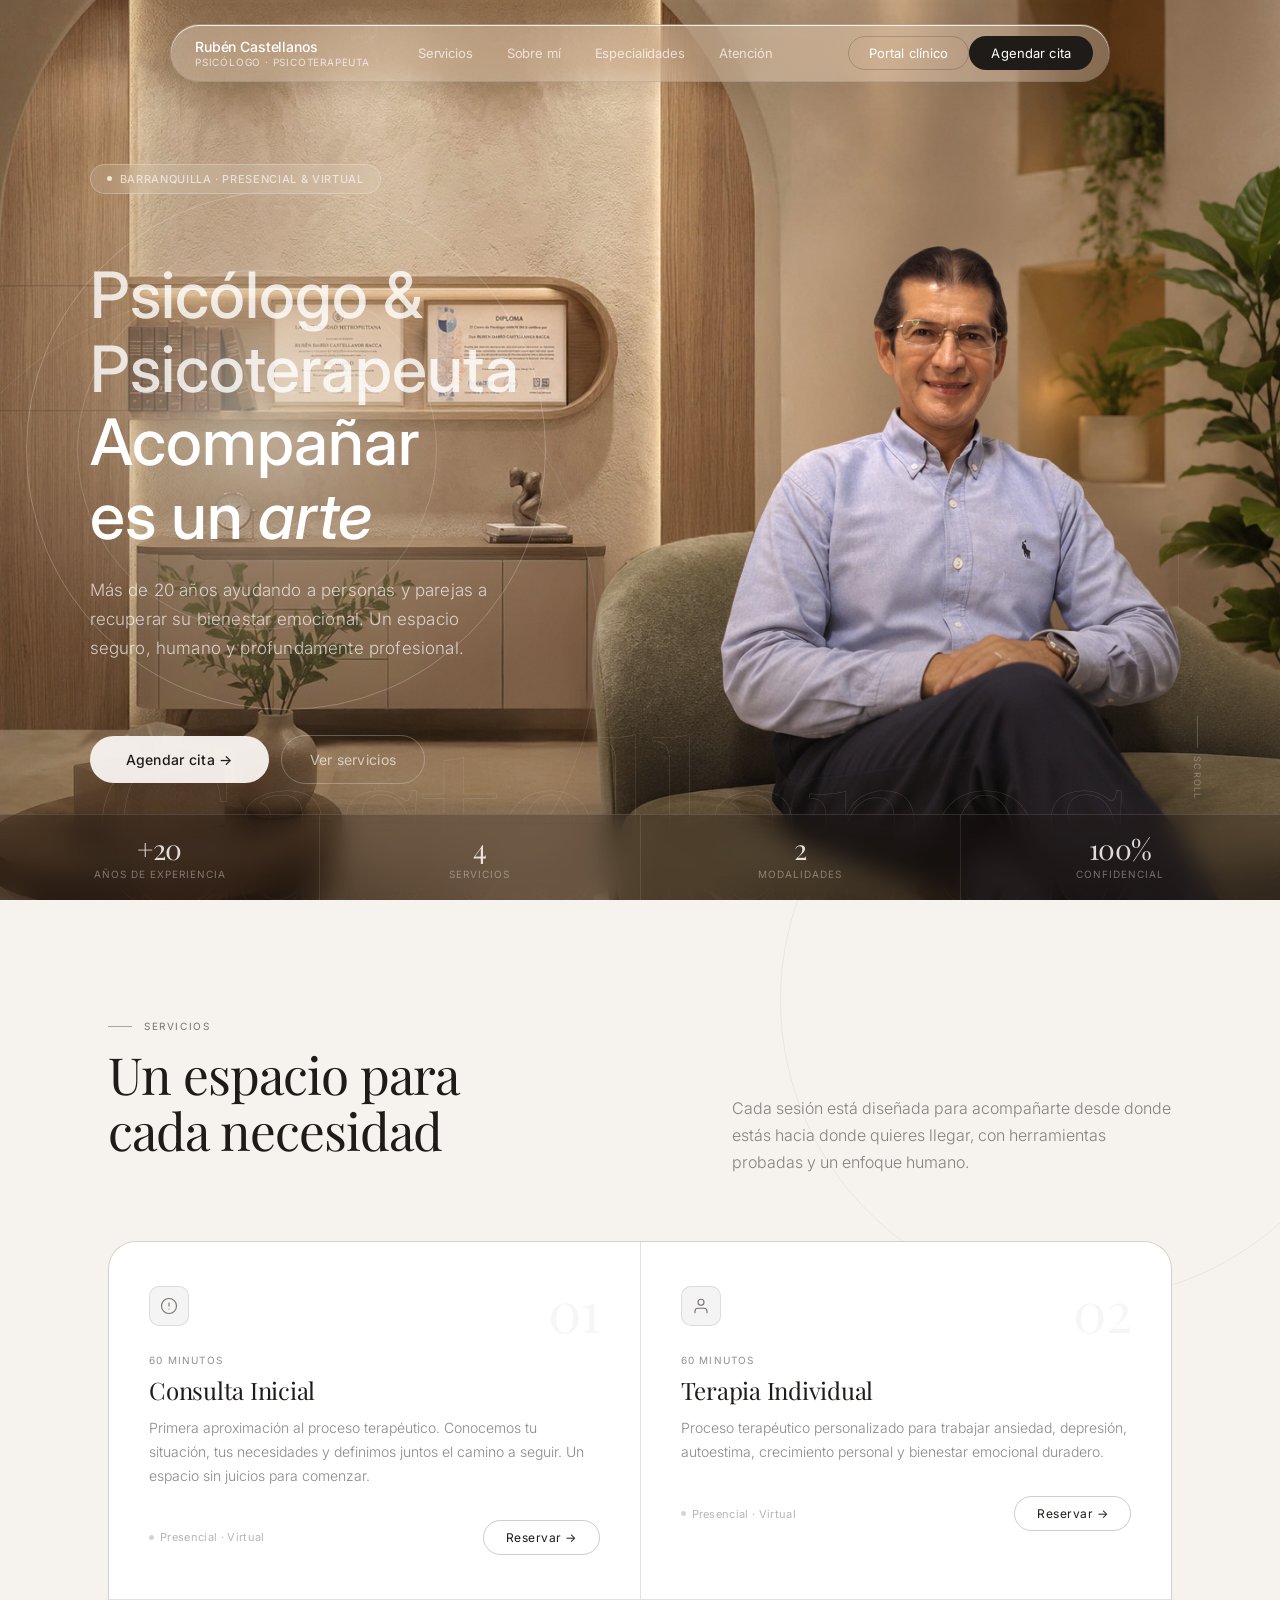
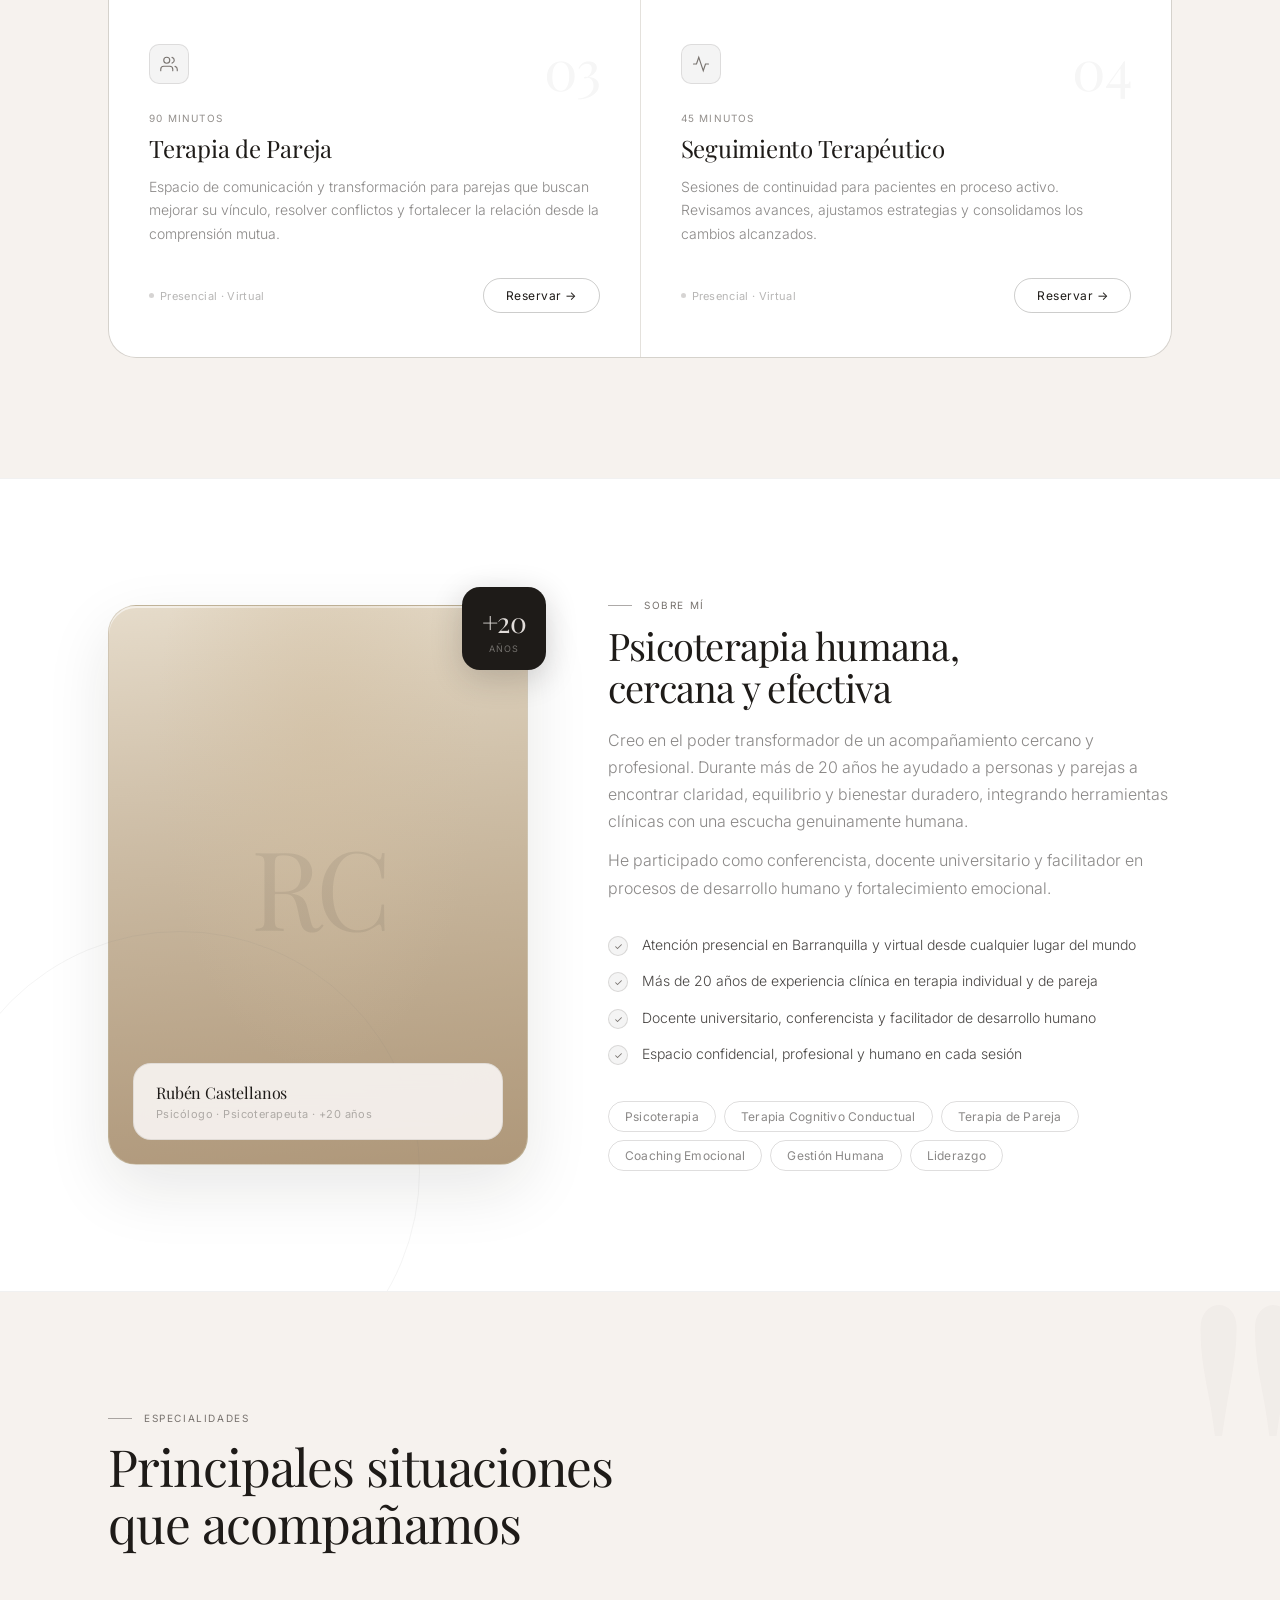
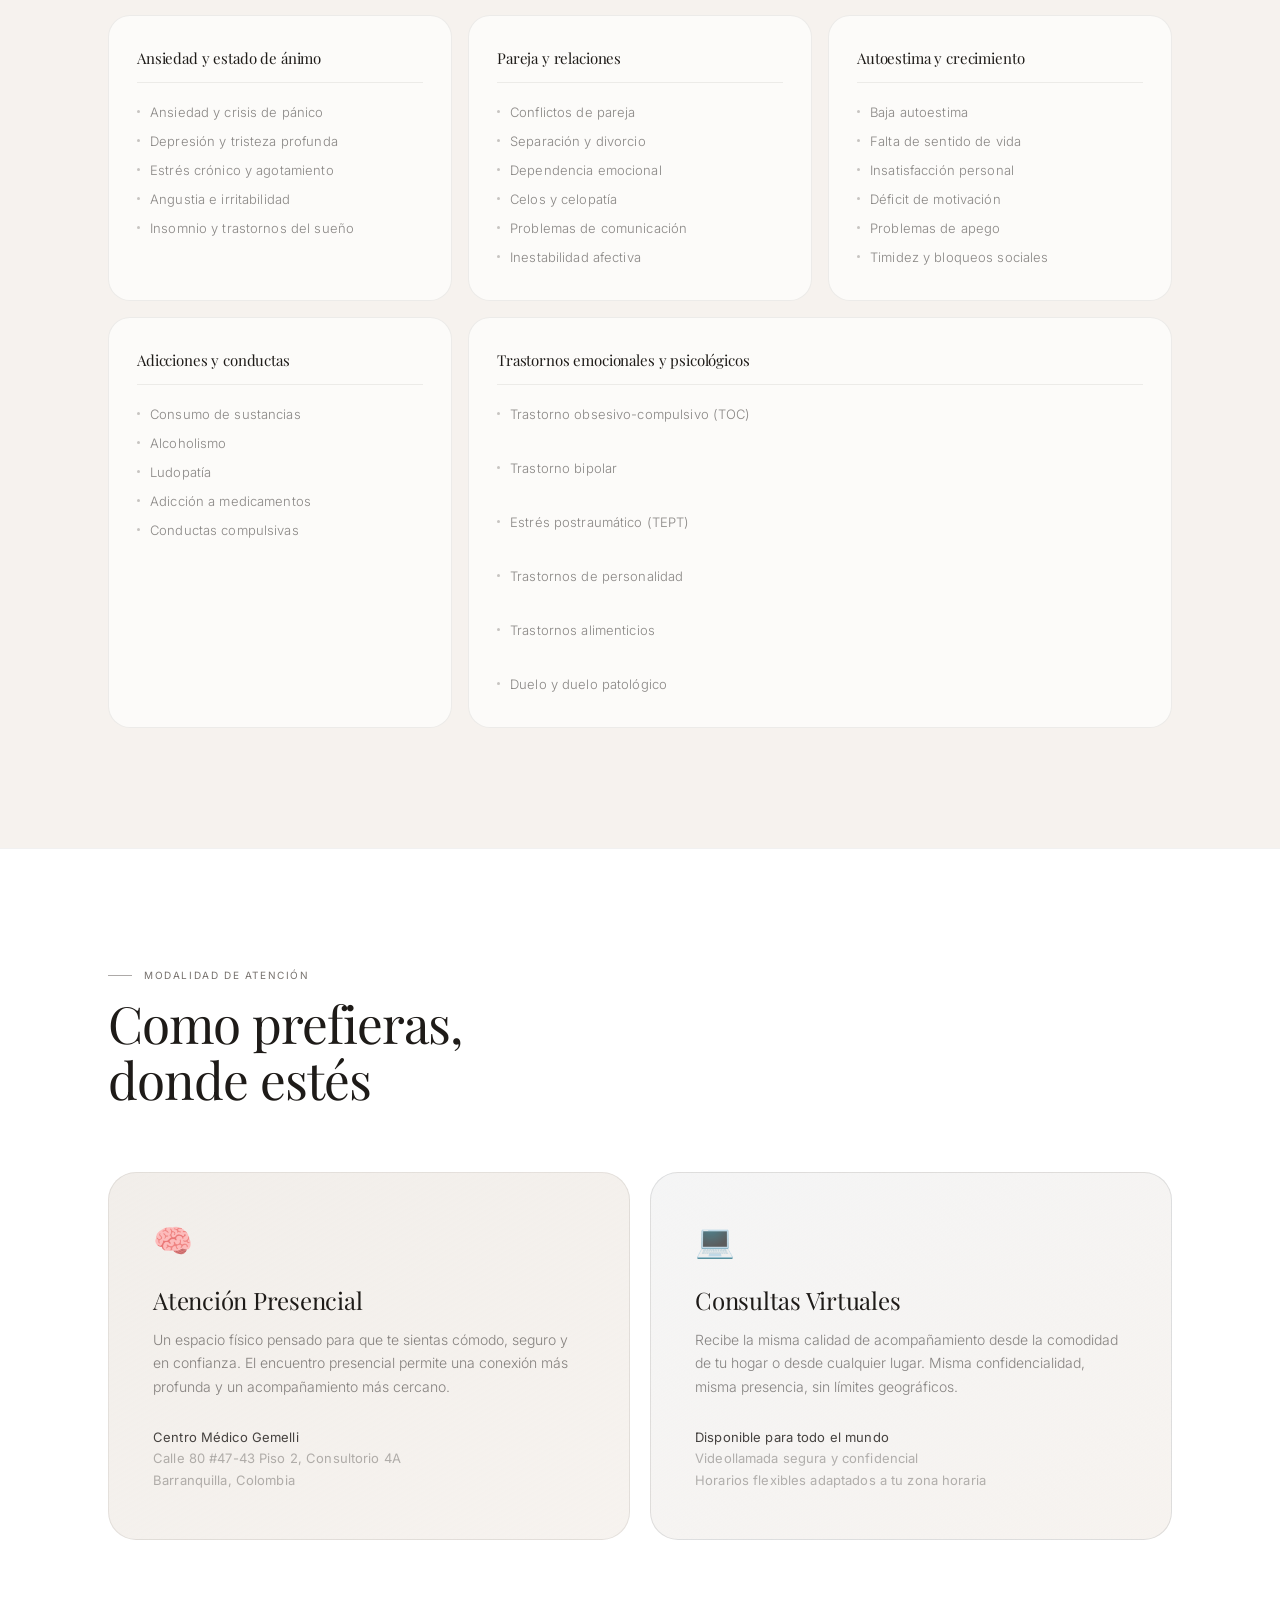
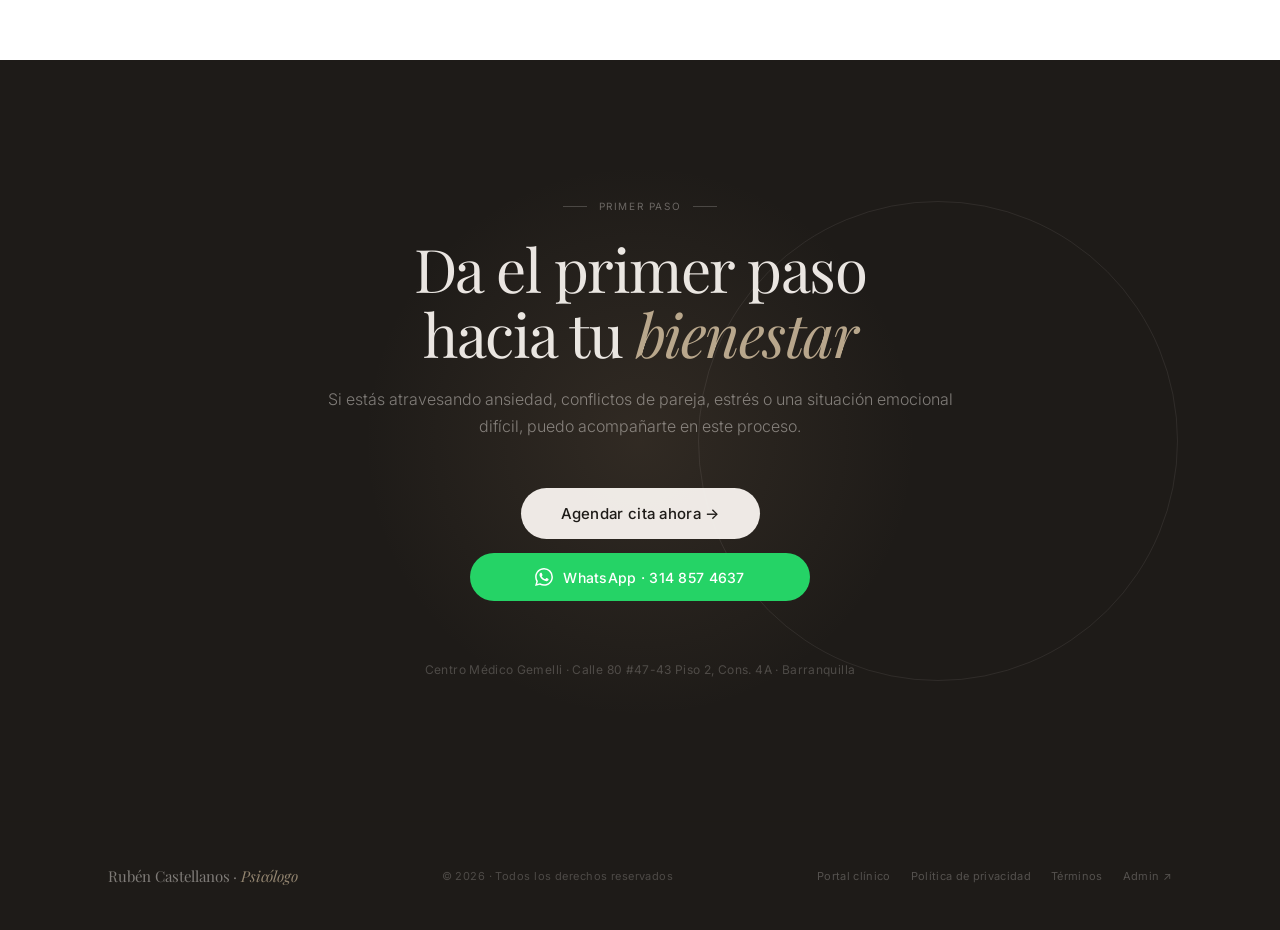
==== index.html @ f2203dc3 "Versión inicial del sitio web" ====
<!DOCTYPE html>
<html lang="es">
<head>
<meta charset="UTF-8">
<meta name="viewport" content="width=device-width, initial-scale=1.0">
<title>Rubén Castellanos · Psicólogo y Psicoterapeuta · Barranquilla</title>
<meta name="description" content="Psicólogo y psicoterapeuta con más de 20 años de experiencia en terapia individual y de pareja. Atención presencial en Barranquilla y virtual desde cualquier lugar.">

<!-- Google Fonts -->
<link rel="preconnect" href="https://fonts.googleapis.com">
<link rel="preconnect" href="https://fonts.gstatic.com" crossorigin>
<link href="https://fonts.googleapis.com/css2?family=Inter:wght@300;400;500&family=Playfair+Display:ital,wght@0,400;0,500;1,400;1,500&display=swap" rel="stylesheet">

<link rel="stylesheet" href="./src/styles.css">
</head>
<body>

<!-- ACCESSIBLE SKIP LINK -->
<a class="sr-only" href="#main-content">Ir al contenido principal</a>

<!-- ============================================================
     NAVIGATION
     ============================================================ -->
<nav id="navbar" role="navigation" aria-label="Navegación principal">
  <div class="navbar-inner">
   <div class="nav-logo">
    <span class="name" style="color: #FFFFFF !important;">Rubén Castellanos</span>
    <span class="role" style="color: rgba(255, 255, 255, 0.7) !important;">Psicólogo · Psicoterapeuta</span>
</div>
    <div class="nav-links">
      <a href="#services">Servicios</a>
      <a href="#about">Sobre mí</a>
      <a href="#problems">Especialidades</a>
      <a href="#modality">Atención</a>
    </div>



<a
 href="https://agenda.rubencastellanos.co"
  class="nav-cta-outline text-center flex items-center justify-center"
  aria-label="Abrir portal clínico"
>
  Portal clínico
</a>
<button class="nav-cta" onclick="openBooking()" aria-label="Abrir agenda de citas">
  Agendar cita
</button>

<button class="nav-hamburger" id="hamburger" aria-label="Menú" aria-expanded="false">
  <span></span>
  <span></span>
  <span></span>
</button>
</div>
</nav>

<!-- ============================================================
     HERO SECTION
     ============================================================ -->
<main id="main-content">
<section id="hero" aria-label="Bienvenida">
  <!-- Atmospheric layers -->
  <div class="hero-bg" aria-hidden="true"></div>
  <div class="hero-light-pool" aria-hidden="true"></div>
  <div class="hero-grain" aria-hidden="true"></div>
  <div class="hero-vignette" aria-hidden="true"></div>

  <!-- Decorative geometric circles — Nirva signature -->
  <div class="hero-circle-1" aria-hidden="true"></div>
  <div class="hero-circle-2" aria-hidden="true"></div>
  <div class="hero-circle-3" aria-hidden="true"></div>

  <!-- Editorial oversized word bleeding off screen -->
  <div class="hero-word-bottom" aria-hidden="true">Castellanos</div>

  <!-- LEFT CONTENT COLUMN -->
  <div class="hero-left">
  <div class="hero-badge" role="status">
    <span class="hero-badge-dot pulse" aria-hidden="true"></span>
    Barranquilla · Presencial &amp; Virtual
  </div>

  <h1 style="color: #FFFFFF !important;">
    <span class="sans-word" style="color: rgba(255, 255, 255, 0.8) !important;">Psicólogo &amp; Psicoterapeuta</span>
    Acompañar<br>
    es un <em style="color: #FFFFFF !important; font-style: italic;">arte</em>
  </h1>

  <p class="hero-sub" style="color: rgba(255, 255, 255, 0.7) !important;">
    Más de 20 años ayudando a personas y parejas a recuperar su bienestar emocional. Un espacio seguro, humano y profundamente profesional.
  </p>

  <div class="hero-actions">
    <button class="btn-primary" onclick="openBooking()">
      Agendar cita →
    </button>
    <a href="#services" class="btn-outline">
      Ver servicios
    </a>
  </div>
</div>

  <!-- STATS BAR -->
 <div class="hero-stats-bar" aria-label="Estadísticas">
  <div class="hero-stat-item">
    <div class="hero-stat-num">+20</div>
    <div class="hero-stat-lbl">Años de experiencia</div>
  </div>
  <div class="hero-stat-item">
    <div class="hero-stat-num">4</div>
    <div class="hero-stat-lbl">Servicios</div>
  </div>
  <div class="hero-stat-item">
    <div class="hero-stat-num">2</div>
    <div class="hero-stat-lbl">Modalidades</div>
  </div>
  <div class="hero-stat-item">
    <div class="hero-stat-num">100%</div>
    <div class="hero-stat-lbl">Confidencial</div>
  </div>
</div>

  <!-- Scroll indicator -->
  <div class="scroll-indicator" aria-hidden="true">
    <div class="line"></div>
    <span>Scroll</span>
  </div>
</section>

<!-- ============================================================
     SERVICES SECTION
     ============================================================ -->
<section id="services" aria-labelledby="services-heading">
  <div class="container">
    <div class="services-header">
      <div>
        <p class="section-eyebrow">Servicios</p>
        <h2 class="section-title" id="services-heading">
          Un espacio para<br>cada necesidad
        </h2>
      </div>
      <p class="section-sub">
        Cada sesión está diseñada para acompañarte desde donde estás hacia donde quieres llegar, con herramientas probadas y un enfoque humano.
      </p>
    </div>

    <div class="services-grid">

      <!-- CONSULTA INICIAL -->
      <article class="service-card" data-number="01" tabindex="0" aria-label="Consulta Inicial, 60 minutos">
        <div class="service-card-icon" aria-hidden="true">
          <svg viewBox="0 0 24 24" fill="none" stroke="currentColor" stroke-width="1.5" stroke-linecap="round">
            <circle cx="12" cy="12" r="10"/><path d="M12 8v4M12 16h.01"/>
          </svg>
        </div>
        <div class="service-duration">60 minutos</div>
        <h3 class="service-name">Consulta Inicial</h3>
        <p class="service-desc">
          Primera aproximación al proceso terapéutico. Conocemos tu situación, tus necesidades y definimos juntos el camino a seguir. Un espacio sin juicios para comenzar.
        </p>
        <div class="service-footer">
          <span class="service-modality">Presencial · Virtual</span>
          <button class="btn-book" onclick="openBookingWithService('Consulta Inicial','60 min')">
            Reservar →
          </button>
        </div>
      </article>

      <!-- TERAPIA INDIVIDUAL -->
      <article class="service-card" data-number="02" tabindex="0" aria-label="Terapia Individual, 60 minutos">
        <div class="service-card-icon" aria-hidden="true">
          <svg viewBox="0 0 24 24" fill="none" stroke="currentColor" stroke-width="1.5" stroke-linecap="round">
            <path d="M20 21v-2a4 4 0 0 0-4-4H8a4 4 0 0 0-4 4v2"/><circle cx="12" cy="7" r="4"/>
          </svg>
        </div>
        <div class="service-duration">60 minutos</div>
        <h3 class="service-name">Terapia Individual</h3>
        <p class="service-desc">
          Proceso terapéutico personalizado para trabajar ansiedad, depresión, autoestima, crecimiento personal y bienestar emocional duradero.
        </p>
        <div class="service-footer">
          <span class="service-modality">Presencial · Virtual</span>
          <button class="btn-book" onclick="openBookingWithService('Terapia Individual','60 min')">
            Reservar →
          </button>
        </div>
      </article>

      <!-- TERAPIA DE PAREJA -->
      <article class="service-card" data-number="03" tabindex="0" aria-label="Terapia de Pareja, 90 minutos">
        <div class="service-card-icon" aria-hidden="true">
          <svg viewBox="0 0 24 24" fill="none" stroke="currentColor" stroke-width="1.5" stroke-linecap="round">
            <path d="M17 21v-2a4 4 0 0 0-4-4H5a4 4 0 0 0-4 4v2"/><circle cx="9" cy="7" r="4"/>
            <path d="M23 21v-2a4 4 0 0 0-3-3.87"/><path d="M16 3.13a4 4 0 0 1 0 7.75"/>
          </svg>
        </div>
        <div class="service-duration">90 minutos</div>
        <h3 class="service-name">Terapia de Pareja</h3>
        <p class="service-desc">
          Espacio de comunicación y transformación para parejas que buscan mejorar su vínculo, resolver conflictos y fortalecer la relación desde la comprensión mutua.
        </p>
        <div class="service-footer">
          <span class="service-modality">Presencial · Virtual</span>
          <button class="btn-book" onclick="openBookingWithService('Terapia de Pareja','90 min')">
            Reservar →
          </button>
        </div>
      </article>

      <!-- SEGUIMIENTO -->
      <article class="service-card" data-number="04" tabindex="0" aria-label="Seguimiento Terapéutico, 45 minutos">
        <div class="service-card-icon" aria-hidden="true">
          <svg viewBox="0 0 24 24" fill="none" stroke="currentColor" stroke-width="1.5" stroke-linecap="round">
            <polyline points="22 12 18 12 15 21 9 3 6 12 2 12"/>
          </svg>
        </div>
        <div class="service-duration">45 minutos</div>
        <h3 class="service-name">Seguimiento Terapéutico</h3>
        <p class="service-desc">
          Sesiones de continuidad para pacientes en proceso activo. Revisamos avances, ajustamos estrategias y consolidamos los cambios alcanzados.
        </p>
        <div class="service-footer">
          <span class="service-modality">Presencial · Virtual</span>
          <button class="btn-book" onclick="openBookingWithService('Seguimiento Terapéutico','45 min')">
            Reservar →
          </button>
        </div>
      </article>

    </div>
  </div>
</section>

<!-- ============================================================
     ABOUT SECTION
     ============================================================ -->
<section id="about" aria-labelledby="about-heading">
  <div class="container">
    <div class="about-grid">

      <div class="about-photo-wrap">
        <div class="about-photo-card">
          <div class="about-photo-bg">
            <div class="about-initials" aria-hidden="true">RC</div>
          </div>
          <div class="about-photo-badge">
            <div class="badge-name">Rubén Castellanos</div>
            <div class="badge-role">Psicólogo · Psicoterapeuta · +20 años</div>
          </div>
        </div>
        <div class="about-floating-tag" aria-hidden="true">
          <div class="num">+20</div>
          <div class="lbl">Años</div>
        </div>
      </div>

      <div>
        <p class="section-eyebrow">Sobre mí</p>
        <h2 class="section-title" id="about-heading" style="font-size: clamp(24px, 3vw, 38px);">
          Psicoterapia humana,<br>cercana y efectiva
        </h2>
        <p class="section-sub" style="max-width: 100%; margin-top: 16px;">
          Creo en el poder transformador de un acompañamiento cercano y profesional. Durante más de 20 años he ayudado a personas y parejas a encontrar claridad, equilibrio y bienestar duradero, integrando herramientas clínicas con una escucha genuinamente humana.
        </p>
        <p class="section-sub" style="max-width: 100%; margin-top: 12px;">
          He participado como conferencista, docente universitario y facilitador en procesos de desarrollo humano y fortalecimiento emocional.
        </p>

        <div class="about-credentials" role="list">
          <div class="credential-item" role="listitem">
            <div class="credential-check" aria-hidden="true">✓</div>
            <span class="credential-text">Atención presencial en Barranquilla y virtual desde cualquier lugar del mundo</span>
          </div>
          <div class="credential-item" role="listitem">
            <div class="credential-check" aria-hidden="true">✓</div>
            <span class="credential-text">Más de 20 años de experiencia clínica en terapia individual y de pareja</span>
          </div>
          <div class="credential-item" role="listitem">
            <div class="credential-check" aria-hidden="true">✓</div>
            <span class="credential-text">Docente universitario, conferencista y facilitador de desarrollo humano</span>
          </div>
          <div class="credential-item" role="listitem">
            <div class="credential-check" aria-hidden="true">✓</div>
            <span class="credential-text">Espacio confidencial, profesional y humano en cada sesión</span>
          </div>
        </div>

        <div class="tags-list" role="list" aria-label="Especialidades">
          <span class="tag-pill" role="listitem">Psicoterapia</span>
          <span class="tag-pill" role="listitem">Terapia Cognitivo Conductual</span>
          <span class="tag-pill" role="listitem">Terapia de Pareja</span>
          <span class="tag-pill" role="listitem">Coaching Emocional</span>
          <span class="tag-pill" role="listitem">Gestión Humana</span>
          <span class="tag-pill" role="listitem">Liderazgo</span>
        </div>
      </div>
    </div>
  </div>
</section>

<!-- ============================================================
     PROBLEMS / SPECIALTIES SECTION
     ============================================================ -->
<section id="problems" aria-labelledby="problems-heading">
  <div class="container">
    <p class="section-eyebrow">Especialidades</p>
    <h2 class="section-title" id="problems-heading">
      Principales situaciones<br>que acompañamos
    </h2>

    <div class="problems-grid">

      <div class="problem-category">
        <div class="problem-cat-title">Ansiedad y estado de ánimo</div>
        <ul class="problem-list">
          <li>Ansiedad y crisis de pánico</li>
          <li>Depresión y tristeza profunda</li>
          <li>Estrés crónico y agotamiento</li>
          <li>Angustia e irritabilidad</li>
          <li>Insomnio y trastornos del sueño</li>
        </ul>
      </div>

      <div class="problem-category">
        <div class="problem-cat-title">Pareja y relaciones</div>
        <ul class="problem-list">
          <li>Conflictos de pareja</li>
          <li>Separación y divorcio</li>
          <li>Dependencia emocional</li>
          <li>Celos y celopatía</li>
          <li>Problemas de comunicación</li>
          <li>Inestabilidad afectiva</li>
        </ul>
      </div>

      <div class="problem-category">
        <div class="problem-cat-title">Autoestima y crecimiento</div>
        <ul class="problem-list">
          <li>Baja autoestima</li>
          <li>Falta de sentido de vida</li>
          <li>Insatisfacción personal</li>
          <li>Déficit de motivación</li>
          <li>Problemas de apego</li>
          <li>Timidez y bloqueos sociales</li>
        </ul>
      </div>

      <div class="problem-category">
        <div class="problem-cat-title">Adicciones y conductas</div>
        <ul class="problem-list">
          <li>Consumo de sustancias</li>
          <li>Alcoholismo</li>
          <li>Ludopatía</li>
          <li>Adicción a medicamentos</li>
          <li>Conductas compulsivas</li>
        </ul>
      </div>

      <div class="problem-category" style="grid-column: span 2;">
        <div class="problem-cat-title">Trastornos emocionales y psicológicos</div>
        <ul class="problem-list" style="columns: 2; gap: 32px;">
          <li>Trastorno obsesivo-compulsivo (TOC)</li>
          <li>Trastorno bipolar</li>
          <li>Estrés postraumático (TEPT)</li>
          <li>Trastornos de personalidad</li>
          <li>Trastornos alimenticios</li>
          <li>Duelo y duelo patológico</li>
        </ul>
      </div>

    </div>
  </div>
</section>

<!-- ============================================================
     MODALITY SECTION
     ============================================================ -->
<section id="modality" aria-labelledby="modality-heading">
  <div class="container">
    <p class="section-eyebrow">Modalidad de atención</p>
    <h2 class="section-title" id="modality-heading">
      Como prefieras,<br>donde estés
    </h2>

    <div class="modality-cards">

      <div class="modality-card presencial">
        <div class="modality-icon" aria-hidden="true">🧠</div>
        <h3 class="modality-title">Atención Presencial</h3>
        <p class="modality-desc">
          Un espacio físico pensado para que te sientas cómodo, seguro y en confianza. El encuentro presencial permite una conexión más profunda y un acompañamiento más cercano.
        </p>
        <p class="modality-detail">
          <strong>Centro Médico Gemelli</strong><br>
          Calle 80 #47-43 Piso 2, Consultorio 4A<br>
          Barranquilla, Colombia
        </p>
      </div>

      <div class="modality-card virtual">
        <div class="modality-icon" aria-hidden="true">💻</div>
        <h3 class="modality-title">Consultas Virtuales</h3>
        <p class="modality-desc">
          Recibe la misma calidad de acompañamiento desde la comodidad de tu hogar o desde cualquier lugar. Misma confidencialidad, misma presencia, sin límites geográficos.
        </p>
        <p class="modality-detail">
          <strong>Disponible para todo el mundo</strong><br>
          Videollamada segura y confidencial<br>
          Horarios flexibles adaptados a tu zona horaria
        </p>
      </div>

    </div>
  </div>
</section>

<!-- ============================================================
     CTA SECTION
     ============================================================ -->
<section id="cta-section" aria-labelledby="cta-heading">
  <div class="cta-content">
    <div class="cta-eyebrow">Primer paso</div>
    <h2 id="cta-heading">
      Da el primer paso<br>hacia tu <em>bienestar</em>
    </h2>
    <p>
      Si estás atravesando ansiedad, conflictos de pareja, estrés o una situación emocional difícil, puedo acompañarte en este proceso.
    </p>
    <div class="cta-actions">
      <button class="btn-primary" style="font-size: 15px; padding: 16px 40px;" onclick="openBooking()">
        Agendar cita ahora →
      </button>
      <a href="https://wa.me/573148574637?text=Hola%20Rub%C3%A9n%2C%20me%20gustar%C3%ADa%20agendar%20una%20cita." class="btn-wa" target="_blank" rel="noopener" style="max-width: 340px; text-decoration: none;">
        <svg width="18" height="18" viewBox="0 0 24 24" fill="currentColor" aria-hidden="true"><path d="M17.472 14.382c-.297-.149-1.758-.867-2.03-.967-.273-.099-.471-.148-.67.15-.197.297-.767.966-.94 1.164-.173.199-.347.223-.644.075-.297-.15-1.255-.463-2.39-1.475-.883-.788-1.48-1.761-1.653-2.059-.173-.297-.018-.458.13-.606.134-.133.298-.347.446-.52.149-.174.198-.298.298-.497.099-.198.05-.371-.025-.52-.075-.149-.669-1.612-.916-2.207-.242-.579-.487-.5-.669-.51-.173-.008-.371-.01-.57-.01-.198 0-.52.074-.792.372-.272.297-1.04 1.016-1.04 2.479 0 1.462 1.065 2.875 1.213 3.074.149.198 2.096 3.2 5.077 4.487.709.306 1.262.489 1.694.625.712.227 1.36.195 1.871.118.571-.085 1.758-.719 2.006-1.413.248-.694.248-1.289.173-1.413-.074-.124-.272-.198-.57-.347m-5.421 7.403h-.004a9.87 9.87 0 01-5.031-1.378l-.361-.214-3.741.982.998-3.648-.235-.374a9.86 9.86 0 01-1.51-5.26c.001-5.45 4.436-9.884 9.888-9.884 2.64 0 5.122 1.03 6.988 2.898a9.825 9.825 0 012.893 6.994c-.003 5.45-4.437 9.884-9.885 9.884m8.413-18.297A11.815 11.815 0 0012.05 0C5.495 0 .16 5.335.157 11.892c0 2.096.547 4.142 1.588 5.945L.057 24l6.305-1.654a11.882 11.882 0 005.683 1.448h.005c6.554 0 11.89-5.335 11.893-11.893a11.821 11.821 0 00-3.48-8.413z"/></svg>
        WhatsApp · 314 857 4637
      </a>
    </div>
    <div class="cta-address">
      Centro Médico Gemelli · Calle 80 #47-43 Piso 2, Cons. 4A · Barranquilla
    </div>
  </div>
</section>
</main>

<!-- ============================================================
     FOOTER
     ============================================================ -->
<footer role="contentinfo">
  <div class="container">
    <div class="footer-inner">
      <div class="footer-logo">Rubén Castellanos · <span>Psicólogo</span></div>
      <div class="footer-copy">© 2026 · Todos los derechos reservados</div>
      <div class="footer-links">
<a href="https://agenda.rubencastellanos.co">Portal clínico</a>
        <a href="#">Política de privacidad</a>
        <a href="#">Términos</a>
        <a href="#" onclick="openAdmin(); return false;">Admin ↗</a>
      </div>
    </div>
  </div>
</footer>



</body>
</html>
---- src/styles.css ----
@custom-variant dark (&:is(.dark *));

/*
 * Design system definition.
 *
 * The @theme inline block maps CSS custom properties to Tailwind utility
 * classes (e.g. --color-primary -> bg-primary, text-primary).
 *
 * The :root and .dark blocks define the actual color values using oklch.
 * All colors MUST use oklch format.
 *
 * To add a new semantic color:
 * 1. Add the variable to :root (light value) and .dark (dark value)
 * 2. Register it in @theme inline as --color-<name>: var(--<name>)
 */

@theme inline {
  --radius-sm: calc(var(--radius) - 4px);
  --radius-md: calc(var(--radius) - 2px);
  --radius-lg: var(--radius);
  --radius-xl: calc(var(--radius) + 4px);
  --radius-2xl: calc(var(--radius) + 8px);
  --radius-3xl: calc(var(--radius) + 12px);
  --radius-4xl: calc(var(--radius) + 16px);
  --color-background: var(--background);
  --color-foreground: var(--foreground);
  --color-card: var(--card);
  --color-card-foreground: var(--card-foreground);
  --color-popover: var(--popover);
  --color-popover-foreground: var(--popover-foreground);
  --color-primary: var(--primary);
  --color-primary-foreground: var(--primary-foreground);
  --color-secondary: var(--secondary);
  --color-secondary-foreground: var(--secondary-foreground);
  --color-muted: var(--muted);
  --color-muted-foreground: var(--muted-foreground);
  --color-accent: var(--accent);
  --color-accent-foreground: var(--accent-foreground);
  --color-destructive: var(--destructive);
  --color-destructive-foreground: var(--destructive-foreground);
  --color-border: var(--border);
  --color-input: var(--input);
  --color-ring: var(--ring);
  --color-ring-offset-background: var(--background);
  --color-peach: var(--peach);
  --color-peach-foreground: var(--peach-foreground);
  --color-sage: var(--sage);
  --color-sage-foreground: var(--sage-foreground);
  --color-cream: var(--cream);
  --color-cream-foreground: var(--cream-foreground);
  --color-blush: var(--blush);
  --color-blush-foreground: var(--blush-foreground);
  --color-success: var(--success);
  --color-success-foreground: var(--success-foreground);
  --color-warning: var(--warning);
  --color-warning-foreground: var(--warning-foreground);
  --font-display: "Fraunces", ui-serif, Georgia, serif;
  --font-sans: "DM Sans", ui-sans-serif, system-ui, sans-serif;
  --color-chart-1: var(--chart-1);
  --color-chart-2: var(--chart-2);
  --color-chart-3: var(--chart-3);
  --color-chart-4: var(--chart-4);
  --color-chart-5: var(--chart-5);
  --color-sidebar: var(--sidebar);
  --color-sidebar-foreground: var(--sidebar-foreground);
  --color-sidebar-primary: var(--sidebar-primary);
  --color-sidebar-primary-foreground: var(--sidebar-primary-foreground);
  --color-sidebar-accent: var(--sidebar-accent);
  --color-sidebar-accent-foreground: var(--sidebar-accent-foreground);
  --color-sidebar-border: var(--sidebar-border);
  --color-sidebar-ring: var(--sidebar-ring);
}

:root {
  --radius: 1.5rem;

  /* Brand palette — slate blue + warm cream (Rúben Castellanos logo) */
  --background: oklch(0.97 0.006 70);
  --foreground: oklch(0.33 0.02 250);
  --card: oklch(0.995 0.003 75);
  --card-foreground: oklch(0.33 0.02 250);
  --popover: oklch(0.995 0.003 75);
  --popover-foreground: oklch(0.33 0.02 250);

  /* Slate-blue primary action — the brand mark color */
  --primary: oklch(0.446 0.028 246.5);
  --primary-foreground: oklch(0.97 0.008 75);

  /* Soft slate-blue secondary */
  --secondary: oklch(0.92 0.014 245);
  --secondary-foreground: oklch(0.42 0.025 246);

  --muted: oklch(0.95 0.006 70);
  --muted-foreground: oklch(0.53 0.016 250);

  /* Warm sand accent */
  --accent: oklch(0.91 0.022 75);
  --accent-foreground: oklch(0.42 0.03 250);

  --destructive: oklch(0.6 0.18 25);
  --destructive-foreground: oklch(0.98 0.01 85);

  --border: oklch(0.9 0.008 250);
  --input: oklch(0.93 0.006 250);
  --ring: oklch(0.55 0.025 246);

  /* Harmonised accent tints */
  --peach: oklch(0.91 0.025 70);
  --peach-foreground: oklch(0.43 0.035 60);
  --sage: oklch(0.9 0.02 200);
  --sage-foreground: oklch(0.42 0.03 225);
  --cream: oklch(0.93 0.022 85);
  --cream-foreground: oklch(0.43 0.035 80);
  --blush: oklch(0.91 0.018 250);
  --blush-foreground: oklch(0.44 0.03 248);

  /* Status */
  --success: oklch(0.9 0.04 175);
  --success-foreground: oklch(0.42 0.06 185);
  --warning: oklch(0.93 0.05 90);
  --warning-foreground: oklch(0.48 0.07 80);

  /* Gradients (soft brand fades) */
  --gradient-peach: linear-gradient(150deg, oklch(0.92 0.025 75), oklch(0.95 0.02 90));
  --gradient-sage: linear-gradient(150deg, oklch(0.91 0.022 205), oklch(0.94 0.018 230));
  --gradient-blush: linear-gradient(150deg, oklch(0.91 0.02 250), oklch(0.94 0.016 245));
  --gradient-cream: linear-gradient(150deg, oklch(0.95 0.02 88), oklch(0.93 0.025 70));

  /* Soft elevation */
  --shadow-soft: 0 4px 24px -8px oklch(0.4 0.03 250 / 0.12);
  --shadow-card: 0 8px 30px -12px oklch(0.4 0.03 250 / 0.16);
  --shadow-float: 0 -6px 24px -12px oklch(0.4 0.03 250 / 0.14);

  --chart-1: oklch(0.55 0.06 246);
  --chart-2: oklch(0.68 0.05 200);
  --chart-3: oklch(0.72 0.06 85);
  --chart-4: oklch(0.62 0.06 250);
  --chart-5: oklch(0.6 0.02 250);
  --sidebar: oklch(0.97 0.006 70);
  --sidebar-foreground: oklch(0.33 0.02 250);
  --sidebar-primary: oklch(0.446 0.028 246.5);
  --sidebar-primary-foreground: oklch(0.97 0.008 75);
  --sidebar-accent: oklch(0.92 0.014 245);
  --sidebar-accent-foreground: oklch(0.42 0.025 246);
  --sidebar-border: oklch(0.9 0.008 250);
  --sidebar-ring: oklch(0.55 0.025 246);
}

.dark {
  --background: oklch(0.129 0.042 264.695);
  --foreground: oklch(0.984 0.003 247.858);
  --card: oklch(0.208 0.042 265.755);
  --card-foreground: oklch(0.984 0.003 247.858);
  --popover: oklch(0.208 0.042 265.755);
  --popover-foreground: oklch(0.984 0.003 247.858);
  --primary: oklch(0.929 0.013 255.508);
  --primary-foreground: oklch(0.208 0.042 265.755);
  --secondary: oklch(0.279 0.041 260.031);
  --secondary-foreground: oklch(0.984 0.003 247.858);
  --muted: oklch(0.279 0.041 260.031);
  --muted-foreground: oklch(0.704 0.04 256.788);
  --accent: oklch(0.279 0.041 260.031);
  --accent-foreground: oklch(0.984 0.003 247.858);
  --destructive: oklch(0.704 0.191 22.216);
  --destructive-foreground: oklch(0.984 0.003 247.858);
  --border: oklch(1 0 0 / 10%);
  --input: oklch(1 0 0 / 15%);
  --ring: oklch(0.551 0.027 264.364);
  --chart-1: oklch(0.488 0.243 264.376);
  --chart-2: oklch(0.696 0.17 162.48);
  --chart-3: oklch(0.769 0.188 70.08);
  --chart-4: oklch(0.627 0.265 303.9);
  --chart-5: oklch(0.645 0.246 16.439);
  --sidebar: oklch(0.208 0.042 265.755);
  --sidebar-foreground: oklch(0.984 0.003 247.858);
  --sidebar-primary: oklch(0.488 0.243 264.376);
  --sidebar-primary-foreground: oklch(0.984 0.003 247.858);
  --sidebar-accent: oklch(0.279 0.041 260.031);
  --sidebar-accent-foreground: oklch(0.984 0.003 247.858);
  --sidebar-border: oklch(1 0 0 / 10%);
  --sidebar-ring: oklch(0.551 0.027 264.364);
}

@layer base {
  * {
    border-color: var(--color-border);
  }

  body {
    background-color: var(--color-background);
    color: var(--color-foreground);
    font-family: var(--font-sans);
    -webkit-font-smoothing: antialiased;
  }

  h1, h2, h3 {
    font-family: var(--font-display);
  }
}

.hero-bg {
  /* Al estar en la misma carpeta, solo necesitamos entrar a assets */
  background-image: url('./assets/ruben-banner-home-1.jpg') !important;
  background-size: cover !important;
  background-position: center !important;
  background-repeat: no-repeat !important;
  /* Estas propiedades son necesarias para que el DIV se vea */
  width: 100% !important;
  height: 100vh !important; /* Prueba con 100vh o 80vh */
  position: absolute !important;
  top: 0 !important;
  left: 0 !important;
  z-index: -1 !important;
}

@layer components {
  .bg-gradient-peach { background-image: var(--gradient-peach); }
  .bg-gradient-sage { background-image: var(--gradient-sage); }
  .bg-gradient-blush { background-image: var(--gradient-blush); }
  .bg-gradient-cream { background-image: var(--gradient-cream); }
  .shadow-soft { box-shadow: var(--shadow-soft); }
  .shadow-card { box-shadow: var(--shadow-card); }
  .shadow-float { box-shadow: var(--shadow-float); }

  /* Hero content */
  #hero, .hero { overflow: visible !important; }

  .hero-left {
    position: relative;
    z-index: 4;
    padding: 0 0 92px 7vw;
    max-width: 700px;
    transform: translateY(-24px);
    display: flex;
    flex-direction: column;
    gap: 24px;
  }

  .hero-left h1 {
    color: #FFFFFF !important;
    font-family: var(--font-display);
    font-size: 3rem;
    line-height: 1.15;
    font-weight: 500;
    margin: 0;
  }

  .hero-left h1 em {
    color: #FFFFFF !important;
  }

  .hero-left h1 .sans-word {
    color: rgba(255, 255, 255, 0.8) !important;
  }

  .hero-left .hero-sub {
    color: rgba(255, 255, 255, 0.7) !important;
  }

  .hero-badge {
    display: inline-flex;
    align-items: center;
    gap: 8px;
    align-self: flex-start;
    background: rgba(255, 255, 255, 0.1);
    backdrop-filter: blur(8px);
    -webkit-backdrop-filter: blur(8px);
    border: 1px solid rgba(255, 255, 255, 0.2);
    padding: 6px 16px;
    border-radius: 100px;
    font-family: var(--font-sans);
    font-size: 0.85rem;
    color: #FFFFFF;
    font-weight: 500;
  }

  .hero-badge-dot {
    width: 8px;
    height: 8px;
    background-color: #10B981;
    border-radius: 50%;
    display: inline-block;
  }

  .hero-badge-dot.pulse {
    animation: badgePulse 2s infinite;
  }

  .hero-stat-item {
    text-align: center;
  }

  .hero-stat-num {
    font-family: var(--font-serif);
    font-weight: 500;
    font-size: 2rem;
    color: var(--ink);
    display: block;
  }

  .hero-stats-bar {
    position: absolute;
    inset: auto 0 0 0;
    z-index: 5;
    display: flex;
    align-items: stretch;
    justify-content: space-around;
    border-top: 0.5px solid rgba(246, 242, 238, 0.12);
    background: rgba(30, 24, 18, 0.24);
    backdrop-filter: blur(12px);
    -webkit-backdrop-filter: blur(12px);
    pointer-events: none;
  }
}

@keyframes badgePulse {
  0% { transform: scale(0.95); box-shadow: 0 0 0 0 rgba(16, 185, 129, 0.7); }
  70% { transform: scale(1); box-shadow: 0 0 0 6px rgba(16, 185, 129, 0); }
  100% { transform: scale(0.95); box-shadow: 0 0 0 0 rgba(16, 185, 129, 0); }
}

@media (min-width: 768px) {
  .hero-left h1 {
    font-size: 4rem;
  }
}

/* =============================================
   RESET & BASE
   ============================================= */
*, *::before, *::after { margin: 0; padding: 0; box-sizing: border-box; }
html { scroll-behavior: smooth; font-size: 16px; }
body {
  font-family: 'Inter', 'Helvetica Neue', sans-serif;
  background: #F6F2EE;
  color: #1E1B18;
  overflow-x: hidden;
  -webkit-font-smoothing: antialiased;
}
img { display: block; max-width: 100%; }
button, input, textarea, select {
  font-family: inherit;
  font-size: inherit;
}
a { text-decoration: none; color: inherit; }

/* CSS moved from index.html */

/* =============================================
   RESET & BASE
   ============================================= */
*, *::before, *::after { margin: 0; padding: 0; box-sizing: border-box; }
html { scroll-behavior: smooth; font-size: 16px; }
body {
  font-family: 'Inter', 'Helvetica Neue', sans-serif;
  background: #F6F2EE;
  color: #1E1B18;
  overflow-x: hidden;
  -webkit-font-smoothing: antialiased;
}
img { display: block; max-width: 100%; }
button, input, textarea, select {
  font-family: inherit;
  font-size: inherit;
}
a { text-decoration: none; color: inherit; }

/* =============================================
   DESIGN TOKENS
   ============================================= */
:root {
  /* Core brand */
  --ivory:       #F6F2EE;
  --ivory-2:     #EDE8E2;
  --ivory-3:     #E4DDD5;
  --espresso:    #77726E;
  --deep-blue:   #323841;
  --deep-blue-2: #252C35;
  --terracotta:  #9E7B6A;
  --mink:        #6B5E56;
  --ink:         #1E1B18;

  /* Semantic aliases */
  --accent:      #77726E;   /* café suave */
  --accent-dark: #5E5652;
  --accent-deep: #323841;   /* azul desaturado */
  --deep:        #F6F2EE;   /* page bg (inverted from dark) */
  --deep2:       #EDE8E2;
  --deep3:       #E4DDD5;
  --warm:        #9E7B6A;
  --white:       #FFFFFF;

  /* Text layers */
  --dim-1:       rgba(30,27,24,0.82);
  --dim-2:       rgba(30,27,24,0.52);
  --dim-3:       rgba(30,27,24,0.32);
  --dim-4:       rgba(30,27,24,0.09);
  --dim-5:       rgba(30,27,24,0.05);
  --dim-6:       rgba(30,27,24,0.03);

  /* Borders */
  --border:      rgba(30,27,24,0.12);
  --border-sm:   rgba(30,27,24,0.08);
  --border-acc:  rgba(119,114,110,0.30);

  /* Radii & transition */
  --radius-sm:   10px;
  --radius-md:   16px;
  --radius-lg:   24px;
  --radius-xl:   32px;
  --radius-pill: 100px;
  --transition:  0.2s ease;

  /* Typography */
  --font-sans:   'Inter', 'Helvetica Neue', sans-serif;
  --font-serif:  'Playfair Display', Georgia, serif;
}

/* =============================================
   UTILITY CLASSES
   ============================================= */
.container { max-width: 1120px; margin: 0 auto; padding: 0 28px; }
.sr-only { position: absolute; width: 1px; height: 1px; overflow: hidden; clip: rect(0,0,0,0); }

/* =============================================
   NAVIGATION — refined
   ============================================= */
#navbar {
  position: fixed;
  top: 24px;
  left: 50%;
  transform: translateX(-50%);
  z-index: 1000;
  width: calc(100% - 48px);
  max-width: 940px;
  transition: all 0.3s ease;
}
#navbar .navbar-inner {
  background-color: rgba(246, 242, 238, 0.3) !important;
  backdrop-filter: blur(28px) saturate(1.4);
  -webkit-backdrop-filter: blur(28px) saturate(1.4);
  border: 0.5px solid rgba(30,27,24,0.09);
  border-radius: var(--radius-pill);
  padding: 11px 16px 11px 24px;
  display: flex;
  align-items: center;
  gap: 0;
  box-shadow: 0 1px 0 rgba(255,255,255,0.8) inset, 0 4px 32px rgba(30,27,24,0.07);
}
.nav-logo {
  display: flex;
  flex-direction: column;
  margin-right: 32px;
}
.nav-logo .name { 
  font-size: 14px; 
  font-weight: 500; 
  letter-spacing: -0.01em; 
  color: var(--ink); 
}
/* CORREGIDO: Eliminados los caracteres ); sobrantes al final */
.nav-logo .role { 
  font-size: 10px; 
  color: rgba(255, 255, 255, 0.7) !important; 
  letter-spacing: 0.08em; 
  text-transform: uppercase; 
  margin-top: 1px; 
}
.nav-links { display: flex; gap: 2px; flex: 1; }
.nav-links a {
  font-size: 13px;
  color: rgba(255, 255, 255, 0.7) !important;  
  padding: 7px 16px;
  border-radius: var(--radius-pill);
  transition: var(--transition);
  letter-spacing: -0.01em;
}
.nav-links a:hover { color: var(--ink); background: rgba(255, 255, 255, 0.06); }
.nav-cta {
  background: var(--ink);
  color: #FFFFFF !important;
  border: none;
  border-radius: var(--radius-pill);
  padding: 9px 22px;
  font-size: 13px;
  font-weight: 400;
  letter-spacing: 0.01em;
  cursor: pointer;
  transition: var(--transition);
  margin-left: auto;
  white-space: nowrap;
}
.nav-cta:hover { background: var(--espresso); transform: translateY(-1px); }
.nav-cta-outline {
  background: transparent;
  color: #FFFFFF !important;
  border: 0.5px solid rgba(30,27,24,0.20);
  border-radius: var(--radius-pill);
  padding: 8px 20px;
  font-size: 13px;
  font-weight: 400;
  letter-spacing: 0.01em;
  cursor: pointer;
  transition: var(--transition);
  white-space: nowrap;
  margin-left: 8px;
}
.nav-cta-outline:hover { background: rgba(30,27,24,0.06); border-color: rgba(30,27,24,0.35); }

/* HAMBURGER */
.nav-hamburger {
  display: none;
  flex-direction: column;
  gap: 5px;
  cursor: pointer;
  margin-left: auto;
  padding: 6px;
  background: none;
  border: none;
}
.nav-hamburger span {
  display: block;
  width: 22px;
  height: 1px;
  background: var(--dim-2);
  border-radius: 2px;
  transition: var(--transition);
}

/* =============================================
   HERO — editorial, atmospheric, Nirva-inspired
   ============================================= */
#hero {
  min-height: 100vh;
  display: flex;
  flex-direction: column;
  justify-content: flex-end;
  position: relative;
  overflow: hidden;
  padding: 0;

  /* Colocamos la imagen directamente en el contenedor principal */
  background-image: url('./assets/ruben-banner-home-1.jpg');
  background-size: cover;
  background-position: center;
  background-repeat: no-repeat;
}

/* Capa protectora para que el texto blanco se lea bien sobre la foto */
.hero-bg {
  position: absolute;
  inset: 0;
  background: linear-gradient(to bottom, rgba(30, 24, 18, 0.2) 0%, rgba(30, 24, 18, 0.6) 100%);
}

/* Luminous atmosphere pool — like light through water */
.hero-light-pool {
  position: absolute;
  width: 560px;
  height: 560px;
  border-radius: 50%;
  background: radial-gradient(circle, rgba(246,238,218,0.70) 0%, rgba(210,185,155,0.30) 40%, transparent 110%);
  top: 15%;
  left: -2%;
  pointer-events: none;
  filter: blur(40px);
}

/* Geometric thin circles — signature Nirva element */
.hero-circle-1 {
  position: absolute;
  width: 520px;
  height: 520px;
  border-radius: 50%;
  border: 0.5px solid rgba(246,242,238,0.25);
  top: 50%;
  left: 2%; /* Cambiado de right: 25 para moverlo a la derecha desde el borde izquierdo */
  transform: translateY(-50%);
  pointer-events: none;
}

.hero-circle-2 {
  position: absolute;
  width: 360px;
  height: 360px;
  border-radius: 50%;
  border: 0.5px solid rgba(246,242,238,0.18);
  top: 50%;
  left: 6%; /* Aumentado del 2% original para centrarlo más */
  transform: translateY(-50%);
  pointer-events: none;
}
.hero-circle-3 {
  position: absolute;
  width: 700px;
  height: 700px;
  border-radius: 50%;
  border: 0.5px solid rgba(246,242,238,0.10);
  bottom: -10%;
  left: -8%;
  pointer-events: none;
}

/* Subtle vignette */
.hero-vignette {
  position: absolute;
  inset: 0;
  background:
    linear-gradient(to right, rgba(30,24,18,0.12) 0%, transparent 40%),
    linear-gradient(to top, rgba(30,24,18,0.28) 0%, transparent 50%);
  pointer-events: none;
}

/* Grain texture overlay */
.hero-grain {
  position: absolute;
  inset: 0;
  opacity: 0.025;
  background-image: url("data:image/svg+xml,%3Csvg viewBox='0 0 256 256' xmlns='http://www.w3.org/2000/svg'%3E%3Cfilter id='noise'%3E%3CfeTurbulence type='fractalNoise' baseFrequency='0.9' numOctaves='4' stitchTiles='stitch'/%3E%3C/filter%3E%3Crect width='100%25' height='100%25' filter='url(%23noise)'/%3E%3C/svg%3E");
  background-size: 200px 200px;
  pointer-events: none;
}

/* Horizontal guide lines — editorial page structure */
.hero-h-lines {
  position: absolute;
  inset: 0;
  pointer-events: none;
}
.hero-h-lines::before {
  content: '';
  position: absolute;
  left: 0; right: 0;
  top: 50%;
  height: 0.5px;
  background: rgba(246,242,238,0.10);
}

/* Left column — all editorial content */
.hero-left {
  position: relative;
  z-index: 4;
  padding: 0 0 92px 7vw;
  max-width: 700px;
  transform: translateY(-24px);
  display: flex;
  flex-direction: column;
  gap: 24px;
}

/* Status badge */
.hero-badge {
  display: inline-flex;
  align-items: center;
  gap: 8px;
  background: rgba(246,242,238,0.12);
  border: 0.5px solid rgba(246,242,238,0.30);
  border-radius: var(--radius-pill);
  padding: 7px 16px;
  font-size: 11px;
  color: rgba(246,242,238,0.75);
  margin-bottom: 40px;
  letter-spacing: 0.06em;
  text-transform: uppercase;
  backdrop-filter: blur(8px);
}
.hero-badge-dot {
  width: 5px;
  height: 5px;
  background: rgba(246,238,210,0.90);
  border-radius: 50%;
  flex-shrink: 0;
}
.hero-badge-dot.pulse {
  animation: pulse 3s ease-in-out infinite;
}
@keyframes pulse {
  0%, 100% { opacity: 1; transform: scale(1); }
  50% { opacity: 0.4; transform: scale(1.4); }
}

/* Editorial headline — serif + sans mix like Nirva */
.hero h1 {
  font-family: var(--font-serif);
  font-size: clamp(52px, 7.5vw, 96px);
  font-weight: 400;
  line-height: 1.00;
  letter-spacing: -0.02em;
  color: rgba(246,242,238,0.96);
  margin-bottom: 24px;
}
.hero h1 em {
  font-style: italic;
  color: rgba(246,232,200,0.92);
}
.hero h1 .sans-word {
  font-family: var(--font-sans);
  font-weight: 300;
  font-style: normal;
  font-size: 0.72em;
  letter-spacing: -0.03em;
  display: block;
  color: rgba(246,242,238,0.70);
}

/* Subheadline */
.hero-sub {
  font-size: clamp(14px, 1.6vw, 17px);
  font-weight: 300;
  line-height: 1.70;
  color: rgba(246,242,238,0.60);
  margin-bottom: 48px;
  max-width: 420px;
  letter-spacing: 0.01em;
}

/* CTA row */
.hero-actions {
  display: flex;
  gap: 12px;
  align-items: center;
  flex-wrap: wrap;
}
.btn-primary {
  background: rgba(246,242,238,0.96);
  color: var(--ink);
  border: none;
  border-radius: var(--radius-pill);
  padding: 15px 36px;
  font-size: 14px;
  font-weight: 500;
  letter-spacing: 0.02em;
  cursor: pointer;
  transition: var(--transition);
}
.btn-primary:hover { background: #FFFFFF; transform: translateY(-2px); box-shadow: 0 8px 32px rgba(30,27,24,0.15); }
.btn-outline {
  background: transparent;
  color: rgba(246,242,238,0.70);
  border: 0.5px solid rgba(246,242,238,0.28);
  border-radius: var(--radius-pill);
  padding: 15px 28px;
  font-size: 14px;
  letter-spacing: 0.02em;
  cursor: pointer;
  transition: var(--transition);
}
.btn-outline:hover { border-color: rgba(246,242,238,0.65); color: rgba(246,242,238,0.95); background: rgba(246,242,238,0.07); }

/* Oversized editorial word bottom — like "nirva" bleeding off in the reference */
.hero-word-bottom {
  position: absolute;
  bottom: -0.12em;
  left: 7vw;
  font-family: var(--font-serif);
  font-size: clamp(100px, 18vw, 220px);
  font-weight: 400;
  line-height: 1;
  color: transparent;
  -webkit-text-stroke: 0.5px rgba(246,242,238,0.18);
  letter-spacing: -0.04em;
  user-select: none;
  pointer-events: none;
  white-space: nowrap;
  z-index: 3;
}

/* Stats bar at very bottom */
.hero-stats-bar {
  position: absolute;
  inset: auto 0 0 0;
  z-index: 5;
  display: flex;
  align-items: stretch;
  justify-content: space-around;
  border-top: 0.5px solid rgba(246,242,238,0.12);
  background: rgba(30,24,18,0.24);
  backdrop-filter: blur(12px);
  -webkit-backdrop-filter: blur(12px);
  pointer-events: none;
}
.hero-stat-item {
  flex: 1;
  padding: 20px 0;
  text-align: center;
  border-right: 0.5px solid rgba(246,242,238,0.10);
}
.hero-stat-item:last-child { border-right: none; }
.hero-stat-num {
  font-family: var(--font-serif);
  font-size: 28px;
  font-weight: 400;
  color: rgba(246,242,238,0.90);
  letter-spacing: -0.02em;
  line-height: 1;
}
.hero-stat-lbl {
  font-size: 10px;
  color: rgba(246,242,238,0.40);
  letter-spacing: 0.10em;
  text-transform: uppercase;
  margin-top: 5px;
}

/* Old hero-stats (for compat) */
.hero-stats { display: none; }
.hero-stat-div { display: none; }

/* Scroll indicator */
.scroll-indicator {
  position: absolute;
  bottom: 100px;
  right: 6vw;
  display: flex;
  flex-direction: column;
  align-items: center;
  gap: 8px;
  z-index: 5;
  animation: bobDown 2.5s ease-in-out infinite;
}
@keyframes bobDown {
  0%, 100% { transform: translateY(0); }
  50% { transform: translateY(7px); }
}
.scroll-indicator span { font-size: 9px; color: rgba(246,242,238,0.35); letter-spacing: 0.14em; text-transform: uppercase; writing-mode: vertical-rl; }
.scroll-indicator .line { width: 1px; height: 32px; background: rgba(246,242,238,0.20); }

/* =============================================
   SECTION SHARED STYLES — elevated
   ============================================= */
.section-eyebrow {
  font-size: 10px;
  letter-spacing: 0.16em;
  text-transform: uppercase;
  color: var(--espresso);
  margin-bottom: 14px;
  display: flex;
  align-items: center;
  gap: 12px;
}
.section-eyebrow::before {
  content: '';
  width: 24px;
  height: 0.5px;
  background: var(--espresso);
  opacity: 0.6;
  flex-shrink: 0;
}
.section-title {
  font-family: var(--font-serif);
  font-size: clamp(32px, 4vw, 52px);
  font-weight: 400;
  letter-spacing: -0.02em;
  line-height: 1.10;
  color: var(--ink);
  margin-bottom: 18px;
}
.section-sub {
  font-size: 16px;
  font-weight: 300;
  line-height: 1.70;
  color: var(--dim-2);
  max-width: 440px;
}

/* =============================================
   SERVICES — editorial grid
   ============================================= */
#services {
  padding: 120px 0;
  background: #F6F2EE;
  position: relative;
  overflow: hidden;
}
#services::before {
  content: '';
  position: absolute;
  width: 600px; height: 600px;
  border-radius: 50%;
  border: 0.5px solid rgba(119,114,110,0.10);
  top: -200px; right: -100px;
  pointer-events: none;
}
.services-header {
  display: flex;
  justify-content: space-between;
  align-items: flex-end;
  margin-bottom: 64px;
  gap: 32px;
  flex-wrap: wrap;
}
.services-grid {
  display: grid;
  grid-template-columns: repeat(2, 1fr);
  gap: 1px;
  background: rgba(30,27,24,0.08);
  border: 0.5px solid rgba(30,27,24,0.08);
  border-radius: 28px;
  overflow: hidden;
}
.service-card {
  background: #FFFFFF;
  border: none;
  border-radius: 0;
  padding: 44px 40px;
  cursor: pointer;
  transition: all 0.35s ease;
  position: relative;
  overflow: hidden;
  box-shadow: none;
}
.service-card::before {
  content: '';
  position: absolute;
  inset: 0;
  background: linear-gradient(135deg, rgba(158,123,106,0.06) 0%, transparent 60%);
  opacity: 0;
  transition: opacity 0.35s;
}
.service-card::after {
  content: attr(data-number);
  position: absolute;
  top: 40px;
  right: 40px;
  font-family: var(--font-serif);
  font-size: 56px;
  font-weight: 400;
  color: rgba(30,27,24,0.04);
  line-height: 1;
  transition: all 0.35s ease;
  letter-spacing: -0.03em;
}
.service-card:hover { background: #FAF7F4; transform: none; box-shadow: none; }
.service-card:hover::before { opacity: 1; }
.service-card:hover::after { color: rgba(158,123,106,0.09); transform: scale(1.05); }
.service-card-icon {
  width: 40px;
  height: 40px;
  border-radius: 10px;
  background: rgba(119,114,110,0.08);
  border: 0.5px solid rgba(119,114,110,0.18);
  display: flex;
  align-items: center;
  justify-content: center;
  margin-bottom: 28px;
}
.service-card-icon svg { width: 18px; height: 18px; color: var(--espresso); }
.service-duration {
  font-size: 10px;
  letter-spacing: 0.12em;
  text-transform: uppercase;
  color: var(--espresso);
  margin-bottom: 10px;
  opacity: 0.8;
}
.service-name {
  font-family: var(--font-serif);
  font-size: 24px;
  font-weight: 400;
  letter-spacing: -0.01em;
  color: var(--ink);
  margin-bottom: 12px;
  line-height: 1.2;
}
.service-desc {
  font-size: 14px;
  font-weight: 300;
  line-height: 1.70;
  color: var(--dim-2);
  margin-bottom: 32px;
}
.service-footer {
  display: flex;
  align-items: center;
  justify-content: space-between;
}
.service-modality {
  font-size: 11px;
  color: var(--dim-3);
  display: flex;
  align-items: center;
  gap: 6px;
  letter-spacing: 0.03em;
}
.service-modality::before { content: ''; width: 5px; height: 5px; border-radius: 50%; background: rgba(119,114,110,0.30); flex-shrink: 0; }
.btn-book {
  background: transparent;
  color: var(--ink);
  border: 0.5px solid rgba(30,27,24,0.22);
  border-radius: var(--radius-pill);
  padding: 9px 22px;
  font-size: 12px;
  font-weight: 400;
  letter-spacing: 0.04em;
  cursor: pointer;
  transition: var(--transition);
}
.btn-book:hover { background: var(--ink); color: #F6F2EE; border-color: var(--ink); }

/* =============================================
   ABOUT SECTION
   ============================================= */
#about {
  padding: 120px 0;
  background: #FFFFFF;
  border-top: 0.5px solid rgba(30,27,24,0.06);
  border-bottom: 0.5px solid rgba(30,27,24,0.06);
  position: relative;
  overflow: hidden;
}
#about::after {
  content: '';
  position: absolute;
  width: 480px; height: 480px;
  border-radius: 50%;
  border: 0.5px solid rgba(119,114,110,0.08);
  bottom: -120px; left: -60px;
  pointer-events: none;
}
.about-grid {
  display: grid;
  grid-template-columns: 420px 1fr;
  gap: 80px;
  align-items: center;
}
.about-photo-wrap {
  position: relative;
}
.about-photo-card {
  aspect-ratio: 3/4;
  background: linear-gradient(160deg, #E8DFD0 0%, #C8B89A 100%);
  border: 0.5px solid rgba(30,27,24,0.08);
  border-radius: 28px;
  overflow: hidden;
  position: relative;
  display: flex;
  align-items: flex-end;
  box-shadow: 0 2px 0 rgba(255,255,255,0.8) inset, 0 24px 64px rgba(30,27,24,0.10);
}
.about-photo-bg {
  position: absolute;
  inset: 0;
  background:
    radial-gradient(ellipse at 50% 25%, rgba(210,190,160,0.50) 0%, transparent 55%),
    linear-gradient(180deg, rgba(220,205,180,0.20) 0%, rgba(158,130,100,0.60) 100%);
  display: flex;
  align-items: center;
  justify-content: center;
}
.about-initials {
  font-family: var(--font-serif);
  font-size: 110px;
  font-weight: 400;
  letter-spacing: -6px;
  color: rgba(30,27,24,0.08);
  user-select: none;
}
.about-photo-badge {
  position: absolute;
  bottom: 24px;
  left: 24px;
  right: 24px;
  background: rgba(246,242,238,0.94);
  backdrop-filter: blur(20px);
  border: 0.5px solid rgba(30,27,24,0.08);
  border-radius: 18px;
  padding: 18px 22px;
  z-index: 2;
}
.badge-name { font-family: var(--font-serif); font-size: 16px; font-weight: 400; color: var(--ink); letter-spacing: -0.01em; }
.badge-role { font-size: 11px; color: var(--dim-3); margin-top: 4px; letter-spacing: 0.04em; }
.about-floating-tag {
  position: absolute;
  top: -18px;
  right: -18px;
  background: var(--ink);
  border-radius: 18px;
  padding: 16px 20px;
  text-align: center;
  box-shadow: 0 8px 32px rgba(30,27,24,0.20);
}
.about-floating-tag .num { font-family: var(--font-serif); font-size: 28px; font-weight: 400; letter-spacing: -0.02em; color: rgba(246,242,238,0.90); }
.about-floating-tag .lbl { font-size: 9px; color: rgba(246,242,238,0.40); letter-spacing: 0.10em; text-transform: uppercase; margin-top: 3px; }
.about-credentials { margin: 32px 0 36px; display: flex; flex-direction: column; gap: 14px; }
.credential-item { display: flex; align-items: flex-start; gap: 14px; }
.credential-check {
  width: 20px;
  height: 20px;
  flex-shrink: 0;
  border-radius: 50%;
  background: rgba(119,114,110,0.08);
  border: 0.5px solid rgba(119,114,110,0.22);
  display: flex;
  align-items: center;
  justify-content: center;
  margin-top: 2px;
  color: var(--espresso);
  font-size: 10px;
}
.credential-text { font-size: 14px; font-weight: 300; color: var(--dim-1); line-height: 1.60; }
.tags-list { display: flex; flex-wrap: wrap; gap: 8px; }
.tag-pill {
  background: transparent;
  border: 0.5px solid rgba(30,27,24,0.14);
  border-radius: var(--radius-pill);
  padding: 7px 16px;
  font-size: 12px;
  color: var(--dim-2);
  letter-spacing: 0.02em;
  transition: var(--transition);
}
.tag-pill:hover { background: rgba(30,27,24,0.04); color: var(--ink); }

/* =============================================
   PROBLEMS SECTION
   ============================================= */
#problems {
  padding: 120px 0;
  background: #F6F2EE;
  position: relative;
  overflow: hidden;
}
#problems::before {
  content: '"';
  position: absolute;
  font-family: var(--font-serif);
  font-size: 500px;
  color: rgba(119,114,110,0.04);
  top: -80px; right: -40px;
  line-height: 1;
  pointer-events: none;
  user-select: none;
}
.problems-grid {
  display: grid;
  grid-template-columns: repeat(3, 1fr);
  gap: 16px;
  margin-top: 64px;
}
.problem-category {
  background: rgba(255,255,255,0.65);
  border: 0.5px solid rgba(30,27,24,0.07);
  border-radius: 22px;
  padding: 32px 28px;
  transition: all 0.25s ease;
}
.problem-category:hover { background: rgba(255,255,255,0.95); border-color: rgba(30,27,24,0.12); transform: translateY(-2px); }
.problem-cat-title {
  font-family: var(--font-serif);
  font-size: 15px;
  font-weight: 400;
  color: var(--ink);
  margin-bottom: 18px;
  padding-bottom: 14px;
  border-bottom: 0.5px solid rgba(30,27,24,0.07);
  letter-spacing: -0.01em;
}
.problem-list { list-style: none; display: flex; flex-direction: column; gap: 7px; }
.problem-list li {
  font-size: 13px;
  font-weight: 300;
  color: var(--dim-2);
  padding: 3px 0;
  display: flex;
  align-items: center;
  gap: 10px;
  letter-spacing: 0.01em;
}
.problem-list li::before { content: ''; width: 3px; height: 3px; border-radius: 50%; background: rgba(119,114,110,0.40); flex-shrink: 0; }

/* =============================================
   MODALITY SECTION
   ============================================= */
#modality {
  padding: 120px 0;
  background: #FFFFFF;
  border-top: 0.5px solid rgba(30,27,24,0.06);
  position: relative;
}
.modality-cards {
  display: grid;
  grid-template-columns: 1fr 1fr;
  gap: 20px;
  margin-top: 64px;
}
.modality-card {
  border: 0.5px solid rgba(30,27,24,0.08);
  border-radius: 28px;
  padding: 48px 44px;
  position: relative;
  overflow: hidden;
  transition: all 0.25s ease;
}
.modality-card.presencial {
  background: linear-gradient(150deg, rgba(228,221,213,0.50) 0%, rgba(246,242,238,0.95) 100%);
  border-color: rgba(119,114,110,0.14);
}
.modality-card.virtual {
  background: linear-gradient(150deg, rgba(50,56,65,0.05) 0%, rgba(246,242,238,0.95) 100%);
  border-color: rgba(50,56,65,0.12);
}
.modality-card:hover { transform: translateY(-3px); box-shadow: 0 12px 40px rgba(30,27,24,0.08); }
.modality-icon { font-size: 32px; margin-bottom: 24px; opacity: 0.85; }
.modality-title { font-family: var(--font-serif); font-size: 24px; font-weight: 400; letter-spacing: -0.01em; color: var(--ink); margin-bottom: 12px; }
.modality-desc { font-size: 14px; font-weight: 300; color: var(--dim-2); line-height: 1.70; margin-bottom: 28px; }
.modality-detail { font-size: 13px; color: var(--dim-3); line-height: 1.65; letter-spacing: 0.01em; }
.modality-detail strong { color: var(--dim-1); font-weight: 400; }

/* =============================================
   BOOKING MODAL / OVERLAY
   ============================================= */
#booking-overlay {
  position: fixed;
  inset: 0;
  z-index: 2000;
  display: none;
  background: rgba(237,232,226,0.88);
  backdrop-filter: blur(20px);
  overflow-y: auto;
  padding: 32px 20px;
}
#booking-overlay.open { display: flex; align-items: flex-start; justify-content: center; }
.booking-modal {
  background: #FFFFFF;
  border: 0.5px solid rgba(30,27,24,0.10);
  border-radius: 28px;
  width: 100%;
  max-width: 700px;
  padding: 40px;
  position: relative;
  margin: auto;
  box-shadow: 0 8px 48px rgba(30,27,24,0.12);
}
.modal-close {
  position: absolute;
  top: 20px;
  right: 20px;
  width: 36px;
  height: 36px;
  border-radius: 50%;
  background: rgba(30,27,24,0.05);
  border: 0.5px solid rgba(30,27,24,0.10);
  color: var(--dim-2);
  font-size: 18px;
  cursor: pointer;
  display: flex;
  align-items: center;
  justify-content: center;
  transition: var(--transition);
}
.modal-close:hover { background: rgba(30,27,24,0.09); color: var(--ink); }

/* STEP INDICATOR */
.step-indicator {
  display: flex;
  align-items: center;
  justify-content: center;
  gap: 0;
  margin-bottom: 40px;
}
.step-item-wrap {
  display: flex;
  flex-direction: column;
  align-items: center;
  gap: 6px;
}
.step-circle {
  width: 36px;
  height: 36px;
  border-radius: 50%;
  display: flex;
  align-items: center;
  justify-content: center;
  font-size: 13px;
  font-weight: 500;
  transition: all 0.3s;
}
.step-circle.done { background: var(--espresso); color: #F6F2EE; }
.step-circle.active { background: var(--deep-blue); color: #F6F2EE; box-shadow: 0 0 0 5px rgba(50,56,65,0.10); }
.step-circle.pending { background: transparent; border: 0.5px solid rgba(30,27,24,0.18); color: var(--dim-3); }
.step-label { font-size: 10px; color: var(--dim-3); letter-spacing: 0.05em; text-align: center; }
.step-connector {
  width: 60px;
  height: 1px;
  background: rgba(30,27,24,0.10);
  margin: 0 4px;
  margin-bottom: 20px;
  transition: background 0.3s;
}
.step-connector.done { background: var(--espresso); }

/* BOOKING SCREENS */
.booking-screen { display: none; }
.booking-screen.active { display: block; animation: fadeUp 0.3s ease; }
@keyframes fadeUp { from { opacity: 0; transform: translateY(10px); } to { opacity: 1; transform: translateY(0); } }
.booking-screen-header { margin-bottom: 32px; }
.booking-screen-header .eyebrow { font-size: 11px; letter-spacing: 0.1em; text-transform: uppercase; color: var(--espresso); margin-bottom: 8px; }
.booking-screen-header h2 { font-size: clamp(22px, 3vw, 30px); font-weight: 300; letter-spacing: -0.02em; line-height: 1.1; color: var(--ink); }
.booking-screen-header p { font-size: 14px; color: var(--dim-2); margin-top: 8px; font-weight: 300; }

/* MODALITY TOGGLE */
.modality-toggle { display: grid; grid-template-columns: 1fr 1fr; gap: 10px; margin-bottom: 24px; }
.modal-mod-opt {
  border: 0.5px solid rgba(30,27,24,0.14);
  border-radius: var(--radius-md);
  padding: 14px;
  text-align: center;
  cursor: pointer;
  font-size: 13px;
  color: var(--dim-2);
  background: rgba(30,27,24,0.02);
  transition: var(--transition);
}
.modal-mod-opt:hover { border-color: rgba(50,56,65,0.35); color: var(--ink); background: rgba(50,56,65,0.04); }
.modal-mod-opt.selected { border-color: var(--deep-blue); background: rgba(50,56,65,0.07); color: var(--ink); }

/* SERVICE OPTIONS */
.booking-services { display: grid; grid-template-columns: 1fr 1fr; gap: 10px; }
.booking-service-opt {
  background: rgba(246,242,238,0.8);
  border: 0.5px solid rgba(30,27,24,0.10);
  border-radius: var(--radius-md);
  padding: 20px;
  cursor: pointer;
  transition: all 0.2s;
}
.booking-service-opt:hover { border-color: rgba(50,56,65,0.30); background: rgba(50,56,65,0.04); }
.booking-service-opt.selected { border-color: var(--deep-blue); background: rgba(50,56,65,0.06); }
.booking-service-opt .dur { font-size: 10px; letter-spacing: 0.1em; text-transform: uppercase; color: var(--espresso); margin-bottom: 5px; }
.booking-service-opt .nm { font-size: 15px; font-weight: 400; color: var(--ink); margin-bottom: 5px; }
.booking-service-opt .dsc { font-size: 12px; color: var(--dim-2); line-height: 1.5; }
.booking-service-opt .sel-dot {
  width: 16px; height: 16px; border-radius: 50%;
  border: 0.5px solid rgba(30,27,24,0.18);
  margin-top: 14px; transition: all 0.2s;
}
.booking-service-opt.selected .sel-dot { background: var(--deep-blue); border-color: var(--deep-blue); }

/* CALENDAR + SLOTS */
.calendar-slots-layout { display: grid; grid-template-columns: 1fr 220px; gap: 16px; }
.cal-wrap {
  background: rgba(246,242,238,0.6);
  border: 0.5px solid rgba(30,27,24,0.09);
  border-radius: var(--radius-md);
  padding: 24px;
}
.cal-header { display: flex; justify-content: space-between; align-items: center; margin-bottom: 20px; }
.cal-nav-btn {
  background: rgba(30,27,24,0.05);
  border: 0.5px solid rgba(30,27,24,0.12);
  border-radius: var(--radius-sm);
  color: var(--dim-2);
  width: 32px; height: 32px;
  cursor: pointer; font-size: 16px;
  display: flex; align-items: center; justify-content: center;
  transition: var(--transition);
}
.cal-nav-btn:hover { background: rgba(30,27,24,0.09); color: var(--ink); }
.cal-month-label { font-size: 15px; font-weight: 400; color: var(--ink); }
.cal-grid { display: grid; grid-template-columns: repeat(7, 1fr); gap: 3px; }
.cal-day-hdr { font-size: 10px; color: var(--dim-3); text-align: center; padding: 4px 0; letter-spacing: 0.04em; }
.cal-day {
  aspect-ratio: 1;
  display: flex; align-items: center; justify-content: center;
  font-size: 13px; color: rgba(30,27,24,0.18); border-radius: 9px;
}
.cal-day.avail { color: var(--dim-1); cursor: pointer; transition: all 0.15s; }
.cal-day.avail:hover { background: rgba(50,56,65,0.10); color: var(--ink); }
.cal-day.today { border: 0.5px solid rgba(30,27,24,0.20); color: var(--dim-1); }
.cal-day.selected { background: var(--deep-blue) !important; color: #F6F2EE !important; font-weight: 500; }
.slots-panel {
  background: rgba(246,242,238,0.6);
  border: 0.5px solid rgba(30,27,24,0.09);
  border-radius: var(--radius-md);
  padding: 20px;
}
.slots-title { font-size: 11px; letter-spacing: 0.08em; text-transform: uppercase; color: var(--dim-3); margin-bottom: 14px; }
.slots-list { display: flex; flex-direction: column; gap: 7px; }
.time-slot-btn {
  border: 0.5px solid rgba(30,27,24,0.12);
  border-radius: var(--radius-sm);
  padding: 10px 14px;
  font-size: 13px; color: var(--dim-2);
  cursor: pointer; transition: all 0.15s;
  display: flex; align-items: center; justify-content: space-between;
  background: rgba(255,255,255,0.5);
  text-align: left;
  width: 100%;
}
.time-slot-btn:hover { border-color: rgba(50,56,65,0.35); background: rgba(50,56,65,0.05); color: var(--ink); }
.time-slot-btn.selected { border-color: var(--deep-blue); background: rgba(50,56,65,0.08); color: var(--ink); }
.time-slot-btn .avail-lbl { font-size: 10px; color: var(--dim-3); }

/* FORM */
.form-row { display: grid; grid-template-columns: 1fr 1fr; gap: 12px; }
.form-group { margin-bottom: 14px; }
.form-label { display: block; font-size: 11px; letter-spacing: 0.06em; text-transform: uppercase; color: var(--dim-3); margin-bottom: 8px; }
.form-input, .form-textarea {
  width: 100%;
  background: rgba(246,242,238,0.6);
  border: 0.5px solid rgba(30,27,24,0.14);
  border-radius: var(--radius-sm);
  padding: 12px 16px;
  font-size: 14px; font-weight: 300;
  color: var(--ink);
  outline: none;
  transition: border-color var(--transition);
}
.form-input::placeholder, .form-textarea::placeholder { color: rgba(30,27,24,0.25); }
.form-input:focus, .form-textarea:focus { border-color: rgba(50,56,65,0.45); background: rgba(255,255,255,0.8); }
.form-textarea { resize: vertical; min-height: 80px; }

/* CONFIRMATION SCREEN */
.confirm-header { text-align: center; margin-bottom: 28px; }
.confirm-icon {
  width: 64px; height: 64px; border-radius: 50%;
  background: rgba(50,56,65,0.08);
  border: 0.5px solid rgba(50,56,65,0.22);
  display: flex; align-items: center; justify-content: center;
  font-size: 26px;
  margin: 0 auto 16px;
}
.confirm-title { font-size: 26px; font-weight: 300; letter-spacing: -0.02em; color: var(--ink); }
.confirm-subtitle { font-size: 14px; color: var(--dim-2); margin-top: 8px; line-height: 1.6; }
.confirm-card {
  background: rgba(50,56,65,0.04);
  border: 0.5px solid rgba(50,56,65,0.14);
  border-radius: var(--radius-lg);
  padding: 28px;
  margin-bottom: 20px;
}
.confirm-row {
  display: flex; justify-content: space-between; align-items: flex-start;
  padding: 11px 0;
  border-bottom: 0.5px solid rgba(30,27,24,0.06);
  gap: 12px;
}
.confirm-row:last-child { border: none; }
.confirm-lbl { font-size: 12px; color: var(--dim-3); letter-spacing: 0.04em; text-transform: uppercase; flex-shrink: 0; }
.confirm-val { font-size: 14px; color: var(--ink); font-weight: 400; text-align: right; }
.btn-wa {
  width: 100%; background: #25D366; color: #FFFFFF; border: none;
  border-radius: var(--radius-pill);
  padding: 15px; font-size: 14px; font-weight: 500;
  letter-spacing: 0.02em;
  cursor: pointer; transition: var(--transition); margin-bottom: 10px;
  display: flex; align-items: center; justify-content: center; gap: 10px;
}
.btn-wa:hover { background: #1da856; transform: translateY(-1px); box-shadow: 0 8px 28px rgba(37,211,102,0.25); }

/* BOOKING ACTION BTNS */
.booking-actions { margin-top: 28px; }
.btn-next-step {
  width: 100%; background: var(--deep-blue); color: #F6F2EE; border: none;
  border-radius: var(--radius-pill);
  padding: 15px; font-size: 15px; font-weight: 500;
  cursor: pointer; transition: var(--transition);
}
.btn-next-step:hover:not(:disabled) { background: var(--deep-blue-2); }
.btn-next-step:disabled { opacity: 0.3; cursor: not-allowed; }
.btn-prev-step {
  width: 100%; background: transparent; color: var(--dim-2);
  border: 0.5px solid rgba(30,27,24,0.14);
  border-radius: var(--radius-pill);
  padding: 11px; font-size: 13px;
  cursor: pointer; transition: var(--transition); margin-top: 10px;
}
.btn-prev-step:hover { border-color: rgba(30,27,24,0.28); color: var(--dim-1); }

/* =============================================
   CTA SECTION
   ============================================= */
#cta-section {
  padding: 140px 0;
  text-align: center;
  background: var(--ink);
  position: relative;
  overflow: hidden;
}
#cta-section::before {
  content: '';
  position: absolute;
  width: 600px; height: 600px; border-radius: 50%;
  background: radial-gradient(circle, rgba(158,130,100,0.15) 0%, transparent 65%);
  top: 50%; left: 50%; transform: translate(-50%,-50%);
  pointer-events: none;
}
#cta-section::after {
  content: '';
  position: absolute;
  width: 480px; height: 480px; border-radius: 50%;
  border: 0.5px solid rgba(246,242,238,0.08);
  top: 50%; right: 8%; transform: translateY(-50%);
  pointer-events: none;
}
.cta-content { position: relative; z-index: 2; max-width: 700px; margin: 0 auto; padding: 0 28px; }
.cta-content .cta-eyebrow {
  font-size: 10px; letter-spacing: 0.16em; text-transform: uppercase;
  color: rgba(246,242,238,0.35); margin-bottom: 24px;
  display: flex; align-items: center; justify-content: center; gap: 12px;
}
.cta-content .cta-eyebrow::before, .cta-content .cta-eyebrow::after {
  content: ''; width: 24px; height: 0.5px; background: rgba(246,242,238,0.20);
}
.cta-content h2 {
  font-family: var(--font-serif);
  font-size: clamp(32px, 5vw, 60px);
  font-weight: 400;
  letter-spacing: -0.025em;
  line-height: 1.08;
  color: rgba(246,242,238,0.94);
  margin-bottom: 20px;
}
.cta-content h2 em { font-style: italic; color: rgba(210,190,160,0.85); }
.cta-content p { font-size: 16px; color: rgba(246,242,238,0.45); font-weight: 300; margin-bottom: 48px; line-height: 1.7; }
.cta-actions { display: flex; flex-direction: column; align-items: center; gap: 14px; }
.cta-address { margin-top: 48px; font-size: 12px; color: rgba(246,242,238,0.22); line-height: 1.8; letter-spacing: 0.03em; }

/* =============================================
   FOOTER
   ============================================= */
footer {
  border-top: 0.5px solid rgba(30,27,24,0.08);
  padding: 44px 0;
  background: var(--ink);
}
.footer-inner {
  display: flex;
  align-items: center;
  justify-content: space-between;
  flex-wrap: wrap;
  gap: 16px;
}
.footer-logo { font-family: var(--font-serif); font-size: 15px; font-weight: 400; color: rgba(246,242,238,0.45); letter-spacing: -0.01em; }
.footer-logo span { color: rgba(210,190,160,0.65); font-style: italic; }
.footer-copy { font-size: 11px; color: rgba(246,242,238,0.22); letter-spacing: 0.04em; }
.footer-links { display: flex; gap: 20px; }
.footer-links a { font-size: 11px; color: rgba(246,242,238,0.25); transition: var(--transition); letter-spacing: 0.03em; }
.footer-links a:hover { color: rgba(246,242,238,0.55); }

/* =============================================
   RESPONSIVE
   ============================================= */
@media (max-width: 860px) {
  .services-grid { grid-template-columns: 1fr; }
  .about-grid { grid-template-columns: 1fr; gap: 40px; }
  .about-photo-wrap { max-width: 340px; margin: 0 auto; }
  .problems-grid { grid-template-columns: 1fr 1fr; }
  .modality-cards { grid-template-columns: 1fr; }
  .calendar-slots-layout { grid-template-columns: 1fr; }
  .booking-services { grid-template-columns: 1fr; }
  .form-row { grid-template-columns: 1fr; }
  .services-header { flex-direction: column; align-items: flex-start; }
  .hero-left { padding: 0 0 72px 28px; }
  .hero-stats-bar { display: none; }
  .hero-word-bottom { font-size: 80px; }
}
@media (max-width: 640px) {
  .navbar-inner { padding: 10px 16px; }
  .nav-links, .nav-cta, .nav-cta-outline { display: none; }
  .nav-hamburger { display: flex; }
  .booking-modal { padding: 28px 20px; }
  .problems-grid { grid-template-columns: 1fr; }
  .hero-badge { font-size: 10px; }
  .step-connector { width: 32px; }
  .hero-left { padding: 0 0 60px 20px; }
  .hero-circle-1, .hero-circle-2, .hero-circle-3 { display: none; }
  .hero-light-pool { width: 300px; height: 300px; }
  .service-card { padding: 32px 28px; }
}
/* =============================================
   PORTAL CLÍNICO — CSS completo
   ============================================= */

/* ---- PORTAL OVERLAY ROOT ---- */
#portal-overlay {
  position: fixed;
  inset: 0;
  z-index: 4000;
  display: none;
  background: #F0EBE3;
  overflow: hidden;
}
#portal-overlay.open { display: flex; }

/* ---- AUTH SCREEN ---- */
.auth-screen {
  width: 100%;
  min-height: 100vh;
  display: flex;
  align-items: center;
  justify-content: center;
  background: linear-gradient(160deg, #EDE8DF 0%, #E0D5C4 50%, #D4C8B2 100%);
  position: relative;
  overflow: hidden;
}
.auth-screen::before {
  content: '';
  position: absolute;
  width: 700px; height: 700px; border-radius: 50%;
  border: 0.5px solid rgba(119,114,110,0.12);
  top: -200px; right: -150px;
  pointer-events: none;
}
.auth-screen::after {
  content: '';
  position: absolute;
  width: 480px; height: 480px; border-radius: 50%;
  border: 0.5px solid rgba(119,114,110,0.08);
  bottom: -100px; left: -60px;
  pointer-events: none;
}
.auth-card {
  background: rgba(255,255,255,0.80);
  backdrop-filter: blur(28px);
  border: 0.5px solid rgba(30,27,24,0.10);
  border-radius: 28px;
  padding: 52px 48px;
  width: 100%;
  max-width: 440px;
  box-shadow: 0 2px 0 rgba(255,255,255,0.9) inset, 0 24px 80px rgba(30,27,24,0.12);
  position: relative;
  z-index: 2;
}
.auth-logo {
  text-align: center;
  margin-bottom: 36px;
}
.auth-logo .logo-name {
  font-family: var(--font-serif);
  font-size: 22px;
  font-weight: 400;
  color: var(--ink);
  letter-spacing: -0.02em;
}
.auth-logo .logo-sub {
  font-size: 11px;
  color: var(--dim-3);
  letter-spacing: 0.10em;
  text-transform: uppercase;
  margin-top: 4px;
}
.auth-tabs {
  display: grid;
  grid-template-columns: 1fr 1fr;
  gap: 0;
  background: rgba(30,27,24,0.05);
  border-radius: var(--radius-pill);
  padding: 3px;
  margin-bottom: 32px;
}
.auth-tab {
  padding: 9px 16px;
  text-align: center;
  font-size: 13px;
  color: var(--dim-3);
  border-radius: var(--radius-pill);
  cursor: pointer;
  transition: all 0.2s ease;
  border: none;
  background: none;
  letter-spacing: 0.01em;
}
.auth-tab.active {
  background: var(--ink);
  color: #F6F2EE;
}
.auth-role-icon {
  text-align: center;
  margin-bottom: 24px;
  font-size: 32px;
  opacity: 0.65;
}
.auth-subtitle {
  text-align: center;
  font-size: 13px;
  color: var(--dim-2);
  margin-bottom: 28px;
  line-height: 1.6;
}
.auth-field { margin-bottom: 14px; }
.auth-label {
  display: block;
  font-size: 10px;
  letter-spacing: 0.10em;
  text-transform: uppercase;
  color: var(--dim-3);
  margin-bottom: 7px;
}
.auth-input {
  width: 100%;
  background: rgba(246,242,238,0.70);
  border: 0.5px solid rgba(30,27,24,0.14);
  border-radius: 12px;
  padding: 13px 16px;
  font-size: 14px;
  font-weight: 300;
  color: var(--ink);
  outline: none;
  transition: border-color 0.2s;
  font-family: var(--font-sans);
}
.auth-input::placeholder { color: rgba(30,27,24,0.25); }
.auth-input:focus { border-color: rgba(30,27,24,0.40); background: rgba(255,255,255,0.85); }
.auth-note {
  font-size: 11px;
  color: var(--dim-3);
  text-align: right;
  margin-top: 6px;
  cursor: pointer;
}
.auth-note:hover { color: var(--espresso); }
.auth-btn {
  width: 100%;
  background: var(--ink);
  color: #F6F2EE;
  border: none;
  border-radius: var(--radius-pill);
  padding: 14px;
  font-size: 14px;
  font-weight: 500;
  letter-spacing: 0.03em;
  cursor: pointer;
  transition: all 0.2s;
  margin-top: 20px;
  font-family: var(--font-sans);
}
.auth-btn:hover { background: var(--espresso); transform: translateY(-1px); }
.auth-footer-link {
  text-align: center;
  font-size: 12px;
  color: var(--dim-3);
  margin-top: 20px;
  cursor: pointer;
}
.auth-footer-link span { color: var(--espresso); text-decoration: underline; text-underline-offset: 3px; }
.auth-error {
  background: rgba(158,80,80,0.08);
  border: 0.5px solid rgba(158,80,80,0.20);
  border-radius: 10px;
  padding: 10px 14px;
  font-size: 12px;
  color: rgba(140,60,60,0.90);
  margin-top: 12px;
  display: none;
}
.auth-error.show { display: block; }

/* ---- PORTAL LAYOUT (post-login) ---- */
.portal-layout {
  display: none;
  width: 100%;
  height: 100vh;
  flex-direction: column;
  overflow: hidden;
}
.portal-layout.show { display: flex; }

/* Portal top bar */
.portal-topbar {
  height: 56px;
  background: rgba(255,255,255,0.92);
  backdrop-filter: blur(20px);
  border-bottom: 0.5px solid rgba(30,27,24,0.08);
  display: flex;
  align-items: center;
  padding: 0 24px;
  gap: 0;
  flex-shrink: 0;
  box-shadow: 0 1px 0 rgba(255,255,255,0.8) inset;
}
.portal-topbar-logo {
  font-family: var(--font-serif);
  font-size: 16px;
  font-weight: 400;
  color: var(--ink);
  letter-spacing: -0.02em;
  margin-right: 32px;
}
.portal-topbar-logo span { font-style: italic; color: var(--espresso); }
.portal-nav {
  display: flex;
  gap: 2px;
  flex: 1;
}
.portal-nav-btn {
  padding: 7px 14px;
  font-size: 13px;
  color: var(--dim-2);
  background: none;
  border: none;
  border-radius: var(--radius-pill);
  cursor: pointer;
  transition: all 0.15s;
  font-family: var(--font-sans);
  white-space: nowrap;
}
.portal-nav-btn:hover { color: var(--ink); background: rgba(30,27,24,0.05); }
.portal-nav-btn.active { color: var(--ink); background: rgba(30,27,24,0.07); font-weight: 500; }
.portal-user-chip {
  display: flex;
  align-items: center;
  gap: 10px;
  background: rgba(30,27,24,0.04);
  border: 0.5px solid rgba(30,27,24,0.10);
  border-radius: var(--radius-pill);
  padding: 6px 14px 6px 8px;
  margin-left: auto;
}
.portal-user-avatar {
  width: 28px; height: 28px;
  border-radius: 50%;
  background: var(--ink);
  display: flex;
  align-items: center;
  justify-content: center;
  font-size: 10px;
  font-weight: 600;
  color: #F6F2EE;
  letter-spacing: 0.05em;
  flex-shrink: 0;
}
.portal-user-name { font-size: 12px; color: var(--ink); font-weight: 400; }
.portal-user-role { font-size: 10px; color: var(--dim-3); letter-spacing: 0.04em; }
.portal-logout-btn {
  background: none;
  border: none;
  font-size: 11px;
  color: var(--dim-3);
  cursor: pointer;
  padding: 0 0 0 8px;
  border-left: 0.5px solid rgba(30,27,24,0.10);
  margin-left: 8px;
  transition: color 0.15s;
  font-family: var(--font-sans);
}
.portal-logout-btn:hover { color: var(--ink); }

/* Portal body */
.portal-body {
  flex: 1;
  overflow-y: auto;
  background: #F0EBE3;
}

/* Portal sections */
.portal-section { display: none; padding: 28px; }
.portal-section.active { display: block; }

/* Portal panels */
.p-panel {
  background: #FFFFFF;
  border: 0.5px solid rgba(30,27,24,0.08);
  border-radius: 20px;
  overflow: hidden;
  box-shadow: 0 1px 4px rgba(30,27,24,0.04);
}
.p-panel-header {
  padding: 16px 22px;
  border-bottom: 0.5px solid rgba(30,27,24,0.06);
  display: flex;
  justify-content: space-between;
  align-items: center;
}
.p-panel-title {
  font-size: 13px;
  font-weight: 500;
  color: var(--ink);
  letter-spacing: -0.01em;
}
.p-panel-action {
  font-size: 11px;
  color: var(--espresso);
  cursor: pointer;
  letter-spacing: 0.02em;
}

/* Portal grid */
.p-grid-2 { display: grid; grid-template-columns: 1fr 1fr; gap: 16px; margin-bottom: 16px; }
.p-grid-3 { display: grid; grid-template-columns: repeat(3, 1fr); gap: 12px; margin-bottom: 16px; }
.p-grid-4 { display: grid; grid-template-columns: repeat(4, 1fr); gap: 12px; margin-bottom: 16px; }
.p-grid-aside { display: grid; grid-template-columns: 1fr 320px; gap: 16px; }

/* Metric card */
.p-metric {
  background: #FFFFFF;
  border: 0.5px solid rgba(30,27,24,0.08);
  border-radius: 18px;
  padding: 22px 24px;
  box-shadow: 0 1px 4px rgba(30,27,24,0.04);
}
.p-metric-icon { font-size: 20px; margin-bottom: 12px; opacity: 0.7; }
.p-metric-val {
  font-family: var(--font-serif);
  font-size: 30px;
  font-weight: 400;
  color: var(--ink);
  letter-spacing: -0.02em;
  line-height: 1;
}
.p-metric-lbl {
  font-size: 11px;
  color: var(--dim-3);
  text-transform: uppercase;
  letter-spacing: 0.08em;
  margin-top: 5px;
}
.p-metric-change { font-size: 11px; color: var(--espresso); margin-top: 4px; }

/* Appointment row */
.p-apt-row {
  display: flex;
  align-items: center;
  padding: 14px 22px;
  border-bottom: 0.5px solid rgba(30,27,24,0.05);
  gap: 16px;
  cursor: pointer;
  transition: background 0.15s;
}
.p-apt-row:hover { background: rgba(30,27,24,0.02); }
.p-apt-row:last-child { border: none; }
.p-apt-date-block {
  width: 48px; flex-shrink: 0;
  text-align: center;
  background: rgba(30,27,24,0.04);
  border-radius: 10px;
  padding: 8px 4px;
}
.p-apt-day-num {
  font-family: var(--font-serif);
  font-size: 20px;
  font-weight: 400;
  color: var(--ink);
  line-height: 1;
}
.p-apt-day-name { font-size: 9px; color: var(--dim-3); text-transform: uppercase; letter-spacing: 0.06em; margin-top: 2px; }
.p-apt-info { flex: 1; }
.p-apt-svc { font-size: 14px; color: var(--ink); font-weight: 400; letter-spacing: -0.01em; }
.p-apt-meta { font-size: 12px; color: var(--dim-3); margin-top: 3px; }
.p-apt-time {
  font-size: 13px; color: var(--ink);
  font-weight: 400; white-space: nowrap; text-align: right;
}
.p-apt-time small { display: block; font-size: 11px; color: var(--dim-3); margin-top: 2px; }

/* Status chips */
.chip {
  display: inline-flex; padding: 4px 12px;
  border-radius: var(--radius-pill);
  font-size: 11px; letter-spacing: 0.03em;
}
.chip-confirmed { background: rgba(50,56,65,0.08); color: var(--deep-blue); border: 0.5px solid rgba(50,56,65,0.18); }
.chip-pending { background: rgba(158,123,106,0.10); color: var(--terracotta); border: 0.5px solid rgba(158,123,106,0.20); }
.chip-done { background: rgba(30,27,24,0.05); color: var(--dim-3); border: 0.5px solid rgba(30,27,24,0.08); }
.chip-virtual { background: rgba(50,100,160,0.07); color: rgba(50,90,150,0.85); border: 0.5px solid rgba(50,100,160,0.15); }
.chip-presencial { background: rgba(119,114,110,0.08); color: var(--espresso); border: 0.5px solid rgba(119,114,110,0.18); }

/* Chat */
.p-chat-wrap { height: 340px; overflow-y: auto; padding: 16px 20px; display: flex; flex-direction: column; gap: 12px; }
.p-chat-msg { max-width: 75%; }
.p-chat-msg.mine { align-self: flex-end; }
.p-chat-msg.theirs { align-self: flex-start; }
.p-chat-bubble {
  padding: 10px 16px;
  border-radius: 16px;
  font-size: 13px;
  font-weight: 300;
  line-height: 1.55;
}
.p-chat-msg.mine .p-chat-bubble { background: var(--ink); color: rgba(246,242,238,0.90); border-radius: 16px 16px 4px 16px; }
.p-chat-msg.theirs .p-chat-bubble { background: rgba(255,255,255,0.85); border: 0.5px solid rgba(30,27,24,0.10); color: var(--ink); border-radius: 16px 16px 16px 4px; }
.p-chat-meta { font-size: 10px; color: var(--dim-3); margin-top: 4px; }
.p-chat-msg.mine .p-chat-meta { text-align: right; }
.p-chat-input-row {
  padding: 12px 16px;
  border-top: 0.5px solid rgba(30,27,24,0.07);
  display: flex;
  gap: 10px;
  align-items: flex-end;
}
.p-chat-input {
  flex: 1; background: rgba(246,242,238,0.70);
  border: 0.5px solid rgba(30,27,24,0.12);
  border-radius: 12px; padding: 10px 14px;
  font-size: 13px; color: var(--ink); font-family: var(--font-sans);
  outline: none; resize: none; max-height: 80px;
  transition: border-color 0.15s;
}
.p-chat-input:focus { border-color: rgba(30,27,24,0.30); }
.p-chat-send {
  background: var(--ink); color: #F6F2EE;
  border: none; border-radius: 12px;
  width: 40px; height: 40px; flex-shrink: 0;
  cursor: pointer; font-size: 16px;
  display: flex; align-items: center; justify-content: center;
  transition: background 0.15s;
}
.p-chat-send:hover { background: var(--espresso); }

/* Nota clínica */
.p-note-card {
  background: rgba(246,242,238,0.60);
  border: 0.5px solid rgba(30,27,24,0.08);
  border-radius: 14px;
  padding: 18px 20px;
  margin: 8px 20px;
  cursor: pointer;
  transition: all 0.15s;
}
.p-note-card:hover { background: rgba(255,255,255,0.85); border-color: rgba(30,27,24,0.14); }
.p-note-header { display: flex; justify-content: space-between; align-items: flex-start; margin-bottom: 8px; }
.p-note-date { font-size: 11px; color: var(--espresso); letter-spacing: 0.04em; }
.p-note-session { font-size: 10px; color: var(--dim-3); text-transform: uppercase; letter-spacing: 0.08em; }
.p-note-text { font-size: 13px; font-weight: 300; color: var(--dim-1); line-height: 1.6; }

/* Tabla pacientes */
.p-patient-row {
  display: grid;
  grid-template-columns: 36px 1fr 130px 120px 100px;
  align-items: center;
  padding: 13px 22px;
  border-bottom: 0.5px solid rgba(30,27,24,0.05);
  font-size: 13px;
  cursor: pointer;
  transition: background 0.15s;
  gap: 14px;
}
.p-patient-row:hover { background: rgba(30,27,24,0.02); }
.p-patient-row:last-child { border: none; }
.p-patient-row.hdr {
  font-size: 10px;
  text-transform: uppercase;
  letter-spacing: 0.08em;
  color: var(--dim-3);
  cursor: default;
  padding-top: 8px; padding-bottom: 8px;
}
.p-patient-row.hdr:hover { background: transparent; }
.p-av {
  width: 32px; height: 32px; border-radius: 50%;
  display: flex; align-items: center; justify-content: center;
  font-size: 11px; font-weight: 600;
  flex-shrink: 0;
}

/* Calendario semanal */
.p-week-grid {
  display: grid;
  grid-template-columns: 60px repeat(6, 1fr);
  border-top: 0.5px solid rgba(30,27,24,0.06);
}
.p-week-day-hdr {
  padding: 12px 8px;
  text-align: center;
  border-right: 0.5px solid rgba(30,27,24,0.05);
  border-bottom: 0.5px solid rgba(30,27,24,0.06);
}
.p-week-day-hdr .d-name { font-size: 10px; color: var(--dim-3); text-transform: uppercase; letter-spacing: 0.06em; }
.p-week-day-hdr .d-num {
  font-family: var(--font-serif);
  font-size: 20px; font-weight: 400;
  color: var(--ink); line-height: 1; margin-top: 3px;
}
.p-week-day-hdr.today .d-num { color: var(--espresso); }
.p-week-time-col {
  border-right: 0.5px solid rgba(30,27,24,0.05);
}
.p-week-hour {
  height: 52px;
  border-bottom: 0.5px solid rgba(30,27,24,0.04);
  padding: 4px 8px;
  font-size: 10px;
  color: var(--dim-3);
  text-align: right;
}
.p-week-cell {
  height: 52px;
  border-bottom: 0.5px solid rgba(30,27,24,0.04);
  border-right: 0.5px solid rgba(30,27,24,0.04);
  position: relative;
}
.p-week-event {
  position: absolute;
  left: 3px; right: 3px; top: 2px;
  border-radius: 7px;
  padding: 4px 8px;
  font-size: 11px;
  overflow: hidden;
  cursor: pointer;
  transition: filter 0.15s;
}
.p-week-event:hover { filter: brightness(0.95); }
.p-week-event.ev-a { background: rgba(50,56,65,0.10); border-left: 2px solid rgba(50,56,65,0.50); color: var(--deep-blue); }
.p-week-event.ev-b { background: rgba(158,123,106,0.12); border-left: 2px solid rgba(158,123,106,0.55); color: var(--terracotta); }
.p-week-event .ev-name { font-weight: 500; }
.p-week-event .ev-type { opacity: 0.65; font-size: 10px; }

/* Sala de espera virtual */
.waiting-room {
  display: flex;
  flex-direction: column;
  align-items: center;
  justify-content: center;
  min-height: 500px;
  text-align: center;
  padding: 48px;
}
.waiting-avatar-ring {
  width: 100px; height: 100px;
  border-radius: 50%;
  border: 1.5px solid rgba(30,27,24,0.15);
  display: flex; align-items: center; justify-content: center;
  margin: 0 auto 28px;
  position: relative;
  animation: ringPulse 2.5s ease-in-out infinite;
}
@keyframes ringPulse {
  0%, 100% { box-shadow: 0 0 0 0 rgba(119,114,110,0.20); }
  50% { box-shadow: 0 0 0 16px rgba(119,114,110,0.00); }
}
.waiting-avatar-ring .wa-initials {
  font-family: var(--font-serif);
  font-size: 32px; font-weight: 400;
  color: var(--ink); letter-spacing: -1px;
}
.waiting-title {
  font-family: var(--font-serif);
  font-size: 24px; font-weight: 400;
  color: var(--ink); margin-bottom: 10px;
  letter-spacing: -0.02em;
}
.waiting-sub { font-size: 14px; color: var(--dim-2); line-height: 1.65; margin-bottom: 36px; max-width: 380px; }
.waiting-time-badge {
  display: inline-flex; align-items: center; gap: 8px;
  background: rgba(30,27,24,0.05);
  border: 0.5px solid rgba(30,27,24,0.12);
  border-radius: var(--radius-pill);
  padding: 10px 24px;
  font-size: 15px; font-weight: 400;
  color: var(--ink); margin-bottom: 32px;
}
.waiting-time-badge .tb-dot {
  width: 7px; height: 7px; border-radius: 50%;
  background: var(--espresso);
  animation: pulse 2s ease-in-out infinite;
}
.btn-join-session {
  background: var(--ink); color: #F6F2EE;
  border: none; border-radius: var(--radius-pill);
  padding: 14px 40px; font-size: 15px; font-weight: 500;
  cursor: pointer; transition: all 0.2s; letter-spacing: 0.02em;
  font-family: var(--font-sans);
}
.btn-join-session:hover { background: var(--espresso); transform: translateY(-2px); box-shadow: 0 8px 28px rgba(30,27,24,0.15); }

/* Historial sesiones */
.p-session-row {
  display: flex; align-items: center; gap: 16px;
  padding: 16px 22px;
  border-bottom: 0.5px solid rgba(30,27,24,0.05);
  cursor: pointer;
  transition: background 0.15s;
}
.p-session-row:hover { background: rgba(30,27,24,0.02); }
.p-session-row:last-child { border: none; }
.p-session-num {
  width: 32px; height: 32px; border-radius: 50%;
  background: rgba(30,27,24,0.04);
  border: 0.5px solid rgba(30,27,24,0.10);
  display: flex; align-items: center; justify-content: center;
  font-family: var(--font-serif);
  font-size: 13px; color: var(--dim-2);
  flex-shrink: 0;
}
.p-session-info { flex: 1; }
.p-session-date { font-size: 13px; color: var(--ink); font-weight: 400; }
.p-session-type { font-size: 11px; color: var(--dim-3); margin-top: 3px; letter-spacing: 0.02em; }
.p-session-state { font-size: 11px; color: var(--espresso); }

/* Notas editor */
.p-note-editor {
  margin: 16px 20px;
}
.p-note-editor textarea {
  width: 100%;
  min-height: 140px;
  background: rgba(246,242,238,0.55);
  border: 0.5px solid rgba(30,27,24,0.10);
  border-radius: 14px;
  padding: 16px;
  font-size: 13px;
  font-weight: 300;
  color: var(--ink);
  font-family: var(--font-sans);
  line-height: 1.65;
  outline: none;
  resize: vertical;
  transition: border-color 0.15s;
}
.p-note-editor textarea:focus { border-color: rgba(30,27,24,0.28); background: rgba(255,255,255,0.80); }
.p-note-editor-footer {
  display: flex; justify-content: space-between; align-items: center;
  margin-top: 10px;
}
.p-save-btn {
  background: var(--ink); color: #F6F2EE;
  border: none; border-radius: var(--radius-pill);
  padding: 8px 22px; font-size: 12px; font-weight: 500;
  cursor: pointer; transition: all 0.15s;
  font-family: var(--font-sans);
}
.p-save-btn:hover { background: var(--espresso); }

/* Portal inline form fields */
.p-form-row { display: grid; grid-template-columns: 1fr 1fr; gap: 12px; margin-bottom: 14px; }
.p-form-group { margin-bottom: 14px; }
.p-form-label { display: block; font-size: 10px; letter-spacing: 0.10em; text-transform: uppercase; color: var(--dim-3); margin-bottom: 7px; }
.p-form-input, .p-form-select {
  width: 100%;
  background: rgba(246,242,238,0.65);
  border: 0.5px solid rgba(30,27,24,0.12);
  border-radius: 11px;
  padding: 11px 14px;
  font-size: 13px; font-weight: 300;
  color: var(--ink);
  outline: none;
  transition: border-color 0.15s;
  font-family: var(--font-sans);
}
.p-form-input:focus, .p-form-select:focus { border-color: rgba(30,27,24,0.32); background: rgba(255,255,255,0.80); }

/* Quick action chips */
.quick-actions { display: flex; flex-wrap: wrap; gap: 8px; padding: 16px 20px; }
.quick-chip {
  display: flex; align-items: center; gap: 7px;
  background: rgba(30,27,24,0.04);
  border: 0.5px solid rgba(30,27,24,0.12);
  border-radius: var(--radius-pill);
  padding: 8px 16px; font-size: 12px; color: var(--ink);
  cursor: pointer; transition: all 0.15s;
}
.quick-chip:hover { background: var(--ink); color: #F6F2EE; border-color: var(--ink); }
.quick-chip svg { width: 14px; height: 14px; flex-shrink: 0; }

/* Scrollable calendar */
.p-week-scroll { overflow-x: auto; }

/* Disponibilidad editor portal */
.p-avail-slot {
  display: flex; align-items: center; gap: 12px;
  padding: 12px 20px;
  border-bottom: 0.5px solid rgba(30,27,24,0.05);
}
.p-avail-slot:last-child { border: none; }
.p-avail-day { font-size: 13px; font-weight: 400; color: var(--ink); min-width: 80px; }
.p-avail-toggle {
  width: 36px; height: 20px;
  background: rgba(30,27,24,0.12);
  border-radius: 100px; position: relative;
  cursor: pointer; transition: background 0.2s;
  border: none; flex-shrink: 0;
}
.p-avail-toggle.on { background: var(--ink); }
.p-avail-toggle::after {
  content: '';
  position: absolute;
  width: 14px; height: 14px; border-radius: 50%;
  background: white;
  top: 3px; left: 3px;
  transition: left 0.2s;
  box-shadow: 0 1px 3px rgba(0,0,0,0.2);
}
.p-avail-toggle.on::after { left: 19px; }
.p-avail-times { display: flex; align-items: center; gap: 8px; flex: 1; }
.p-avail-time-input {
  background: rgba(246,242,238,0.70);
  border: 0.5px solid rgba(30,27,24,0.12);
  border-radius: 9px; padding: 7px 12px;
  font-size: 13px; color: var(--ink);
  font-family: var(--font-sans); outline: none; width: 90px;
}
.p-avail-sep { font-size: 12px; color: var(--dim-3); }

/* Page title inside portal */
.p-page-title {
  font-family: var(--font-serif);
  font-size: 22px; font-weight: 400;
  color: var(--ink);
  letter-spacing: -0.02em;
  margin-bottom: 20px;
}
.p-page-eyebrow {
  font-size: 10px; letter-spacing: 0.12em;
  text-transform: uppercase; color: var(--espresso);
  margin-bottom: 8px;
  display: flex; align-items: center; gap: 8px;
}
.p-page-eyebrow::before { content: ''; width: 16px; height: 0.5px; background: var(--espresso); opacity: 0.6; }

/* Doc card */
.p-doc-card {
  display: flex; align-items: center; gap: 14px;
  padding: 14px 20px;
  border-bottom: 0.5px solid rgba(30,27,24,0.05);
  cursor: pointer; transition: background 0.15s;
}
.p-doc-card:hover { background: rgba(30,27,24,0.02); }
.p-doc-card:last-child { border: none; }
.p-doc-icon {
  width: 36px; height: 36px; border-radius: 10px;
  background: rgba(30,27,24,0.05);
  border: 0.5px solid rgba(30,27,24,0.10);
  display: flex; align-items: center; justify-content: center;
  font-size: 14px; flex-shrink: 0;
}
.p-doc-name { font-size: 13px; color: var(--ink); font-weight: 400; }
.p-doc-meta { font-size: 11px; color: var(--dim-3); margin-top: 3px; }
.p-doc-dl { font-size: 11px; color: var(--espresso); margin-left: auto; }

/* Notification badge */
.p-notif-badge {
  display: inline-flex;
  width: 16px; height: 16px;
  border-radius: 50%;
  background: var(--terracotta);
  color: white;
  font-size: 9px;
  font-weight: 600;
  align-items: center; justify-content: center;
  margin-left: 4px;
  vertical-align: middle;
}

/* Portal responsive */
@media (max-width: 860px) {
  .p-grid-2 { grid-template-columns: 1fr; }
  .p-grid-3 { grid-template-columns: 1fr 1fr; }
  .p-grid-4 { grid-template-columns: 1fr 1fr; }
  .p-grid-aside { grid-template-columns: 1fr; }
  .p-patient-row { grid-template-columns: 36px 1fr 100px; }
  .p-patient-row .hide-sm { display: none; }
  .portal-nav { overflow-x: auto; }
}
@media (max-width: 640px) {
  .auth-card { padding: 36px 28px; }
  .p-grid-3 { grid-template-columns: 1fr; }
  .p-grid-4 { grid-template-columns: 1fr 1fr; }
  .portal-topbar-logo { display: none; }
  .portal-section { padding: 16px; }
}

/* =============================================
   ADMIN DASHBOARD (hidden by default, toggle via #admin-panel)
   ============================================= */
#admin-overlay {
  position: fixed;
  inset: 0;
  z-index: 3000;
  display: none;
  background: #F0EBE4;
  overflow-y: auto;
}
#admin-overlay.open { display: flex; }
.admin-sidebar {
  width: 220px;
  flex-shrink: 0;
  background: #FFFFFF;
  border-right: 0.5px solid rgba(30,27,24,0.08);
  padding: 24px 0;
  display: flex;
  flex-direction: column;
  min-height: 100vh;
}
.admin-sidebar-logo { padding: 0 20px 24px; border-bottom: 0.5px solid rgba(30,27,24,0.08); margin-bottom: 12px; }
.admin-sidebar-logo .n { font-size: 14px; font-weight: 500; color: var(--ink); }
.admin-sidebar-logo .r { font-size: 11px; color: var(--dim-3); margin-top: 2px; }
.admin-nav-section { padding: 8px 12px 4px; font-size: 10px; letter-spacing: 0.1em; text-transform: uppercase; color: rgba(30,27,24,0.22); }
.admin-nav-item {
  display: flex; align-items: center; gap: 10px;
  padding: 9px 16px; font-size: 13px; color: var(--dim-2);
  cursor: pointer; transition: all 0.15s;
  border-radius: var(--radius-sm); margin: 0 8px;
}
.admin-nav-item:hover { background: rgba(30,27,24,0.05); color: var(--dim-1); }
.admin-nav-item.active { background: rgba(50,56,65,0.08); color: var(--deep-blue); }
.admin-status-badge {
  margin: 16px;
  background: rgba(119,114,110,0.07);
  border: 0.5px solid rgba(119,114,110,0.18);
  border-radius: var(--radius-sm);
  padding: 10px 12px;
}
.admin-status-badge .dot { width: 6px; height: 6px; background: var(--espresso); border-radius: 50%; display: inline-block; margin-right: 6px; }
.admin-status-badge span { font-size: 11px; color: var(--dim-3); }
.admin-main { flex: 1; display: flex; flex-direction: column; overflow: hidden; background: #F0EBE4; }
.admin-topbar {
  padding: 16px 28px;
  border-bottom: 0.5px solid rgba(30,27,24,0.08);
  display: flex; justify-content: space-between; align-items: center; flex-shrink: 0;
  background: #FFFFFF;
}
.admin-topbar h1 { font-size: 17px; font-weight: 400; letter-spacing: -0.01em; color: var(--ink); }
.admin-topbar-right { display: flex; align-items: center; gap: 12px; }
.admin-date { font-size: 12px; color: var(--dim-3); }
.admin-new-btn {
  background: rgba(50,56,65,0.08); color: var(--deep-blue);
  border: 0.5px solid rgba(50,56,65,0.22);
  border-radius: var(--radius-pill);
  padding: 7px 16px; font-size: 12px; font-weight: 500; cursor: pointer;
}
.admin-close {
  background: rgba(30,27,24,0.05); border: 0.5px solid rgba(30,27,24,0.12);
  border-radius: var(--radius-pill);
  padding: 7px 16px; font-size: 12px; color: var(--dim-2); cursor: pointer;
  transition: var(--transition);
}
.admin-close:hover { background: rgba(30,27,24,0.09); color: var(--ink); }
.admin-content { padding: 24px 28px; flex: 1; overflow-y: auto; }
.admin-metrics { display: grid; grid-template-columns: repeat(4, 1fr); gap: 12px; margin-bottom: 24px; }
.admin-metric-card {
  background: #FFFFFF; border: 0.5px solid rgba(30,27,24,0.08);
  border-radius: var(--radius-md); padding: 18px 20px;
  box-shadow: 0 1px 6px rgba(30,27,24,0.04);
}
.admin-metric-lbl { font-size: 10px; letter-spacing: 0.08em; text-transform: uppercase; color: var(--dim-3); margin-bottom: 8px; }
.admin-metric-val { font-size: 28px; font-weight: 300; letter-spacing: -0.02em; line-height: 1; color: var(--ink); }
.admin-metric-change { font-size: 11px; margin-top: 6px; color: var(--espresso); }
.admin-two-col { display: grid; grid-template-columns: 1fr 320px; gap: 16px; }
.admin-panel {
  background: #FFFFFF; border: 0.5px solid rgba(30,27,24,0.08);
  border-radius: var(--radius-md); overflow: hidden;
  box-shadow: 0 1px 6px rgba(30,27,24,0.04);
}
.admin-panel-header {
  padding: 14px 20px; border-bottom: 0.5px solid rgba(30,27,24,0.06);
  display: flex; justify-content: space-between; align-items: center;
}
.admin-panel-title { font-size: 13px; font-weight: 500; color: var(--ink); }
.admin-panel-action { font-size: 11px; color: var(--espresso); cursor: pointer; text-decoration: underline; text-underline-offset: 3px; }
.apt-table-row {
  display: grid; grid-template-columns: 150px 1fr 100px 100px 80px;
  align-items: center; padding: 12px 20px;
  border-bottom: 0.5px solid rgba(30,27,24,0.05);
  font-size: 12px; cursor: pointer; transition: background 0.15s;
}
.apt-table-row:hover { background: rgba(30,27,24,0.03); }
.apt-table-row:last-child { border: none; }
.apt-table-row.hdr { color: var(--dim-3); font-size: 10px; letter-spacing: 0.06em; text-transform: uppercase; cursor: default; }
.apt-table-row.hdr:hover { background: transparent; }
.status-pill { display: inline-flex; padding: 3px 10px; border-radius: var(--radius-pill); font-size: 10px; letter-spacing: 0.04em; }
.status-pill.confirmed { background: rgba(50,56,65,0.08); color: var(--deep-blue); border: 0.5px solid rgba(50,56,65,0.18); }
.status-pill.pending { background: rgba(158,123,106,0.10); color: var(--terracotta); border: 0.5px solid rgba(158,123,106,0.22); }
.status-pill.done { background: rgba(30,27,24,0.04); color: var(--dim-3); border: 0.5px solid rgba(30,27,24,0.08); }
.schedule-slot { padding: 12px 20px; border-bottom: 0.5px solid rgba(30,27,24,0.05); display: flex; gap: 14px; align-items: flex-start; }
.schedule-slot:last-child { border: none; }
.slot-time { font-size: 11px; color: var(--dim-3); width: 48px; flex-shrink: 0; margin-top: 2px; }
.slot-block {
  flex: 1; border-radius: 8px; padding: 8px 12px;
  background: rgba(50,56,65,0.06);
  border: 0.5px solid rgba(50,56,65,0.14);
  border-left: 2px solid rgba(50,56,65,0.45);
}
.slot-block.orange { background: rgba(158,123,106,0.07); border-color: rgba(158,123,106,0.16); border-left-color: rgba(158,123,106,0.5); }
.slot-block.gray { background: rgba(30,27,24,0.04); border-color: rgba(30,27,24,0.08); border-left-color: rgba(30,27,24,0.22); }
.slot-nm { font-size: 12px; color: var(--ink); font-weight: 500; }
.slot-svc { font-size: 11px; color: var(--dim-3); margin-top: 2px; }
.avail-days-grid { display: grid; grid-template-columns: repeat(7, 1fr); gap: 6px; margin: 14px 0; }
.avail-day-toggle {
  text-align: center; padding: 10px 4px;
  border-radius: var(--radius-sm);
  border: 0.5px solid rgba(30,27,24,0.10);
  cursor: pointer; transition: all 0.15s;
  background: rgba(30,27,24,0.02);
}
.avail-day-toggle.on { background: rgba(50,56,65,0.08); border-color: rgba(50,56,65,0.22); }
.avail-day-toggle .d { font-size: 11px; color: var(--dim-3); margin-bottom: 4px; }
.avail-day-toggle.on .d { color: var(--deep-blue); }
.avail-day-dot { width: 5px; height: 5px; border-radius: 50%; background: rgba(30,27,24,0.15); margin: 0 auto; }
.avail-day-toggle.on .avail-day-dot { background: var(--deep-blue); }
.admin-patient-row {
  display: flex; align-items: center; gap: 12px;
  padding: 10px 20px; cursor: pointer; transition: background 0.15s;
  border-bottom: 0.5px solid rgba(30,27,24,0.05);
}
.admin-patient-row:hover { background: rgba(30,27,24,0.03); }
.admin-patient-row:last-child { border: none; }
.patient-avatar {
  width: 34px; height: 34px; border-radius: 50%;
  display: flex; align-items: center; justify-content: center;
  font-size: 11px; font-weight: 500; flex-shrink: 0;
}
.patient-info { flex: 1; }
.patient-info .pnm { font-size: 13px; color: var(--ink); }
.patient-info .psvc { font-size: 11px; color: var(--dim-3); margin-top: 2px; }
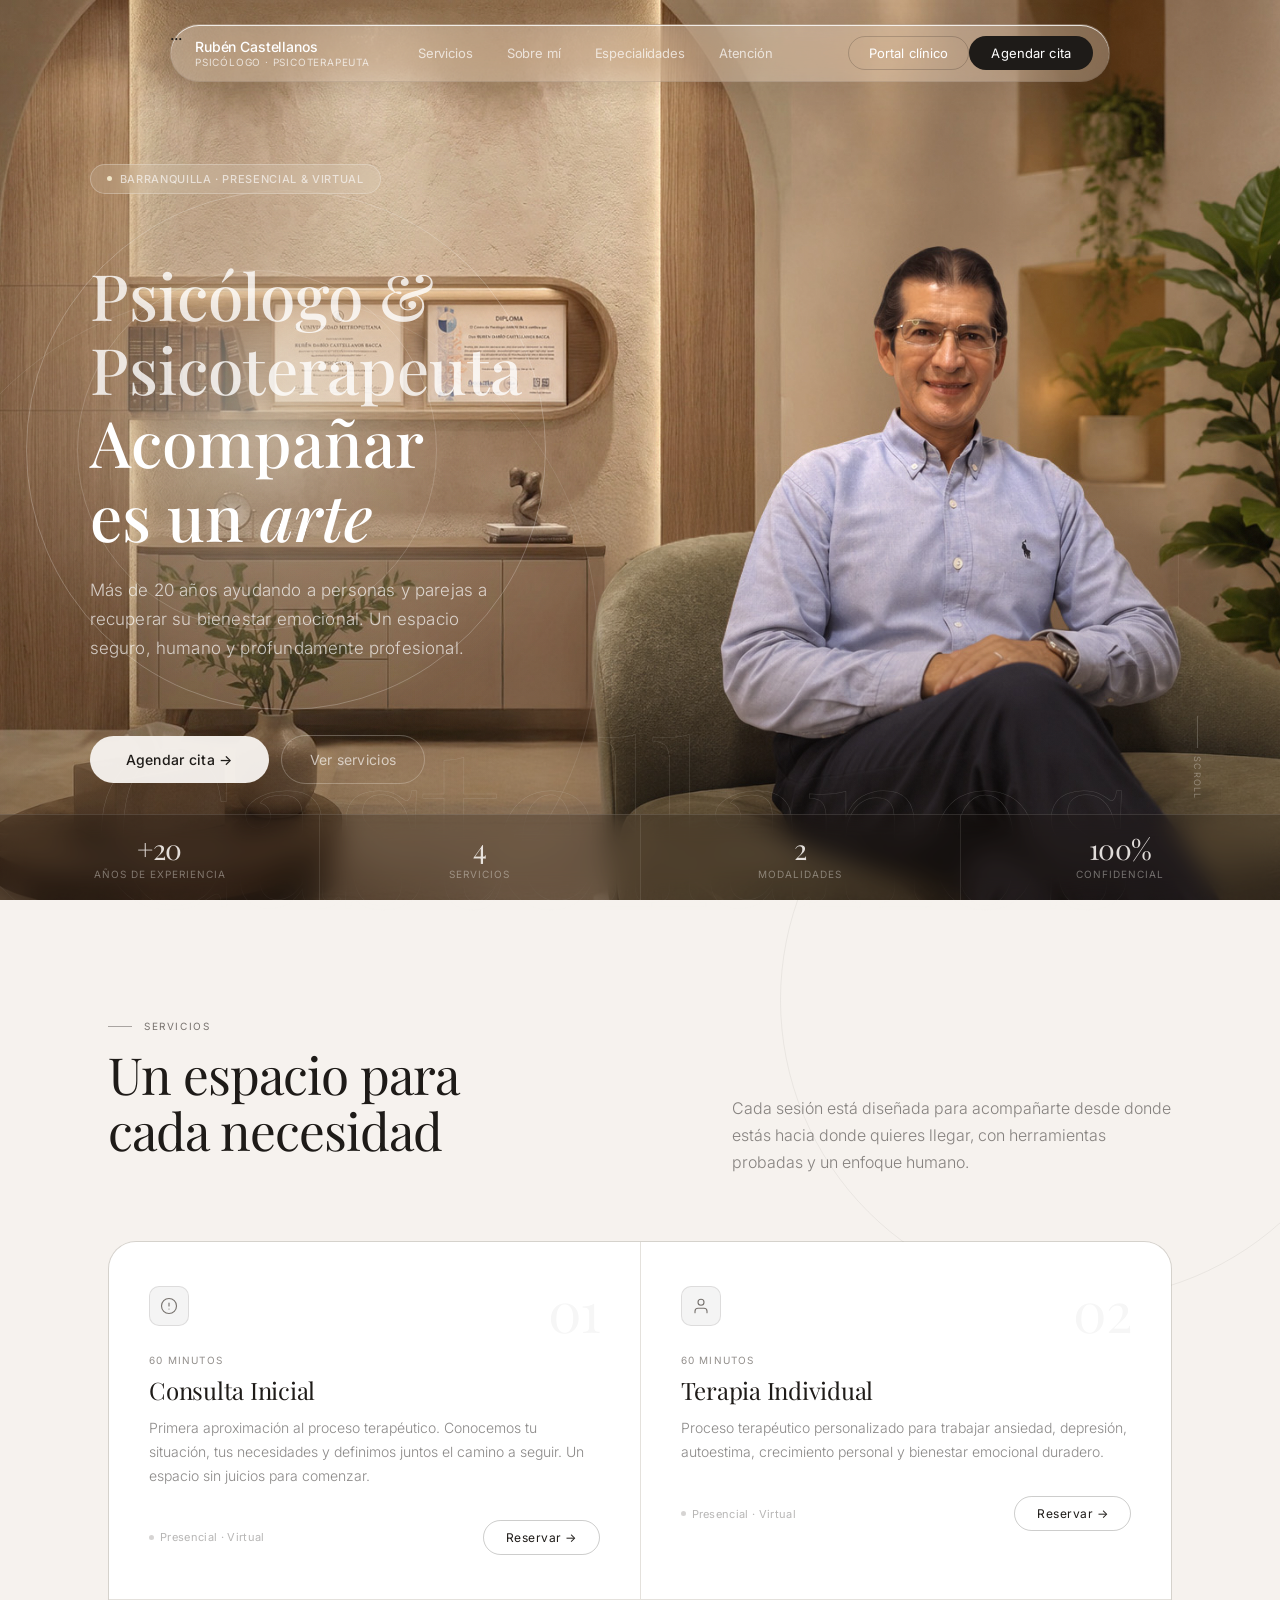
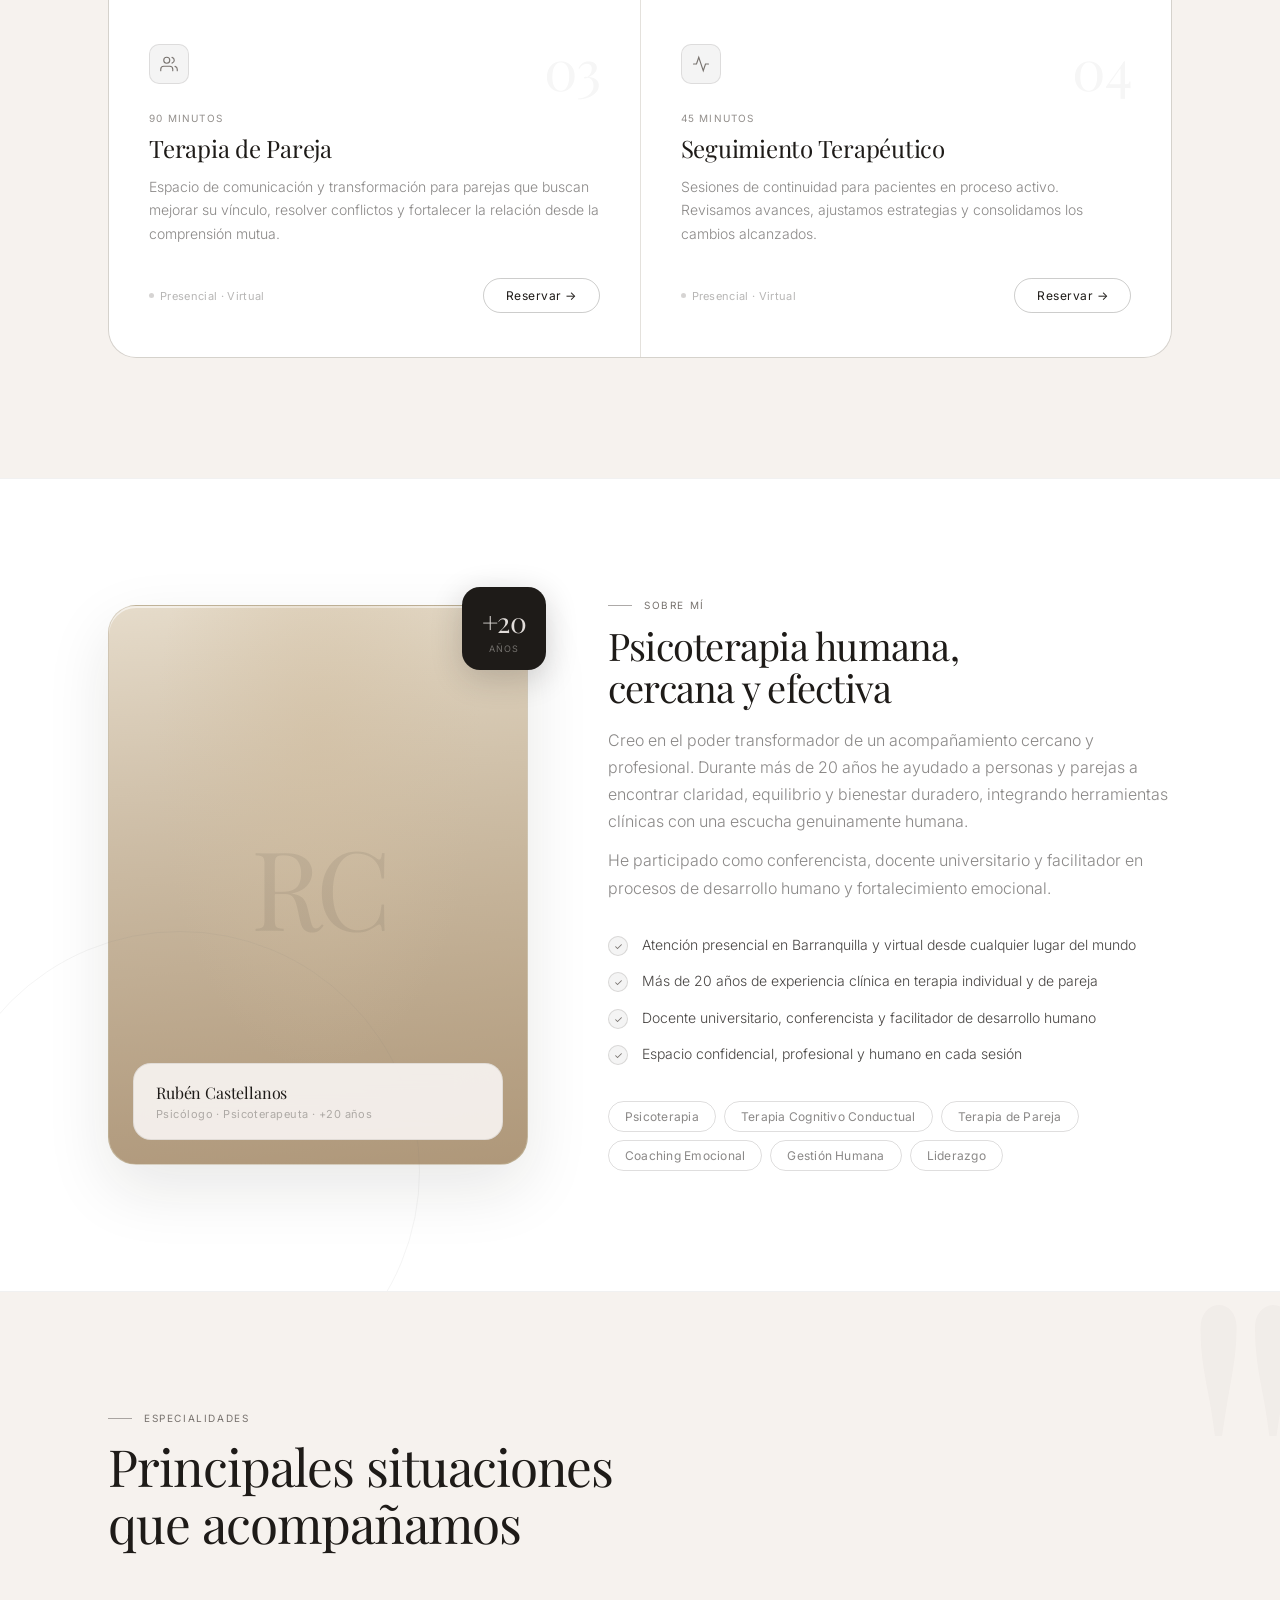
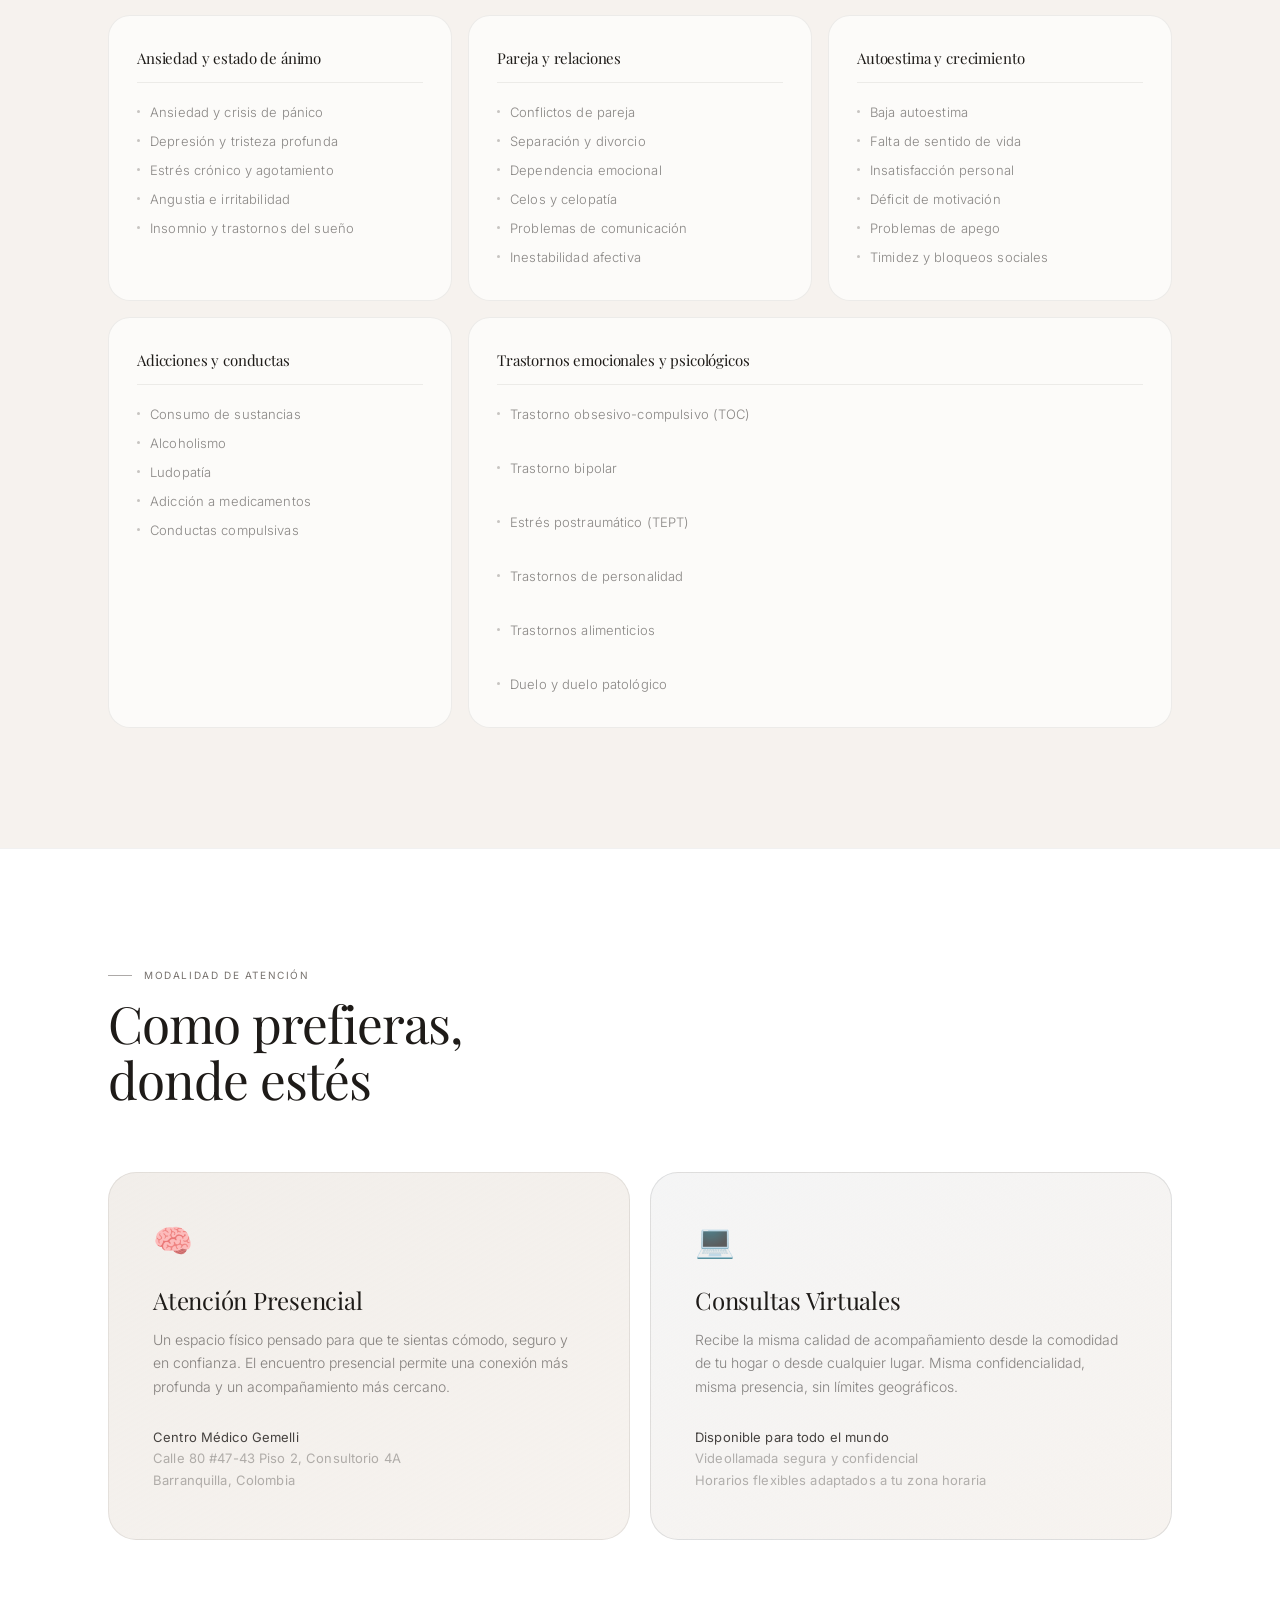
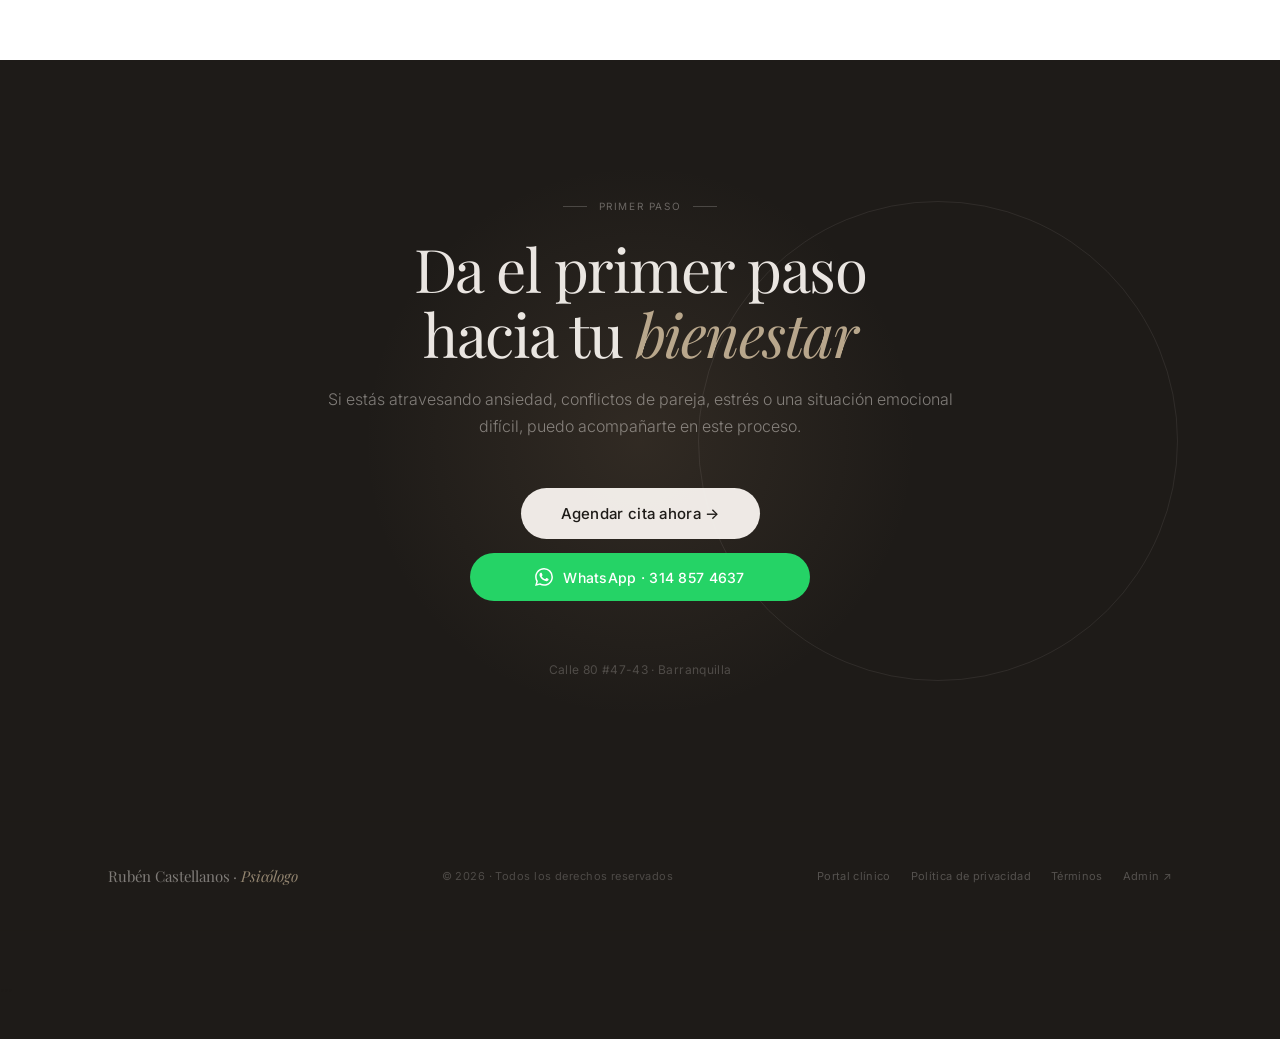
==== commit fa263a1d: "actualizo agenda de nuevos pacientes" ====
--- a/index.html
+++ b/index.html
@@ -1,5 +1,3 @@
-
-
 <!DOCTYPE html>
 <html lang="es">
 <head>
@@ -439,7 +437,7 @@
       </a>
     </div>
     <div class="cta-address">
-      Centro Médico Gemelli · Calle 80 #47-43 Piso 2, Cons. 4A · Barranquilla
+        Calle 80 #47-43  · Barranquilla
     </div>
   </div>
 </section>
@@ -462,8 +460,38 @@
     </div>
   </div>
 </footer>
-
-
-
+<!DOCTYPE html>
+<html lang="es">
+<head>
+    <meta charset="UTF-8">
+    <meta name="viewport" content="width=device-width, initial-scale=1.0">
+    <title>Rubén Castellanos · Psicólogo y Psicoterapeuta · Barranquilla</title>
+    <meta name="description" content="Psicólogo y psicoterapeuta con más de 20 años de experiencia...">
+    <!-- Google Fonts -->
+    <link href="https://fonts.googleapis.com/css2?family=Inter:wght@300;400;500&family=Playfair+Display:ital,wght@0,400;1,400&display=swap" rel="stylesheet">
+</head>
+<body>
+    <nav id="navbar">...</nav>
+    <main id="main-content">
+        <!-- Secciones de la página -->
+    </main>
+    <footer id="footer">...</footer>
+
+    <!-- Modales y Overlays -->
+    <div id="booking-overlay">...</div>
+    <div id="portal-overlay">...</div>
+    <div id="admin-overlay">...</div>
 </body>
 </html>
+
+</body>
+</html>
+
+<script>state
+openBooking()
+closeBooking()
+goToStep()
+selectBookingService()
+renderCalendar()
+selectDay()
+</script>
--- a/src/styles.css
+++ b/src/styles.css
@@ -2494,3 +2494,42 @@
 .patient-info .pnm { font-size: 13px; color: var(--ink); }
 .patient-info .psvc { font-size: 11px; color: var(--dim-3); margin-top: 2px; }
 
+:root {
+  --ivory:       #F6F2EE; /* Fondo principal */
+  --ivory-2:     #EDE8E2;
+  --espresso:    #77726E; /* Acento café */
+  --deep-blue:   #323841; /* Azul desaturado */
+  --terracotta:  #9E7B6A;
+  --ink:         #1E1B18; /* Texto principal */
+}
+
+body {
+  font-family: 'Inter', sans-serif;
+  background: var(--ivory);
+  color: var(--ink);
+  scroll-behavior: smooth;
+}
+
+h1, h2, h3 {
+  font-family: 'Playfair Display', serif;
+}
+
+:root {
+  --ivory:       #F6F2EE; /* Fondo principal */
+  --ivory-2:     #EDE8E2;
+  --espresso:    #77726E; /* Acento café */
+  --deep-blue:   #323841; /* Azul desaturado */
+  --terracotta:  #9E7B6A;
+  --ink:         #1E1B18; /* Texto principal */
+}
+
+body {
+  font-family: 'Inter', sans-serif;
+  background: var(--ivory);
+  color: var(--ink);
+  scroll-behavior: smooth;
+}
+
+h1, h2, h3 {
+  font-family: 'Playfair Display', serif;
+}
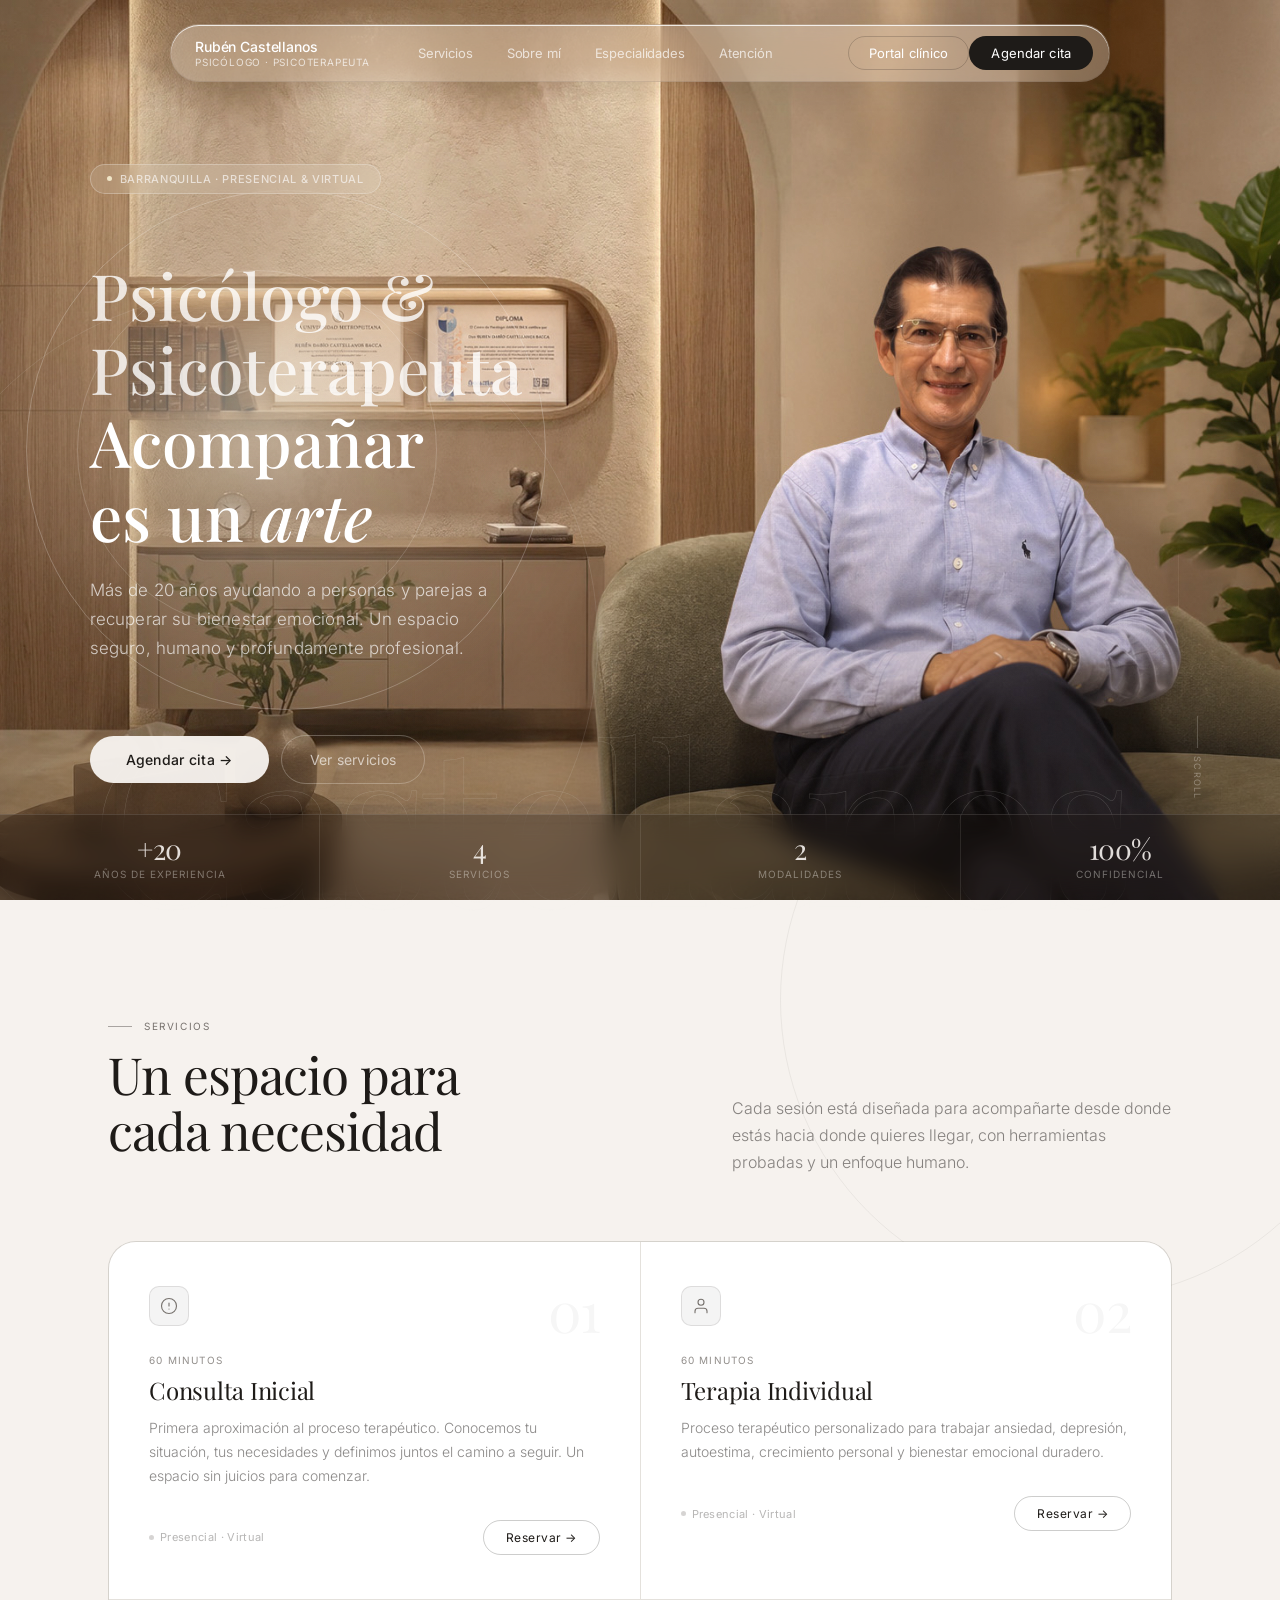
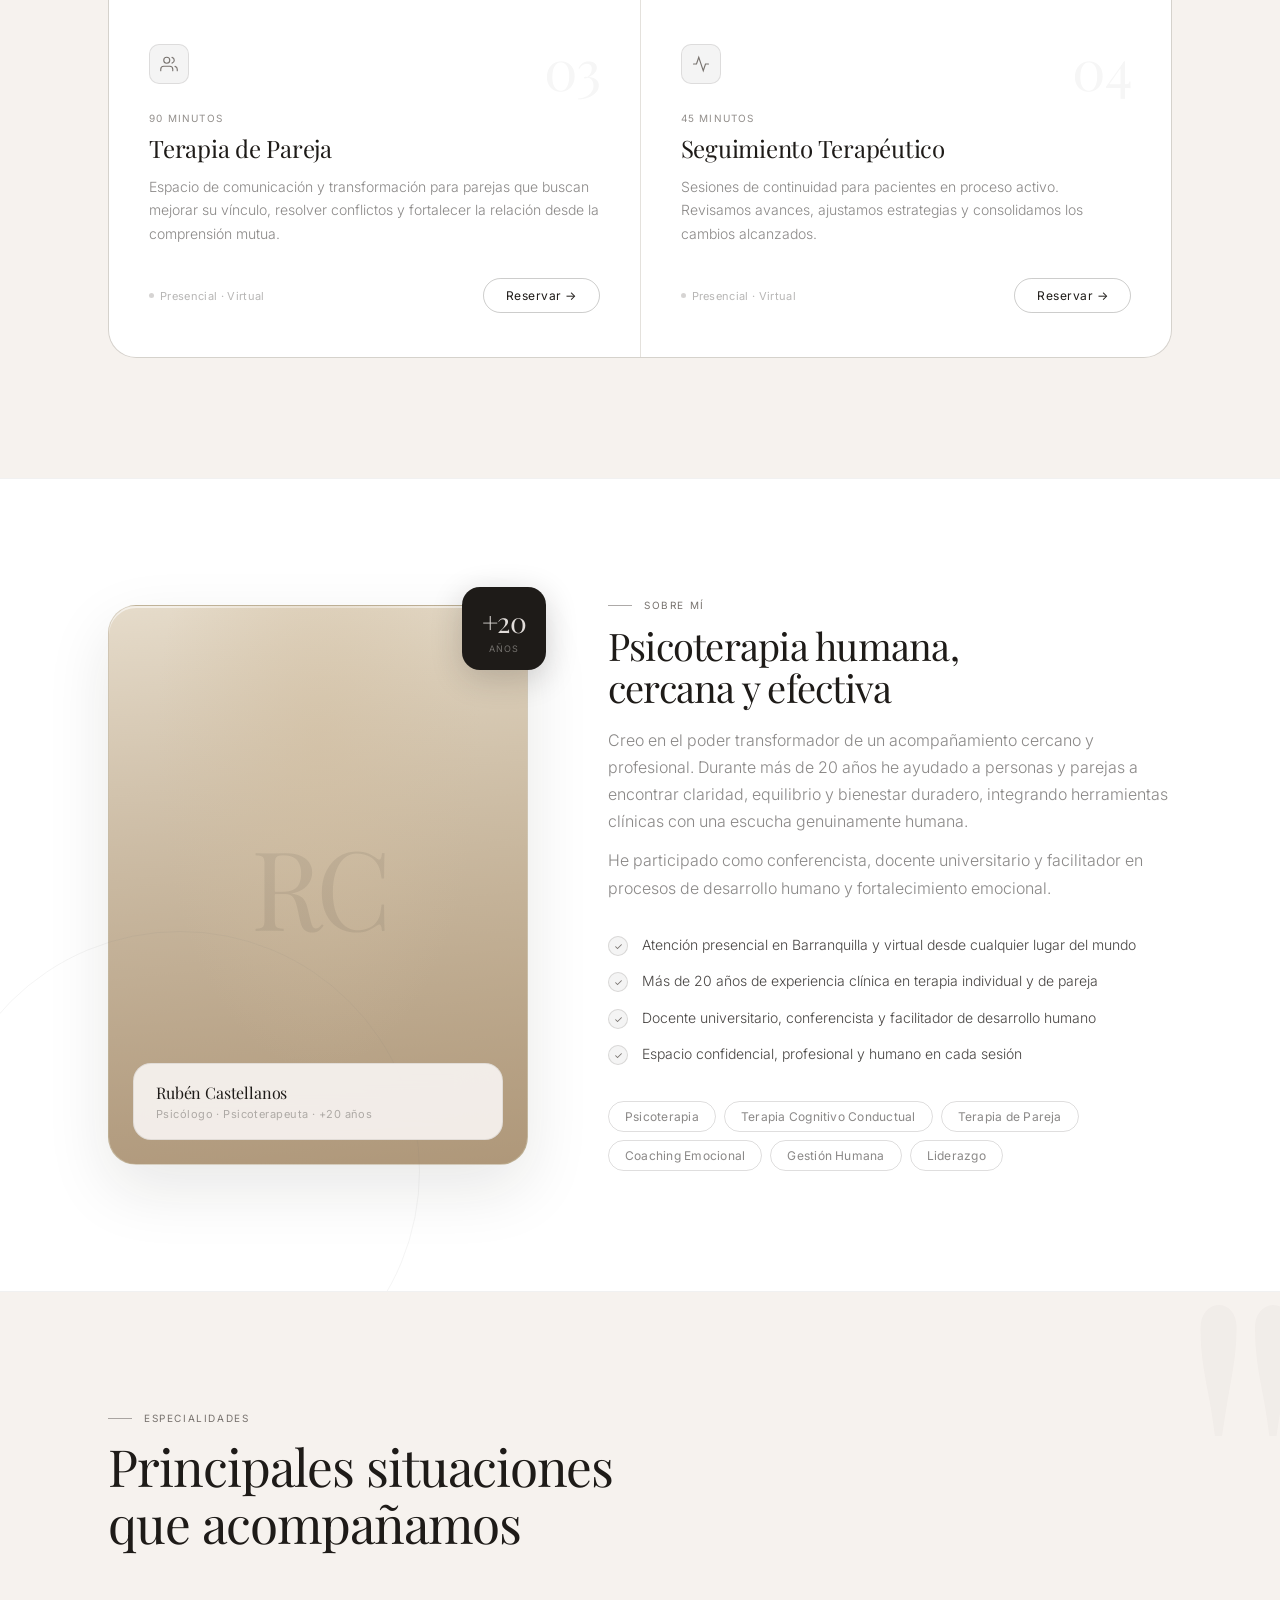
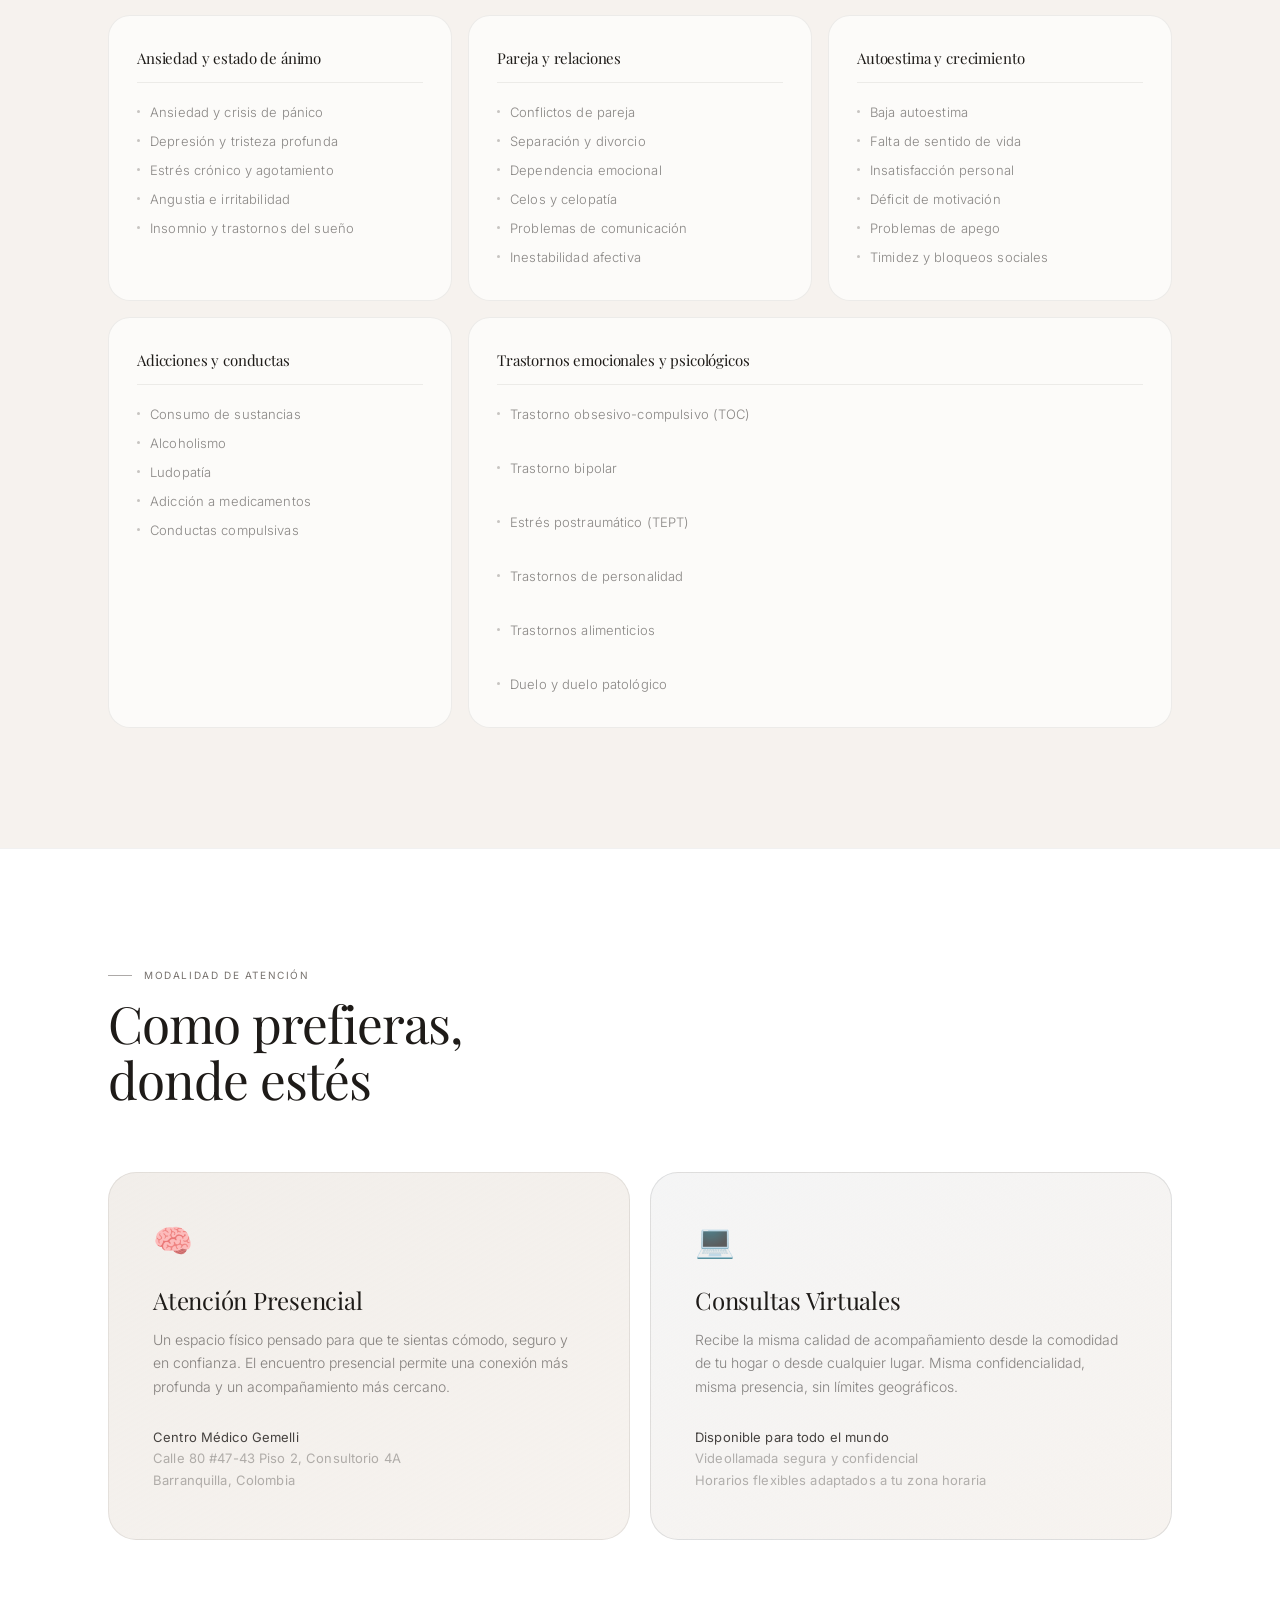
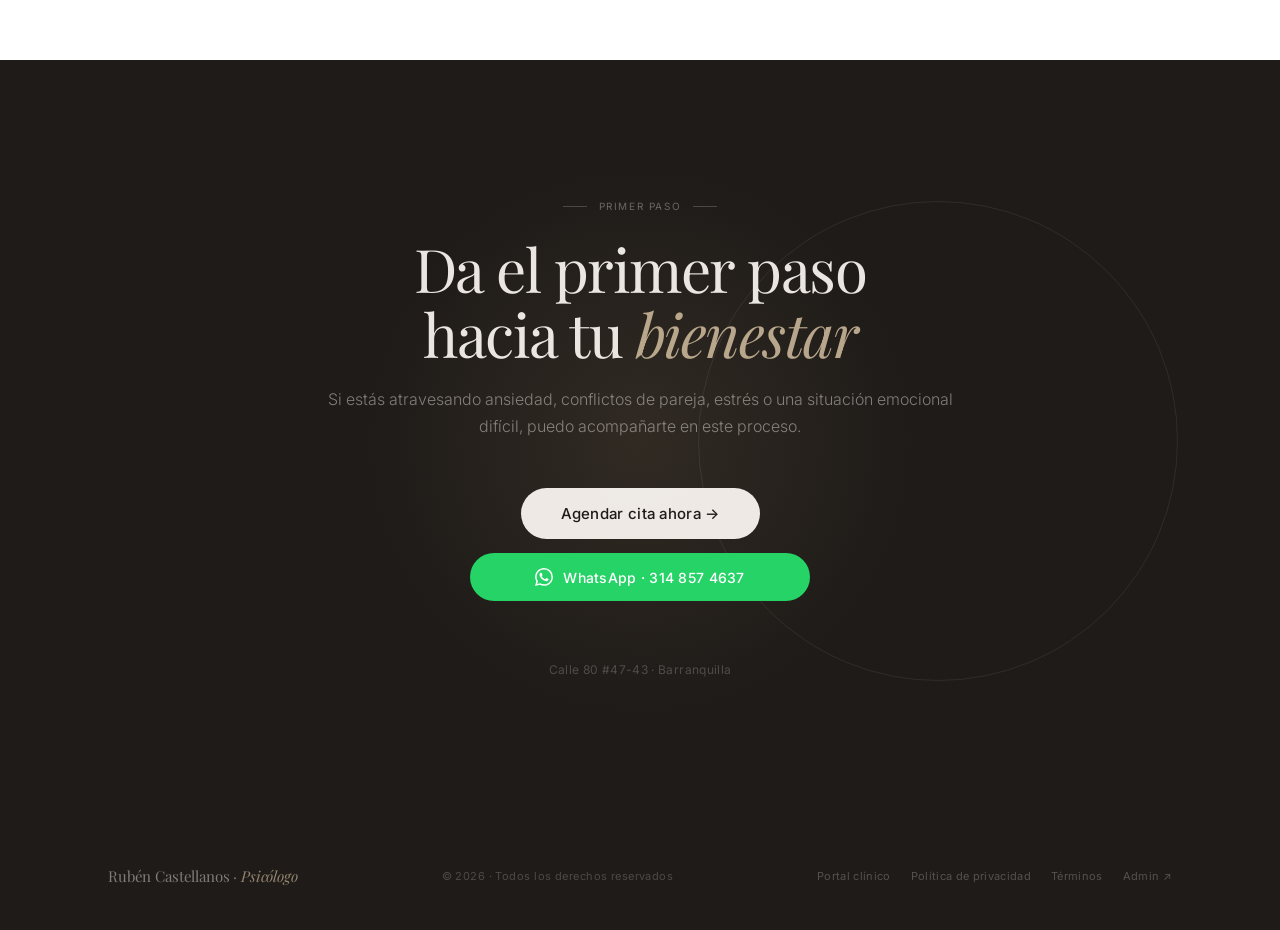
==== commit 24af79cb: "corrijo ventana de agenda" ====
--- a/index.html
+++ b/index.html
@@ -460,38 +460,399 @@
     </div>
   </div>
 </footer>
-<!DOCTYPE html>
-<html lang="es">
-<head>
-    <meta charset="UTF-8">
-    <meta name="viewport" content="width=device-width, initial-scale=1.0">
-    <title>Rubén Castellanos · Psicólogo y Psicoterapeuta · Barranquilla</title>
-    <meta name="description" content="Psicólogo y psicoterapeuta con más de 20 años de experiencia...">
-    <!-- Google Fonts -->
-    <link href="https://fonts.googleapis.com/css2?family=Inter:wght@300;400;500&family=Playfair+Display:ital,wght@0,400;1,400&display=swap" rel="stylesheet">
-</head>
-<body>
-    <nav id="navbar">...</nav>
-    <main id="main-content">
-        <!-- Secciones de la página -->
-    </main>
-    <footer id="footer">...</footer>
-
-    <!-- Modales y Overlays -->
-    <div id="booking-overlay">...</div>
-    <div id="portal-overlay">...</div>
-    <div id="admin-overlay">...</div>
+<div id="booking-overlay" role="dialog" aria-modal="true">
+  <div class="booking-modal"><div id="booking-overlay" role="dialog" aria-modal="true">
+  <div class="booking-modal">
+
+    <button class="booking-close" onclick="closeBooking()">×</button>
+
+    <h2>Agendar cita</h2>
+
+    <div id="bs1" class="booking-step active">
+
+      <h3>Selecciona el tipo de consulta</h3>
+
+      <button class="booking-service-opt" onclick="selectBookingService(this,'Consulta Inicial','60 min')">
+        Consulta Inicial · 60 minutos
+      </button>
+
+      <button class="booking-service-opt" onclick="selectBookingService(this,'Terapia Individual','60 min')">
+        Terapia Individual · 60 minutos
+      </button>
+
+      <button class="booking-service-opt" onclick="selectBookingService(this,'Terapia de Pareja','90 min')">
+        Terapia de Pareja · 90 minutos
+      </button>
+
+      <button id="btn-step1" disabled onclick="goToStep(2)">
+        Continuar
+      </button>
+
+    </div>
+
+
+  </div>
+</div>
+
+<script>
+
+<button class="booking-close" onclick="closeBooking()">×</button>
+
+<h2>Agendar cita</h2>
+
+<div id="bs1" class="booking-step active">
+
+<h3>Selecciona el tipo de consulta</h3>
+
+<button class="booking-service-opt" onclick="selectBookingService(this,'Consulta Inicial','60 min')">
+Consulta Inicial · 60 minutos
+</button>
+
+<button class="booking-service-opt" onclick="selectBookingService(this,'Terapia Individual','60 min')">
+Terapia Individual · 60 minutos
+</button>
+
+<button class="booking-service-opt" onclick="selectBookingService(this,'Terapia de Pareja','90 min')">
+Terapia de Pareja · 90 minutos
+</button>
+
+<button id="btn-step1" disabled onclick="goToStep(2)">
+Continuar
+</button>
+
+</div>
+
+
+<div id="bs2" class="booking-step">
+
+<h3>Selecciona fecha</h3>
+
+<div class="calendar-header">
+<button onclick="changeMonth(-1)">‹</button>
+
+<span id="cal-month-label"></span>
+
+<button onclick="changeMonth(1)">›</button>
+</div>
+
+<div id="cal-days-grid"></div>
+
+
+<h3>Horario disponible</h3>
+
+<div id="slots-list"></div>
+
+
+<button id="btn-step2" disabled onclick="goToStep(3)">
+Continuar
+</button>
+
+
+</div>
+
+
+<div id="bs3" class="booking-step">
+
+<h3>Confirmar cita</h3>
+
+<p>Servicio:
+<strong id="cv-service">—</strong>
+</p>
+
+<p>Modalidad:
+<strong id="cv-mod">—</strong>
+</p>
+
+<p>Fecha:
+<strong id="cv-date">—</strong>
+</p>
+
+<p>Hora:
+<strong id="cv-time">—</strong>
+</p>
+
+
+<button onclick="goToStep(4)">
+Confirmar
+</button>
+
+</div>
+
+
+<div id="bs4" class="booking-step">
+
+<h3>¡Cita reservada!</h3>
+
+<p>Recibirás la confirmación por correo.</p>
+
+<button onclick="closeBooking()">
+Cerrar
+</button>
+
+</div>
+
+
+</div>
+
+</div>
+
+<script>
+
+var monthNames = [
+'Enero','Febrero','Marzo','Abril','Mayo','Junio',
+'Julio','Agosto','Septiembre','Octubre','Noviembre','Diciembre'
+];
+
+var availableSlots = [
+'8:00 AM',
+'9:00 AM',
+'10:00 AM',
+'11:00 AM',
+'2:00 PM',
+'3:00 PM',
+'4:00 PM',
+'5:00 PM'
+];
+
+var availableDays = [1,2,3,4,5,6];
+
+
+var state = {
+ service:'',
+ dur:'',
+ mod:'Presencial · Barranquilla',
+ day:'',
+ dayLabel:'',
+ time:'',
+ month:new Date().getMonth(),
+ year:new Date().getFullYear()
+};
+
+
+function openBooking(){
+ document.getElementById('booking-overlay').classList.add('open');
+ document.body.style.overflow='hidden';
+ renderCalendar();
+}
+
+
+function closeBooking(){
+ document.getElementById('booking-overlay').classList.remove('open');
+ document.body.style.overflow='';
+}
+
+
+function selectMod(el){
+ document.querySelectorAll('.modal-mod-opt')
+ .forEach(function(e){e.classList.remove('selected')});
+
+ el.classList.add('selected');
+
+ state.mod = el.textContent
+ .trim()
+ .replace(/🧠|💻/g,'')
+ .trim();
+
+ updateConfirmCard();
+}
+
+
+function selectBookingService(el,svc,dur){
+
+ document.querySelectorAll('.booking-service-opt')
+ .forEach(function(e){
+   e.classList.remove('selected');
+ });
+
+ el.classList.add('selected');
+
+ state.service=svc;
+ state.dur=dur;
+
+ document.getElementById('btn-step1').disabled=false;
+
+ updateConfirmCard();
+}
+
+
+function goToStep(n){
+
+ for(var i=1;i<=4;i++){
+
+ let screen=document.getElementById('bs'+i);
+ if(screen) screen.classList.remove('active');
+
+ let sc=document.getElementById('sc'+i);
+
+ if(sc){
+ sc.classList.remove('done','active','pending');
+
+ if(i<n) sc.classList.add('done');
+ else if(i===n) sc.classList.add('active');
+ else sc.classList.add('pending');
+ }
+
+ }
+
+ document.getElementById('bs'+n).classList.add('active');
+
+ renderCalendar();
+
+}
+
+
+function renderCalendar(){
+
+var grid=document.getElementById('cal-days-grid');
+
+if(!grid)return;
+
+document.getElementById('cal-month-label').textContent =
+monthNames[state.month]+' '+state.year;
+
+
+grid.innerHTML='';
+
+
+var days=new Date(
+state.year,
+state.month+1,
+0
+).getDate();
+
+
+for(let d=1;d<=days;d++){
+
+let date=new Date(state.year,state.month,d);
+
+let cell=document.createElement('div');
+
+cell.className='cal-day';
+
+cell.textContent=d;
+
+
+cell.onclick=function(){
+
+selectDay(this,d,date);
+
+};
+
+
+grid.appendChild(cell);
+
+}
+
+}
+
+
+
+function changeMonth(dir){
+
+state.month+=dir;
+
+if(state.month>11){
+state.month=0;
+state.year++;
+}
+
+if(state.month<0){
+state.month=11;
+state.year--;
+}
+
+renderCalendar();
+
+}
+
+
+function selectDay(el,day,date){
+
+document.querySelectorAll('.cal-day')
+.forEach(function(c){
+c.classList.remove('selected');
+});
+
+
+el.classList.add('selected');
+
+state.day=day;
+
+state.dayLabel=
+day+' '+monthNames[state.month]+' '+state.year;
+
+
+renderSlots();
+
+}
+
+
+function renderSlots(){
+
+var container=document.getElementById('slots-list');
+
+container.innerHTML='';
+
+
+availableSlots.forEach(function(slot){
+
+let btn=document.createElement('button');
+
+btn.className='time-slot-btn';
+
+btn.textContent=slot;
+
+btn.onclick=function(){
+
+selectTimeSlot(this,slot);
+
+};
+
+container.appendChild(btn);
+
+});
+
+}
+
+
+
+function selectTimeSlot(el,t){
+
+document.querySelectorAll('.time-slot-btn')
+.forEach(function(b){
+b.classList.remove('selected');
+});
+
+el.classList.add('selected');
+
+state.time=t;
+
+document.getElementById('btn-step2').disabled=false;
+
+updateConfirmCard();
+
+}
+
+
+
+function updateConfirmCard(){
+
+let s=document.getElementById('cv-service');
+if(s)s.textContent=state.service||'—';
+
+let m=document.getElementById('cv-mod');
+if(m)m.textContent=state.mod||'—';
+
+let d=document.getElementById('cv-date');
+if(d)d.textContent=state.dayLabel||'—';
+
+let t=document.getElementById('cv-time');
+if(t)t.textContent=state.time||'—';
+
+}
+
+
+</script>
+
 </body>
 </html>
-
-</body>
-</html>
-
-<script>state
-openBooking()
-closeBooking()
-goToStep()
-selectBookingService()
-renderCalendar()
-selectDay()
-</script>
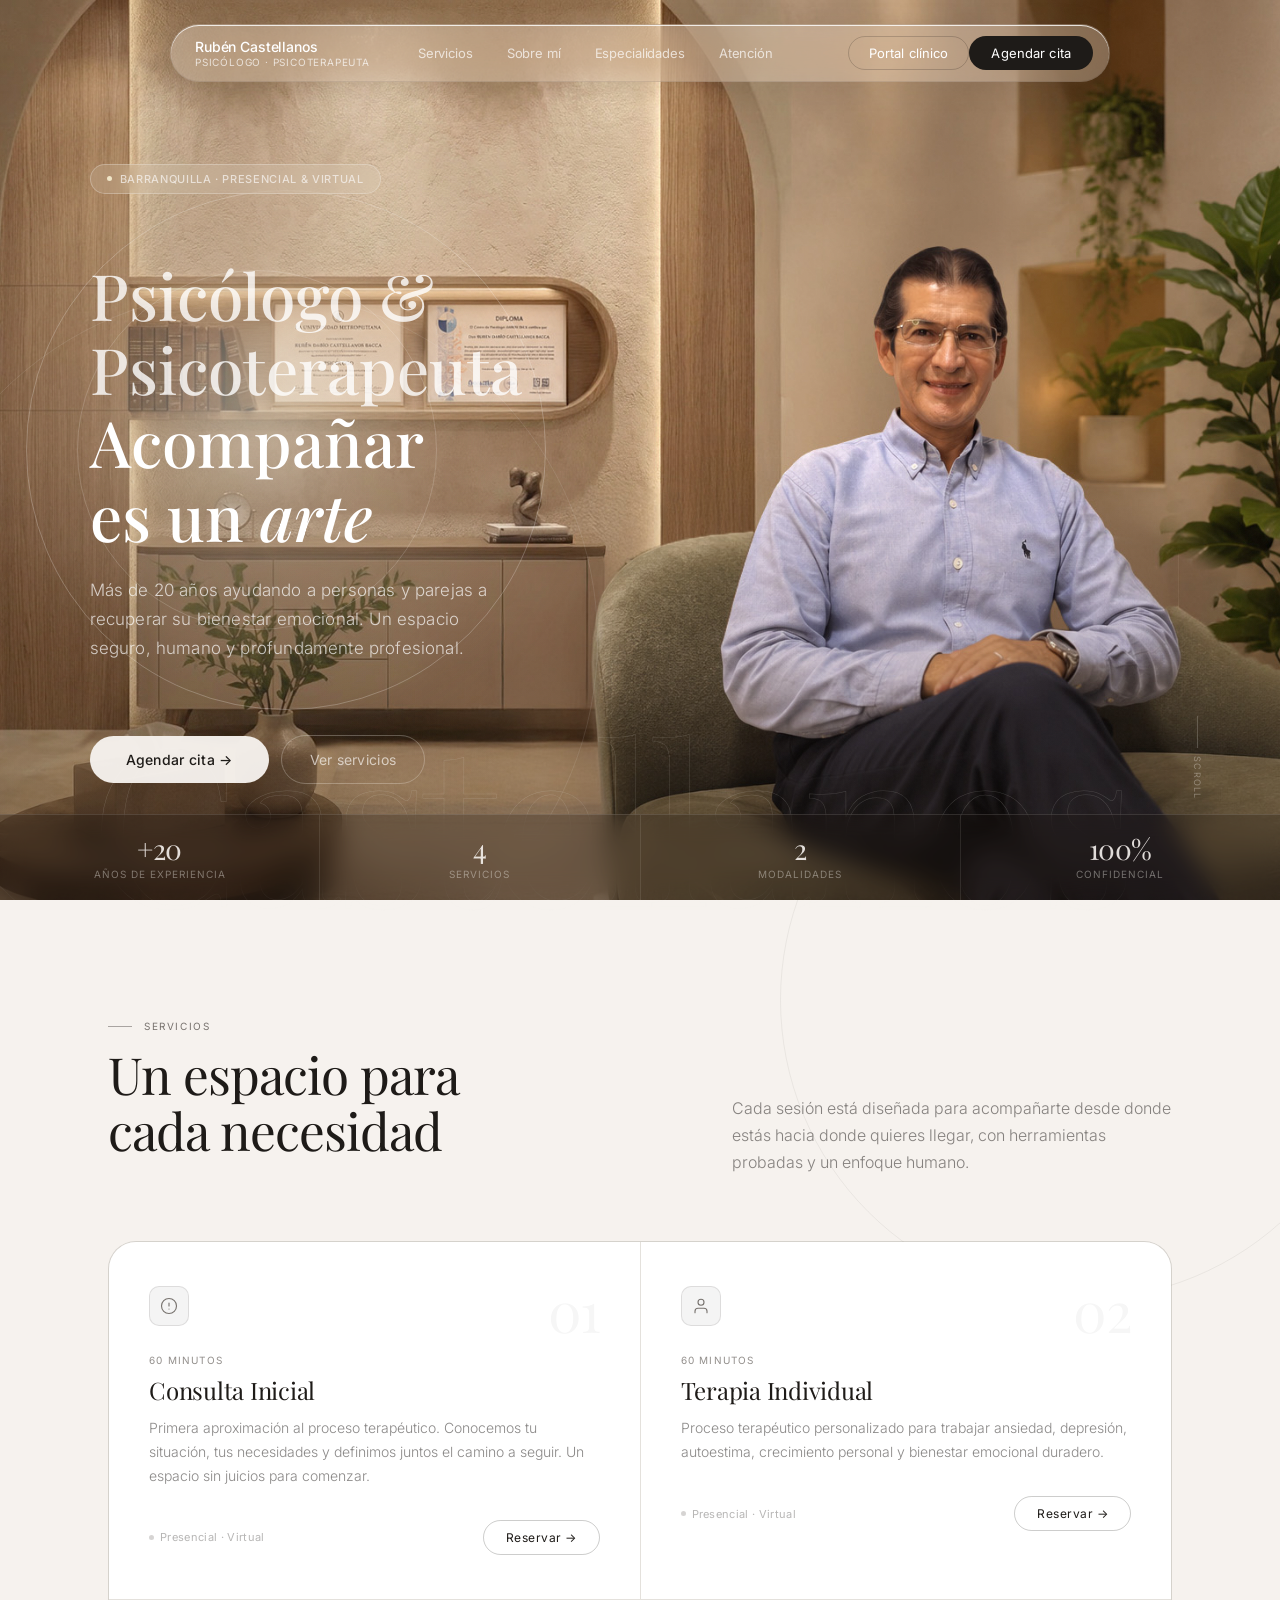
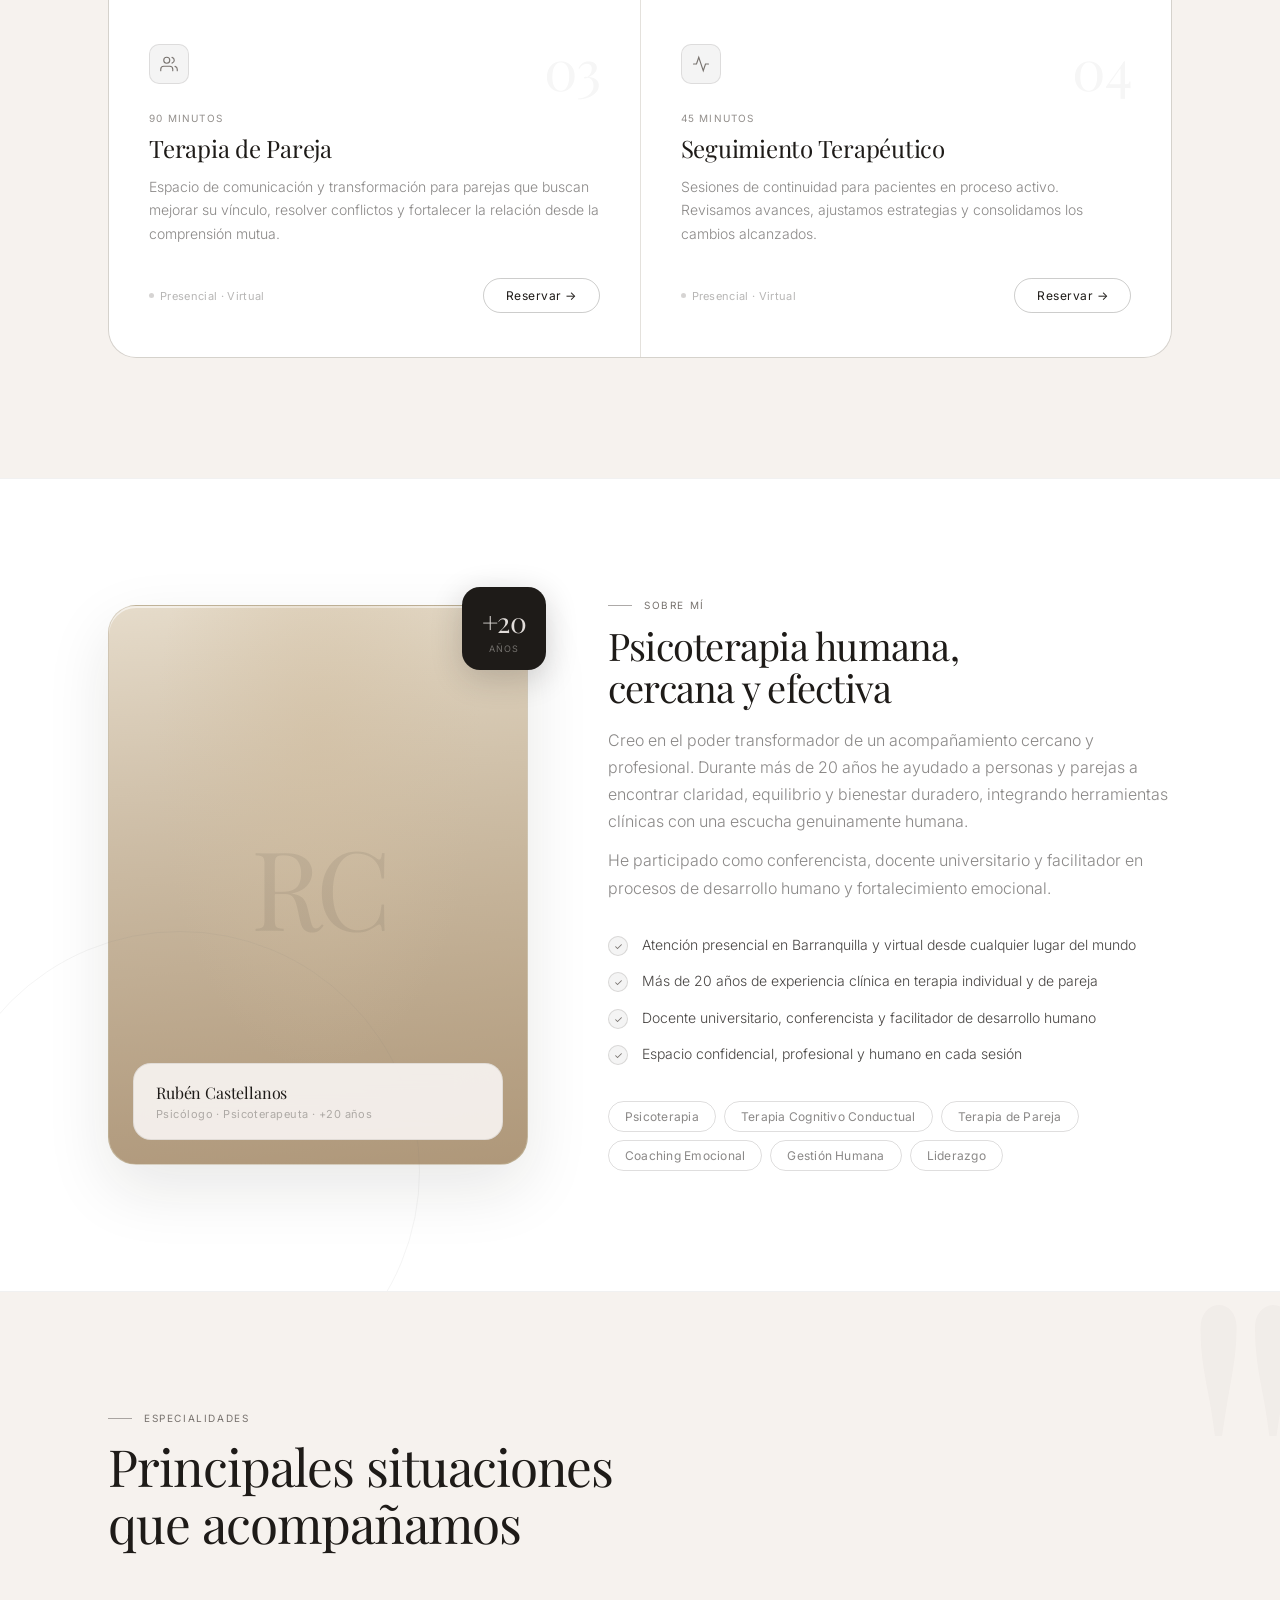
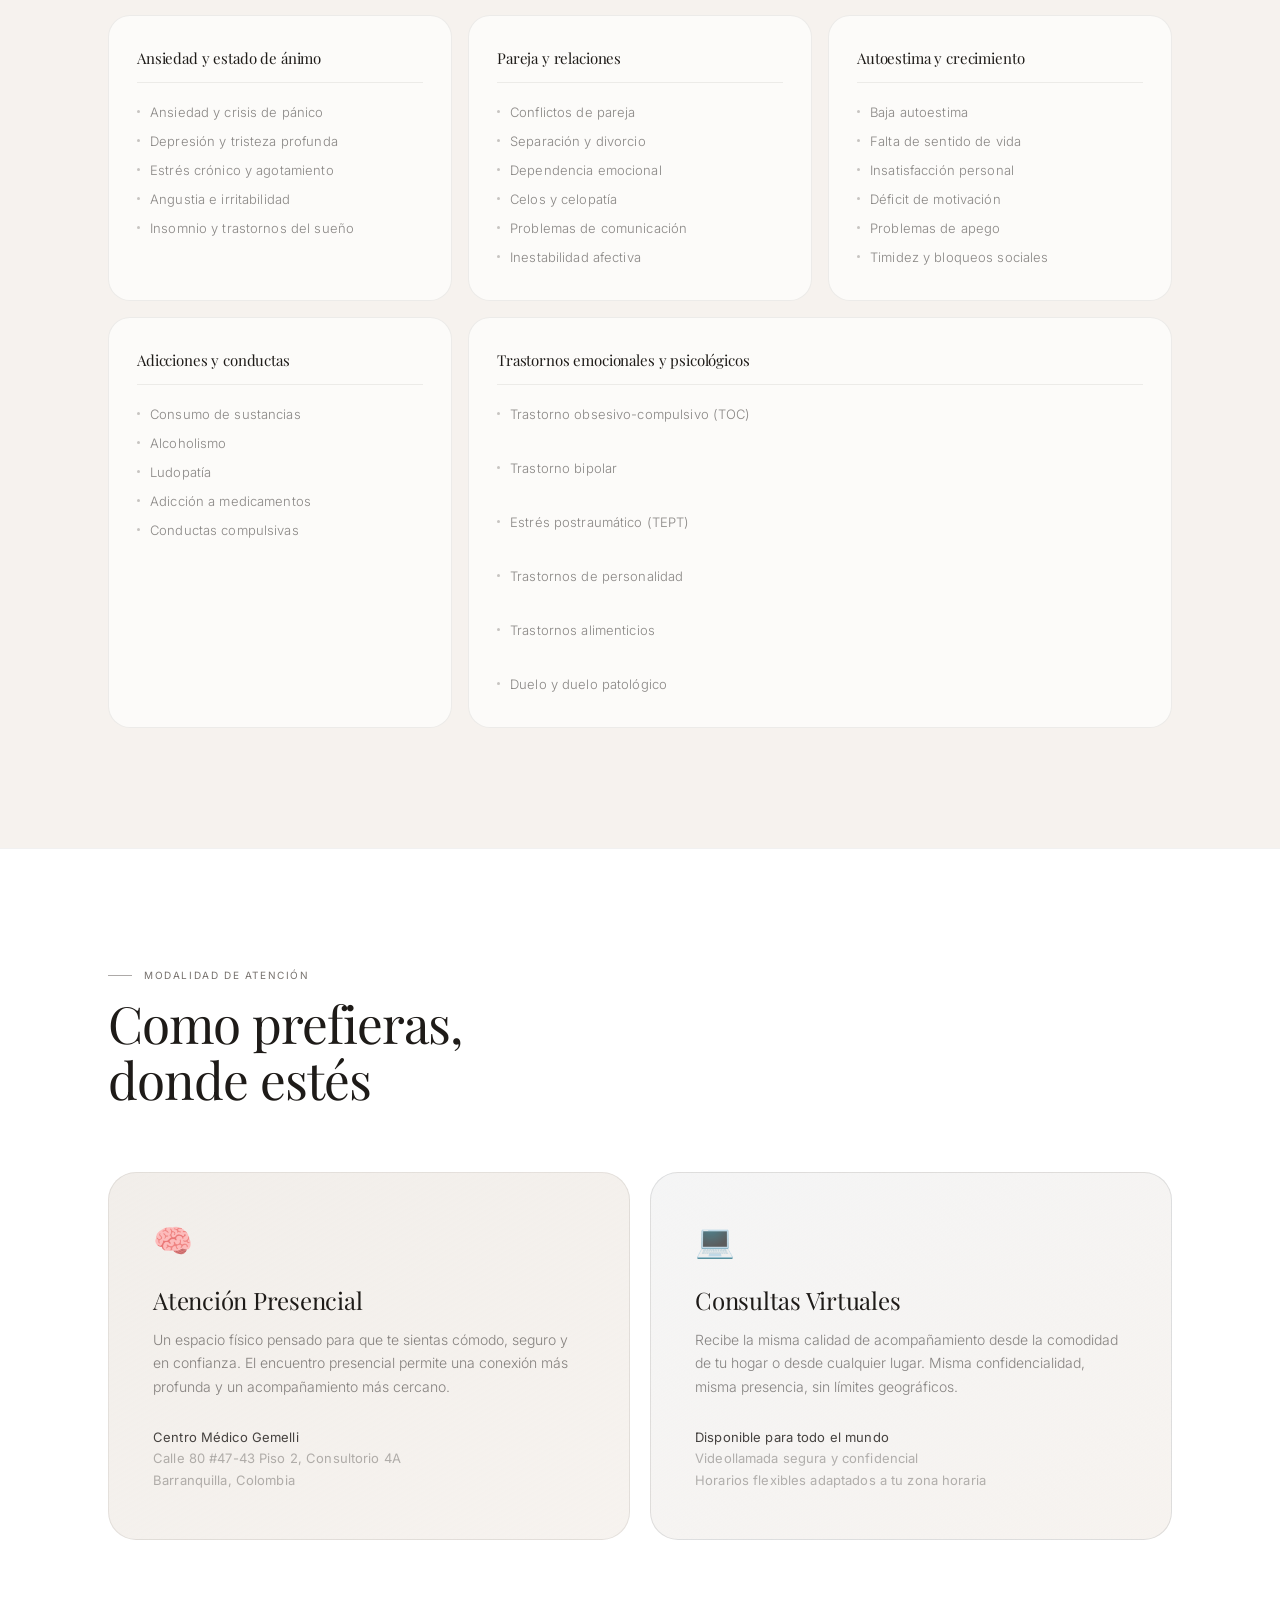
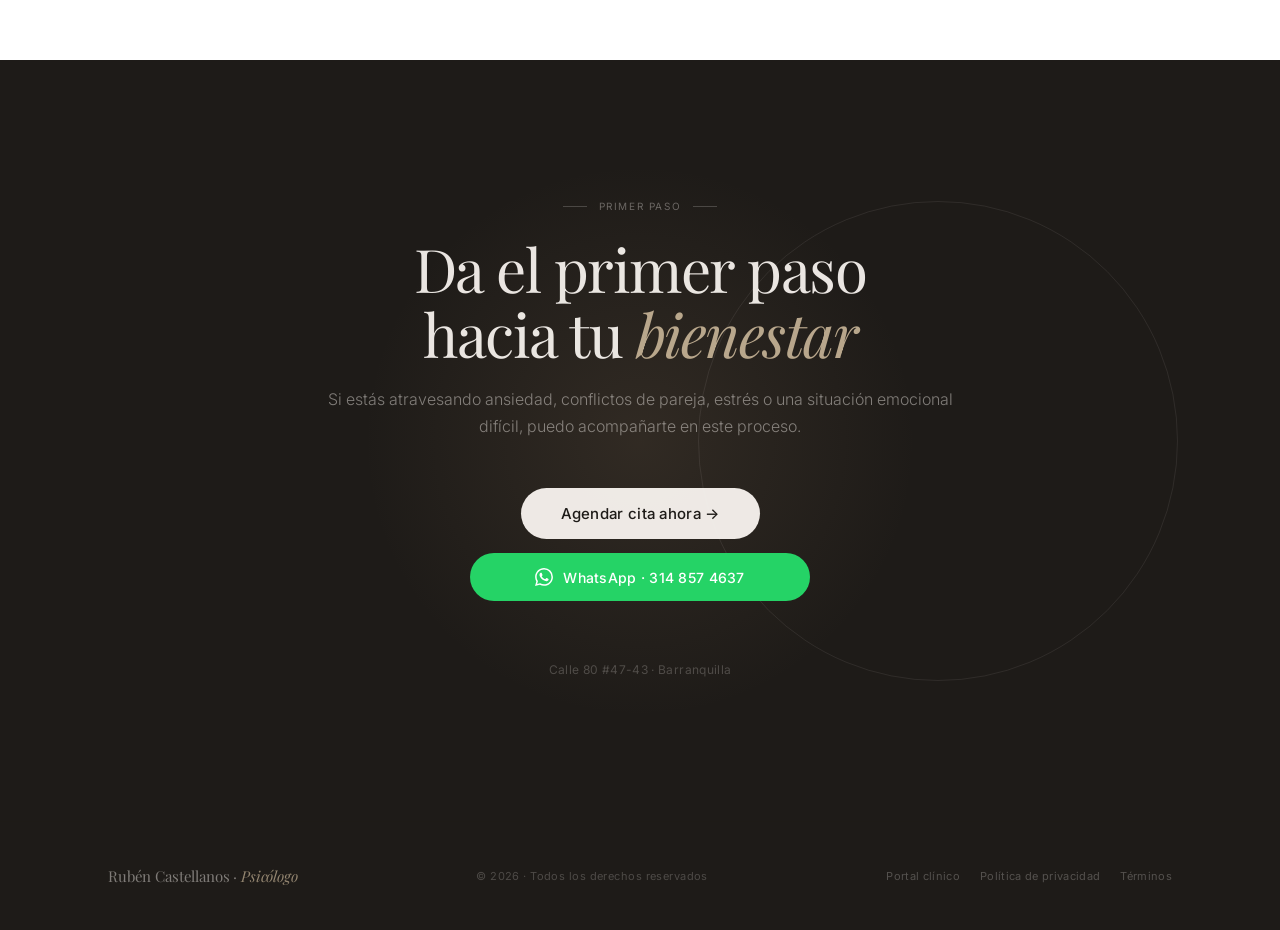
==== commit 317184da: "arreglo agenda y overlay de citas" ====
--- a/index.html
+++ b/index.html
@@ -455,147 +455,185 @@
 <a href="https://agenda.rubencastellanos.co">Portal clínico</a>
         <a href="#">Política de privacidad</a>
         <a href="#">Términos</a>
-        <a href="#" onclick="openAdmin(); return false;">Admin ↗</a>
       </div>
     </div>
   </div>
 </footer>
-<div id="booking-overlay" role="dialog" aria-modal="true">
-  <div class="booking-modal"><div id="booking-overlay" role="dialog" aria-modal="true">
+
+<div id="booking-overlay" role="dialog" aria-modal="true" aria-label="Agendar cita">
   <div class="booking-modal">
-
-    <button class="booking-close" onclick="closeBooking()">×</button>
-
-    <h2>Agendar cita</h2>
-
-    <div id="bs1" class="booking-step active">
-
-      <h3>Selecciona el tipo de consulta</h3>
-
-      <button class="booking-service-opt" onclick="selectBookingService(this,'Consulta Inicial','60 min')">
-        Consulta Inicial · 60 minutos
+    <button class="modal-close" onclick="closeBooking()" aria-label="Cerrar">×</button>
+
+    <!-- STEP INDICATOR -->
+    <div class="step-indicator" role="list" aria-label="Pasos del proceso">
+      <div class="step-item-wrap" role="listitem">
+        <div class="step-circle active" id="sc1">1</div>
+        <div class="step-label">Servicio</div>
+      </div>
+      <div class="step-connector" id="sl1" aria-hidden="true"></div>
+      <div class="step-item-wrap" role="listitem">
+        <div class="step-circle pending" id="sc2">2</div>
+        <div class="step-label">Fecha</div>
+      </div>
+      <div class="step-connector" id="sl2" aria-hidden="true"></div>
+      <div class="step-item-wrap" role="listitem">
+        <div class="step-circle pending" id="sc3">3</div>
+        <div class="step-label">Confirmar</div>
+      </div>
+      <div class="step-connector" id="sl3" aria-hidden="true"></div>
+      <div class="step-item-wrap" role="listitem">
+        <div class="step-circle pending" id="sc4">✓</div>
+        <div class="step-label">Listo</div>
+      </div>
+    </div>
+
+    <!-- STEP 1: SELECT SERVICE -->
+    <div class="booking-screen active" id="bs1">
+      <div class="booking-screen-header">
+        <p class="eyebrow">Paso 1 de 3</p>
+        <h2>¿Qué tipo de sesión necesitas?</h2>
+        <p>Cada espacio está diseñado para acompañarte de manera diferente.</p>
+      </div>
+
+      <div style="margin-bottom: 20px;">
+        <div class="form-label">Modalidad de atención</div>
+        <div class="modality-toggle">
+          <button class="modal-mod-opt selected" onclick="selectMod(this)" type="button">🧠 Presencial · Barranquilla</button>
+          <button class="modal-mod-opt" onclick="selectMod(this)" type="button">💻 Virtual · Desde cualquier lugar</button>
+        </div>
+      </div>
+
+      <div class="booking-services" role="radiogroup" aria-label="Seleccionar servicio">
+        <div class="booking-service-opt" onclick="selectBookingService(this,'Consulta Inicial','60 min')" tabindex="0" role="radio" aria-checked="false">
+          <div class="dur">60 min</div>
+          <div class="nm">Consulta Inicial</div>
+          <div class="dsc">Primera sesión de evaluación y plan terapéutico.</div>
+          <div class="sel-dot" aria-hidden="true"></div>
+        </div>
+        <div class="booking-service-opt" onclick="selectBookingService(this,'Terapia Individual','60 min')" tabindex="0" role="radio" aria-checked="false">
+          <div class="dur">60 min</div>
+          <div class="nm">Terapia Individual</div>
+          <div class="dsc">Proceso personalizado. Ansiedad, autoestima, bienestar.</div>
+          <div class="sel-dot" aria-hidden="true"></div>
+        </div>
+        <div class="booking-service-opt" onclick="selectBookingService(this,'Terapia de Pareja','90 min')" tabindex="0" role="radio" aria-checked="false">
+          <div class="dur">90 min</div>
+          <div class="nm">Terapia de Pareja</div>
+          <div class="dsc">Comunicación, conflictos y fortalecimiento del vínculo.</div>
+          <div class="sel-dot" aria-hidden="true"></div>
+        </div>
+      </div>
+
+      <div class="booking-actions">
+        <button class="btn-next-step" id="btn-step1" disabled onclick="goToStep(2)">
+          Elegir fecha y hora →
+        </button>
+      </div>
+    </div>
+
+    <!-- STEP 2: CALENDAR + SLOTS -->
+    <div class="booking-screen" id="bs2">
+      <div class="booking-screen-header">
+        <p class="eyebrow">Paso 2 de 3</p>
+        <h2>Escoge fecha y horario</h2>
+        <p>Disponibilidad actualizada en tiempo real.</p>
+      </div>
+
+      <div class="calendar-slots-layout">
+        <div class="cal-wrap">
+          <div class="cal-header">
+            <button class="cal-nav-btn" onclick="changeMonth(-1)" aria-label="Mes anterior">‹</button>
+            <span class="cal-month-label" id="cal-month-label"></span>
+            <button class="cal-nav-btn" onclick="changeMonth(1)" aria-label="Mes siguiente">›</button>
+          </div>
+          <div class="cal-grid" role="grid" aria-label="Calendario">
+            <div class="cal-day-hdr" aria-label="Lunes">Lun</div>
+            <div class="cal-day-hdr" aria-label="Martes">Mar</div>
+            <div class="cal-day-hdr" aria-label="Miércoles">Mié</div>
+            <div class="cal-day-hdr" aria-label="Jueves">Jue</div>
+            <div class="cal-day-hdr" aria-label="Viernes">Vie</div>
+            <div class="cal-day-hdr" aria-label="Sábado">Sáb</div>
+            <div class="cal-day-hdr" aria-label="Domingo">Dom</div>
+          </div>
+          <div class="cal-grid" id="cal-days-grid" role="grid"></div>
+        </div>
+
+        <div class="slots-panel">
+          <div class="slots-title" id="slots-title">Selecciona un día</div>
+          <div class="slots-list" id="slots-list">
+            <p style="font-size:13px; color: var(--dim-3); text-align:center; margin-top:32px; line-height:1.7;">
+              Elige una fecha disponible
+            </p>
+          </div>
+        </div>
+      </div>
+
+      <div class="booking-actions">
+        <button class="btn-next-step" id="btn-step2" disabled onclick="goToStep(3)">
+          Continuar →
+        </button>
+        <button class="btn-prev-step" onclick="goToStep(1)">← Volver</button>
+      </div>
+    </div>
+
+    <!-- STEP 3: CONFIRM -->
+    <div class="booking-screen" id="bs3">
+      <div class="booking-screen-header">
+        <p class="eyebrow">Paso 3 de 3</p>
+        <h2>Confirma tu cita</h2>
+        <p>Revisa los detalles antes de confirmar.</p>
+      </div>
+
+      <div class="confirm-card" role="summary" aria-label="Resumen de tu cita">
+        <div class="confirm-row">
+          <span class="confirm-lbl">Servicio</span>
+          <span class="confirm-val" id="cv-service">—</span>
+        </div>
+        <div class="confirm-row">
+          <span class="confirm-lbl">Modalidad</span>
+          <span class="confirm-val" id="cv-mod">—</span>
+        </div>
+        <div class="confirm-row">
+          <span class="confirm-lbl">Fecha</span>
+          <span class="confirm-val" id="cv-date">—</span>
+        </div>
+        <div class="confirm-row">
+          <span class="confirm-lbl">Hora</span>
+          <span class="confirm-val" id="cv-time">—</span>
+        </div>
+        <div class="confirm-row">
+          <span class="confirm-lbl">Duración</span>
+          <span class="confirm-val" id="cv-dur">—</span>
+        </div>
+        <div class="confirm-row">
+          <span class="confirm-lbl">Ubicación</span>
+          <span class="confirm-val" id="cv-loc">—</span>
+        </div>
+      </div>
+
+      <div class="booking-actions">
+        <button class="btn-next-step" onclick="goToStep(4)">Confirmar cita →</button>
+        <button class="btn-prev-step" onclick="goToStep(2)">← Volver al calendario</button>
+      </div>
+    </div>
+
+    <!-- STEP 4: DONE -->
+    <div class="booking-screen" id="bs4">
+      <div class="confirm-header">
+        <div class="confirm-icon" aria-hidden="true">✓</div>
+        <h2 class="confirm-title">¡Cita reservada!</h2>
+        <p class="confirm-subtitle">Recibirás un recordatorio antes de tu sesión.<br>También puedes escribirme directamente por WhatsApp para confirmar.</p>
+      </div>
+
+      <button class="btn-wa" id="btn-wa-confirm" aria-label="Escribir a Rubén por WhatsApp">
+        <svg width="20" height="20" viewBox="0 0 24 24" fill="currentColor" aria-hidden="true"><path d="M17.472 14.382c-.297-.149-1.758-.867-2.03-.967-.273-.099-.471-.148-.67.15-.197.297-.767.966-.94 1.164-.173.199-.347.223-.644.075-.297-.15-1.255-.463-2.39-1.475-.883-.788-1.48-1.761-1.653-2.059-.173-.297-.018-.458.13-.606.134-.133.298-.347.446-.52.149-.174.198-.298.298-.497.099-.198.05-.371-.025-.52-.075-.149-.669-1.612-.916-2.207-.242-.579-.487-.5-.669-.51-.173-.008-.371-.01-.57-.01-.198 0-.52.074-.792.372-.272.297-1.04 1.016-1.04 2.479 0 1.462 1.065 2.875 1.213 3.074.149.198 2.096 3.2 5.077 4.487.709.306 1.262.489 1.694.625.712.227 1.36.195 1.871.118.571-.085 1.758-.719 2.006-1.413.248-.694.248-1.289.173-1.413-.074-.124-.272-.198-.57-.347m-5.421 7.403h-.004a9.87 9.87 0 01-5.031-1.378l-.361-.214-3.741.982.998-3.648-.235-.374a9.86 9.86 0 01-1.51-5.26c.001-5.45 4.436-9.884 9.888-9.884 2.64 0 5.122 1.03 6.988 2.898a9.825 9.825 0 012.893 6.994c-.003 5.45-4.437 9.884-9.885 9.884m8.413-18.297A11.815 11.815 0 0012.05 0C5.495 0 .16 5.335.157 11.892c0 2.096.547 4.142 1.588 5.945L.057 24l6.305-1.654a11.882 11.882 0 005.683 1.448h.005c6.554 0 11.89-5.335 11.893-11.893a11.821 11.821 0 00-3.48-8.413z"></path></svg>
+        Escribir a Rubén · WhatsApp
       </button>
-
-      <button class="booking-service-opt" onclick="selectBookingService(this,'Terapia Individual','60 min')">
-        Terapia Individual · 60 minutos
-      </button>
-
-      <button class="booking-service-opt" onclick="selectBookingService(this,'Terapia de Pareja','90 min')">
-        Terapia de Pareja · 90 minutos
-      </button>
-
-      <button id="btn-step1" disabled onclick="goToStep(2)">
-        Continuar
-      </button>
-
-    </div>
-
+      <button class="btn-prev-step" onclick="closeBooking()">Cerrar</button>
+    </div>
 
   </div>
 </div>
-
-<script>
-
-<button class="booking-close" onclick="closeBooking()">×</button>
-
-<h2>Agendar cita</h2>
-
-<div id="bs1" class="booking-step active">
-
-<h3>Selecciona el tipo de consulta</h3>
-
-<button class="booking-service-opt" onclick="selectBookingService(this,'Consulta Inicial','60 min')">
-Consulta Inicial · 60 minutos
-</button>
-
-<button class="booking-service-opt" onclick="selectBookingService(this,'Terapia Individual','60 min')">
-Terapia Individual · 60 minutos
-</button>
-
-<button class="booking-service-opt" onclick="selectBookingService(this,'Terapia de Pareja','90 min')">
-Terapia de Pareja · 90 minutos
-</button>
-
-<button id="btn-step1" disabled onclick="goToStep(2)">
-Continuar
-</button>
-
-</div>
-
-
-<div id="bs2" class="booking-step">
-
-<h3>Selecciona fecha</h3>
-
-<div class="calendar-header">
-<button onclick="changeMonth(-1)">‹</button>
-
-<span id="cal-month-label"></span>
-
-<button onclick="changeMonth(1)">›</button>
-</div>
-
-<div id="cal-days-grid"></div>
-
-
-<h3>Horario disponible</h3>
-
-<div id="slots-list"></div>
-
-
-<button id="btn-step2" disabled onclick="goToStep(3)">
-Continuar
-</button>
-
-
-</div>
-
-
-<div id="bs3" class="booking-step">
-
-<h3>Confirmar cita</h3>
-
-<p>Servicio:
-<strong id="cv-service">—</strong>
-</p>
-
-<p>Modalidad:
-<strong id="cv-mod">—</strong>
-</p>
-
-<p>Fecha:
-<strong id="cv-date">—</strong>
-</p>
-
-<p>Hora:
-<strong id="cv-time">—</strong>
-</p>
-
-
-<button onclick="goToStep(4)">
-Confirmar
-</button>
-
-</div>
-
-
-<div id="bs4" class="booking-step">
-
-<h3>¡Cita reservada!</h3>
-
-<p>Recibirás la confirmación por correo.</p>
-
-<button onclick="closeBooking()">
-Cerrar
-</button>
-
-</div>
-
-
-</div>
-
-</div>
-
 <script>
 
 var monthNames = [
@@ -636,6 +674,20 @@
 }
 
 
+function openBookingWithService(svc,dur){
+ openBooking();
+ setTimeout(function(){
+   var opts=document.querySelectorAll('.booking-service-opt');
+   opts.forEach(function(o){
+     var nm=o.querySelector('.nm');
+     if(nm && nm.textContent.trim()===svc){
+       selectBookingService(o,svc,dur);
+     }
+   });
+ },100);
+}
+
+
 function closeBooking(){
  document.getElementById('booking-overlay').classList.remove('open');
  document.body.style.overflow='';
@@ -662,9 +714,11 @@
  document.querySelectorAll('.booking-service-opt')
  .forEach(function(e){
    e.classList.remove('selected');
+   e.setAttribute('aria-checked','false');
  });
 
  el.classList.add('selected');
+ el.setAttribute('aria-checked','true');
 
  state.service=svc;
  state.dur=dur;
@@ -692,6 +746,11 @@
  else sc.classList.add('pending');
  }
 
+ }
+
+ for(var j=1;j<=3;j++){
+ let sl=document.getElementById('sl'+j);
+ if(sl) sl.classList.toggle('done', j<n);
  }
 
  document.getElementById('bs'+n).classList.add('active');
@@ -720,6 +779,14 @@
 0
 ).getDate();
 
+var firstDay=new Date(state.year,state.month,1).getDay();
+var startOffset=(firstDay===0)?6:firstDay-1;
+
+for(let e=0;e<startOffset;e++){
+let empty=document.createElement('div');
+empty.className='cal-day';
+grid.appendChild(empty);
+}
 
 for(let d=1;d<=days;d++){
 
@@ -727,17 +794,28 @@
 
 let cell=document.createElement('div');
 
-cell.className='cal-day';
+let today=new Date();
+today.setHours(0,0,0,0);
+
+let isPast = date < today;
+let isAvailable = availableDays.indexOf(date.getDay())!==-1 && !isPast;
+
+cell.className='cal-day' + (isAvailable ? ' avail' : '');
+if(date.getTime()===today.getTime()) cell.classList.add('today');
+if(state.day===d) cell.classList.add('selected');
 
 cell.textContent=d;
 
 
+if(isAvailable){
+cell.setAttribute('tabindex','0');
+cell.setAttribute('role','button');
 cell.onclick=function(){
 
 selectDay(this,d,date);
 
 };
-
+}
 
 grid.appendChild(cell);
 
@@ -761,7 +839,12 @@
 state.year--;
 }
 
+state.day='';
+state.time='';
+document.getElementById('btn-step2').disabled=true;
+
 renderCalendar();
+renderSlots();
 
 }
 
@@ -778,11 +861,15 @@
 
 state.day=day;
 
+var dayNames=['Dom','Lun','Mar','Mié','Jue','Vie','Sáb'];
 state.dayLabel=
-day+' '+monthNames[state.month]+' '+state.year;
-
+dayNames[date.getDay()]+' '+day+' '+monthNames[state.month]+' '+state.year;
+
+state.time='';
+document.getElementById('btn-step2').disabled=true;
 
 renderSlots();
+updateConfirmCard();
 
 }
 
@@ -790,6 +877,15 @@
 function renderSlots(){
 
 var container=document.getElementById('slots-list');
+var title=document.getElementById('slots-title');
+
+if(!state.day){
+if(title) title.textContent='Selecciona un día';
+container.innerHTML='<p style="font-size:13px;color:var(--dim-3);text-align:center;margin-top:32px;line-height:1.7;">Elige una fecha disponible</p>';
+return;
+}
+
+if(title) title.textContent=state.dayLabel;
 
 container.innerHTML='';
 
@@ -798,9 +894,9 @@
 
 let btn=document.createElement('button');
 
-btn.className='time-slot-btn';
-
-btn.textContent=slot;
+btn.className='time-slot-btn' + (slot===state.time ? ' selected' : '');
+
+btn.innerHTML=slot+'<span class="avail-lbl">Libre</span>';
 
 btn.onclick=function(){
 
@@ -849,6 +945,29 @@
 let t=document.getElementById('cv-time');
 if(t)t.textContent=state.time||'—';
 
+let du=document.getElementById('cv-dur');
+if(du)du.textContent=state.dur ? state.dur+' minutos' : '—';
+
+let lo=document.getElementById('cv-loc');
+if(lo){
+let isPresencial=state.mod && state.mod.toLowerCase().indexOf('presencial')!==-1;
+lo.textContent = isPresencial
+? 'Calle 80 #47-43 Piso 2, Consultorio 4A · Barranquilla'
+: 'Videollamada · Enlace enviado por WhatsApp';
+}
+
+let waBtn=document.getElementById('btn-wa-confirm');
+if(waBtn){
+let msg='Hola Rubén, quisiera confirmar mi cita:\n'
++'• Servicio: '+(state.service||'—')+'\n'
++'• Modalidad: '+(state.mod||'—')+'\n'
++'• Fecha: '+(state.dayLabel||'—')+'\n'
++'• Hora: '+(state.time||'—');
+waBtn.onclick=function(){
+window.open('https://wa.me/573148574637?text='+encodeURIComponent(msg),'_blank');
+};
+}
+
 }
 
 
--- a/src/styles.css
+++ b/src/styles.css
@@ -1232,6 +1232,8 @@
   margin: auto;
   box-shadow: 0 8px 48px rgba(30,27,24,0.12);
 }
+.booking-step { display: none; }
+.booking-step.active { display: block; }
 .modal-close {
   position: absolute;
   top: 20px;
